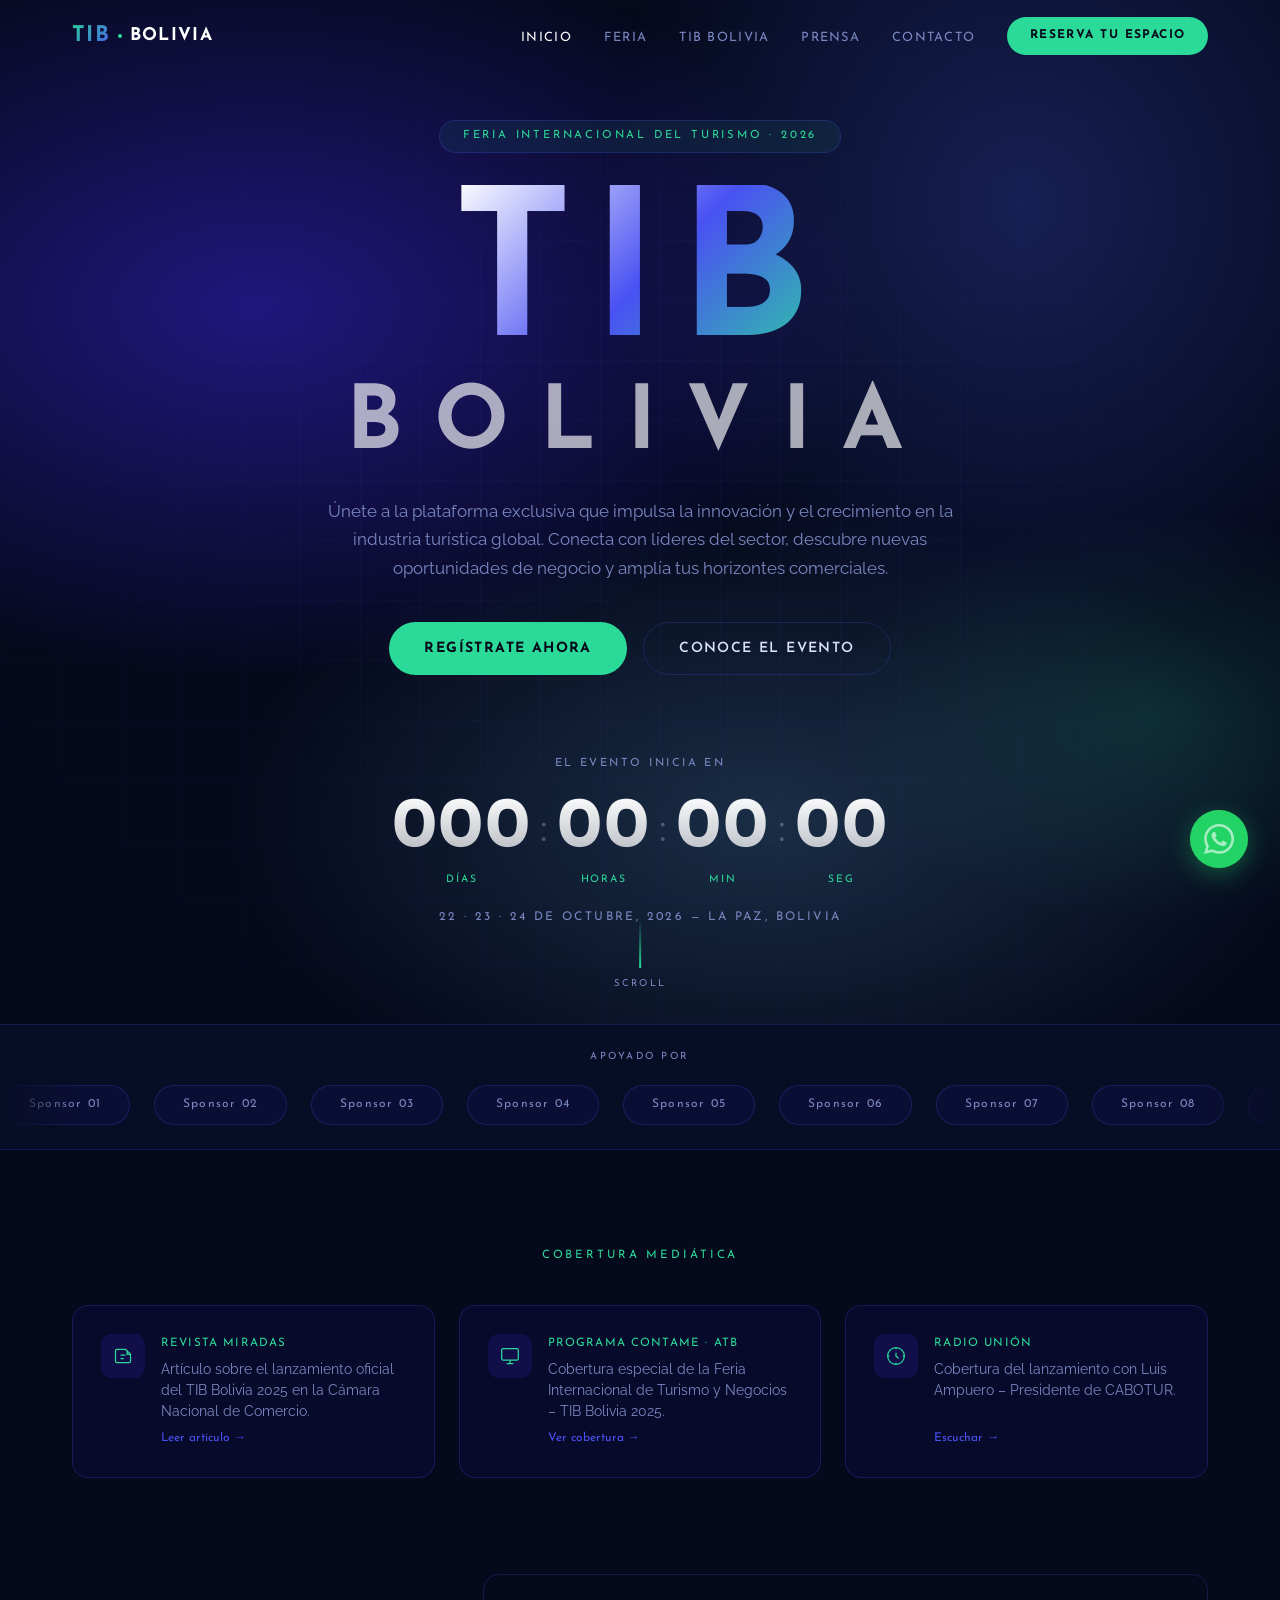
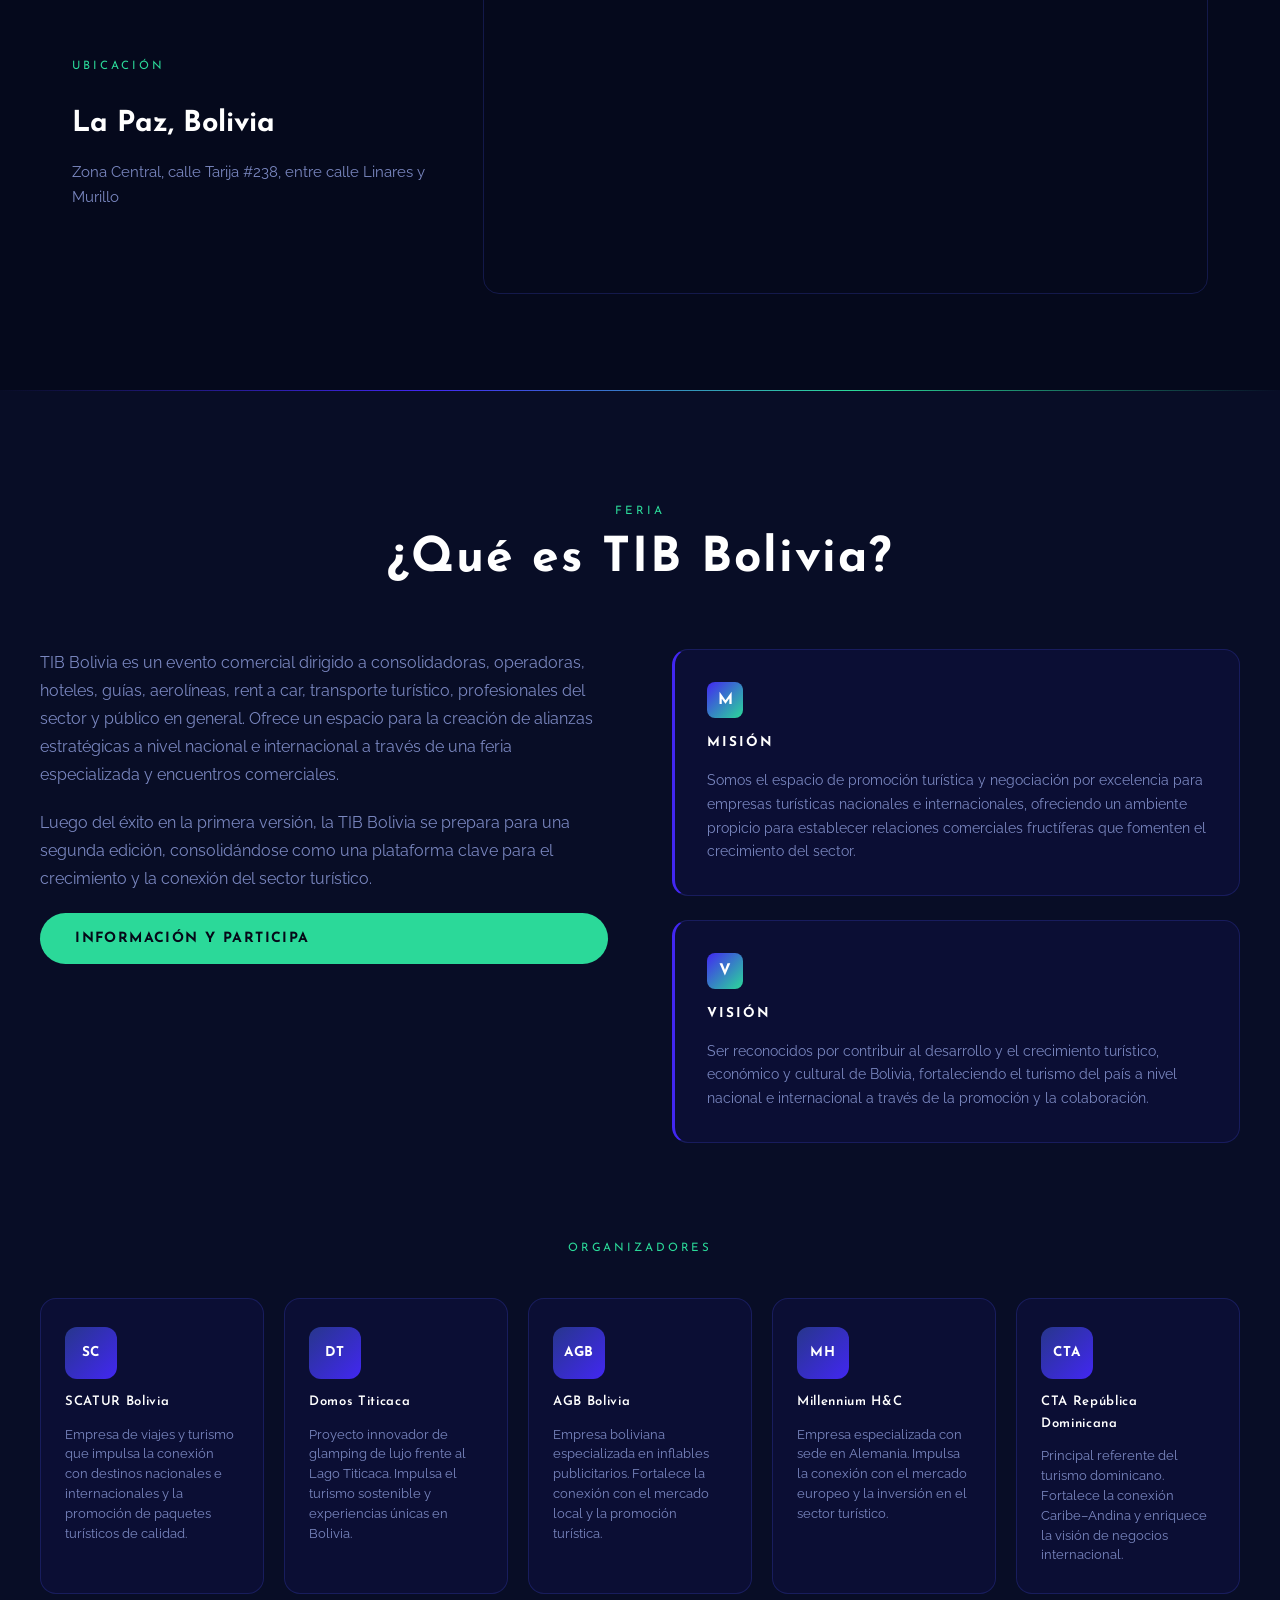
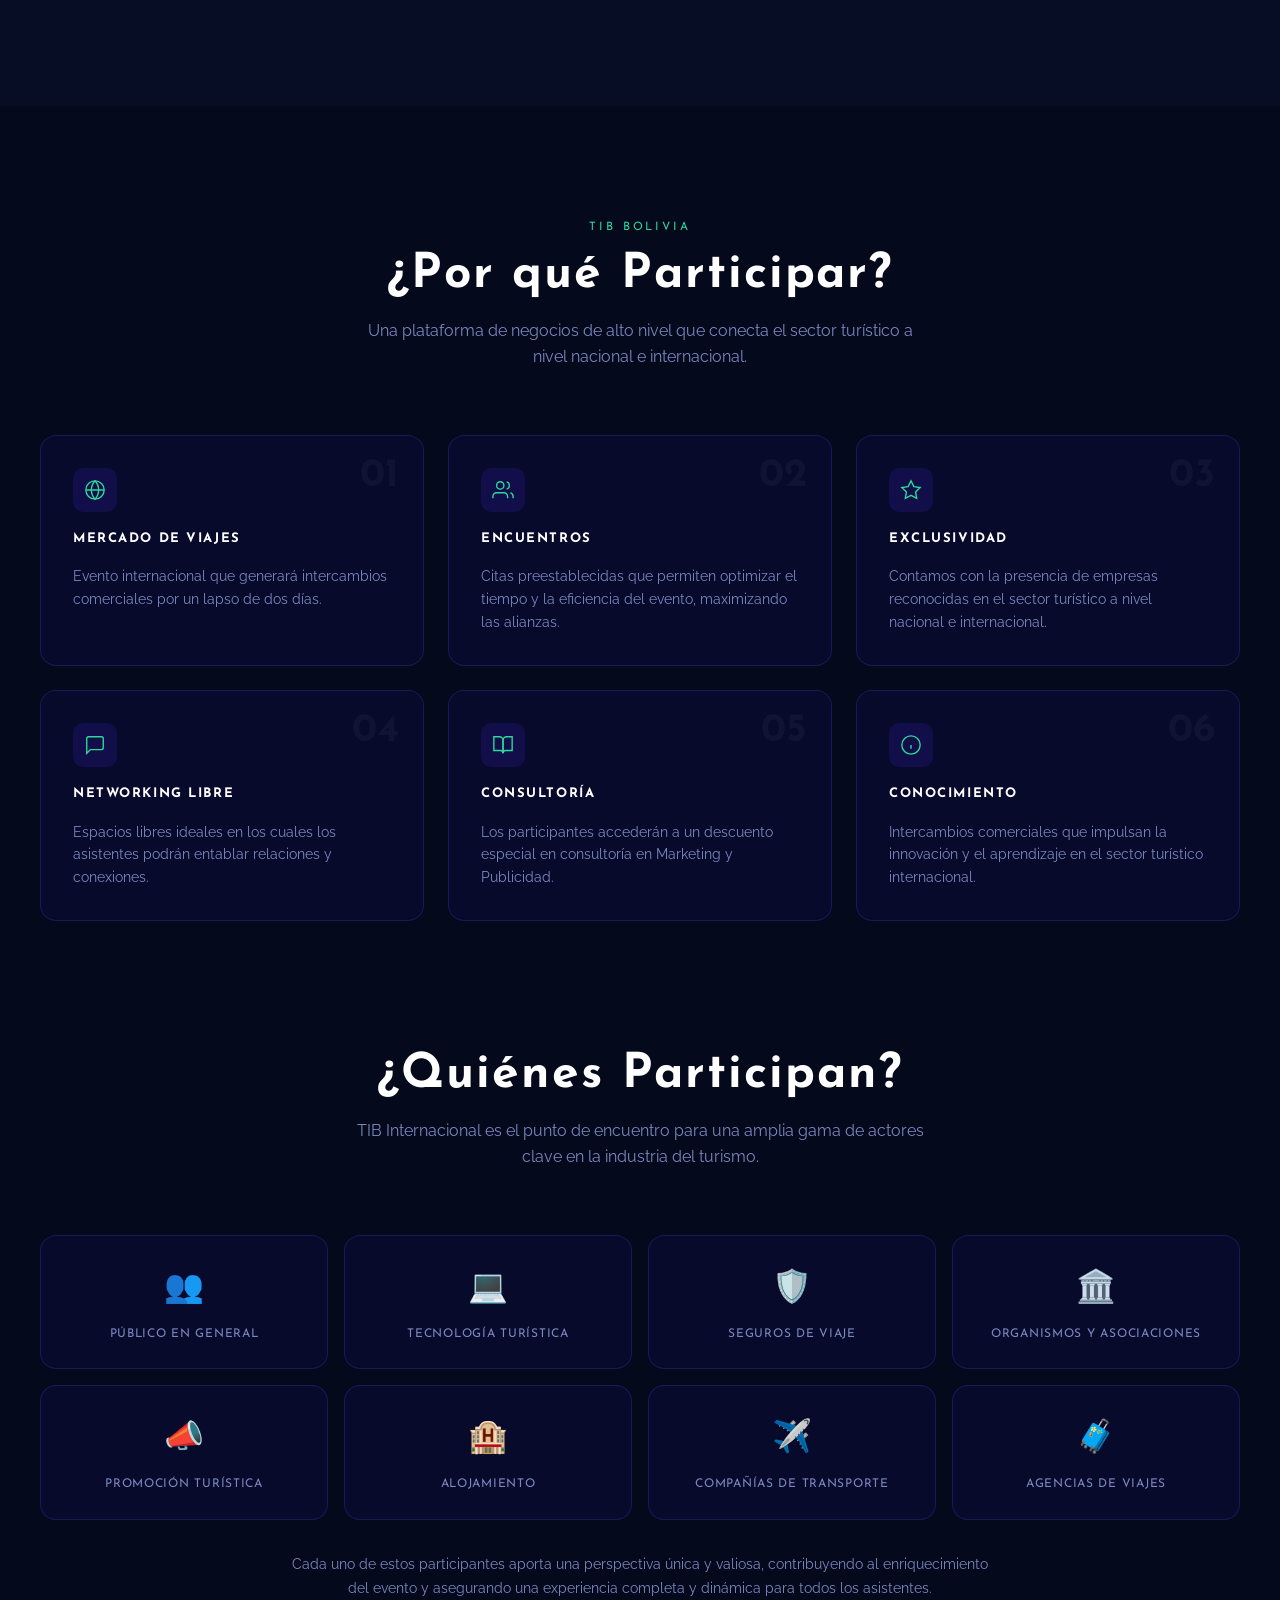
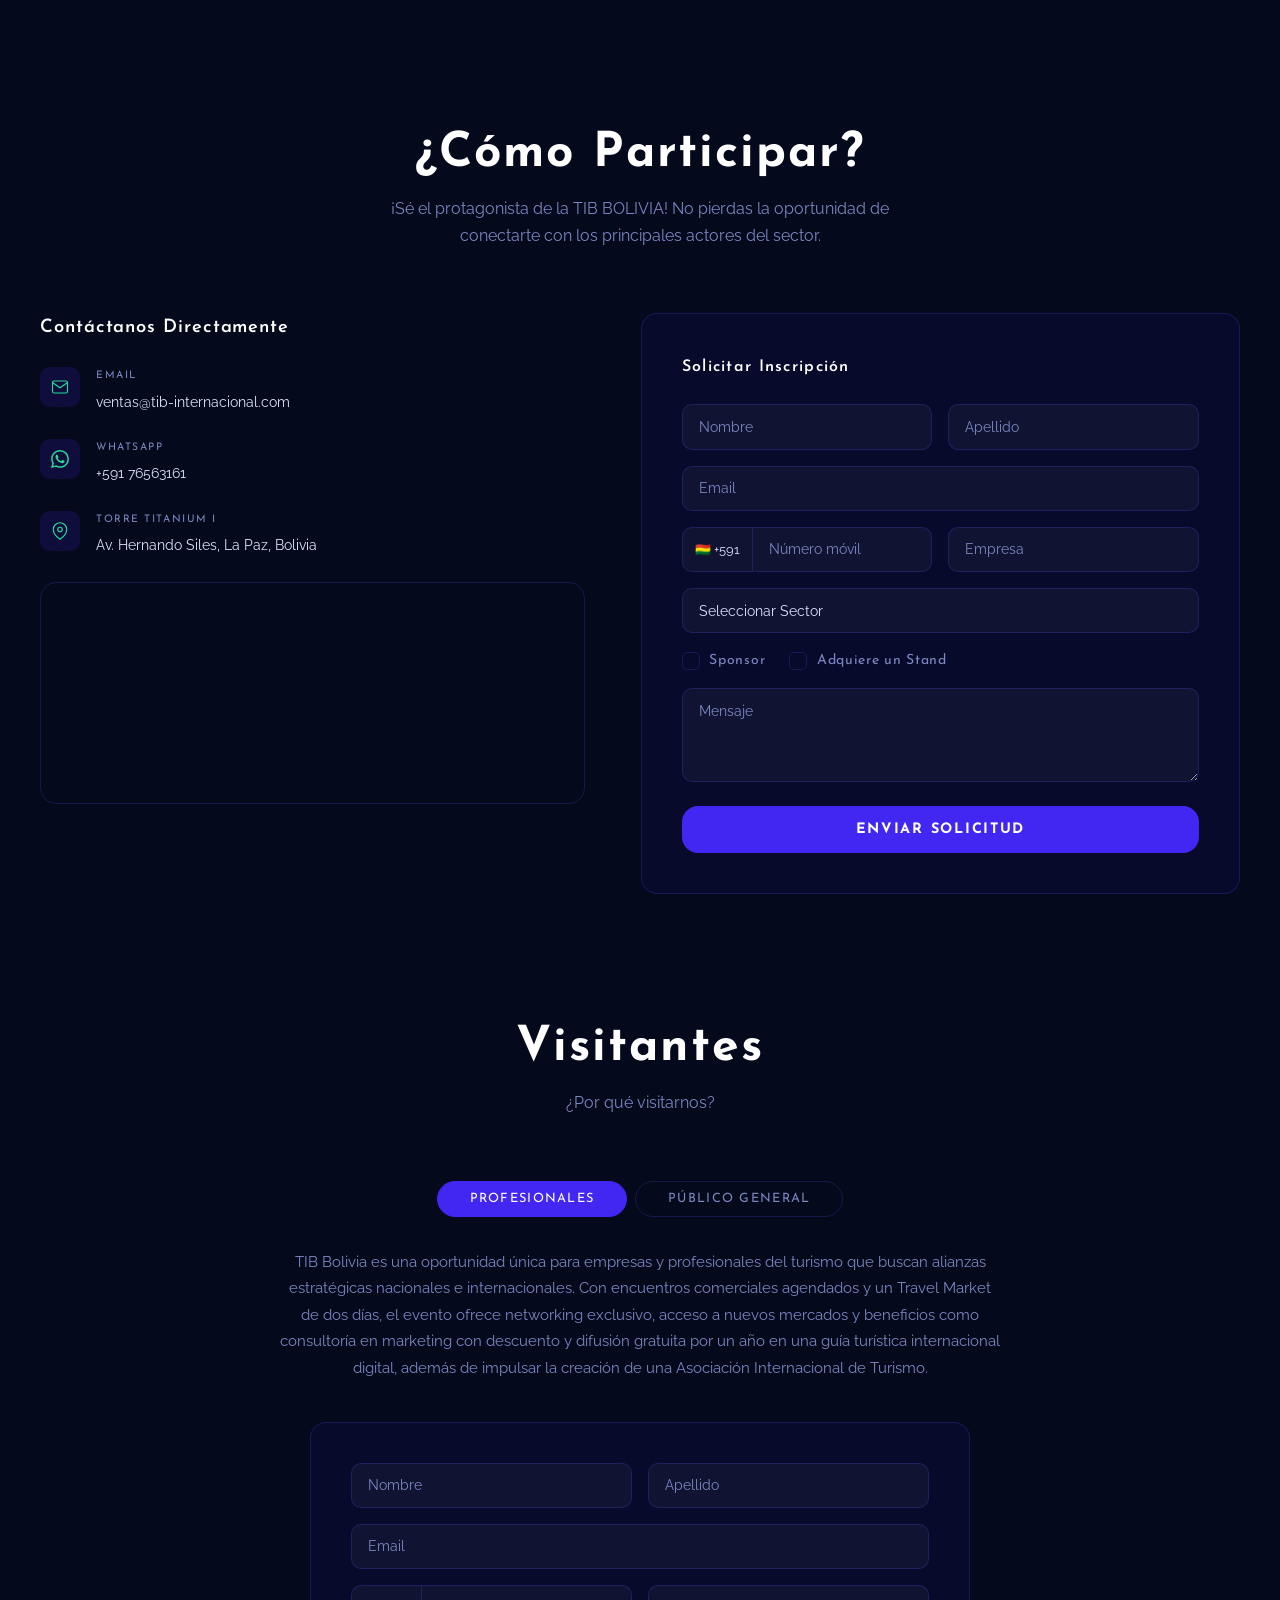
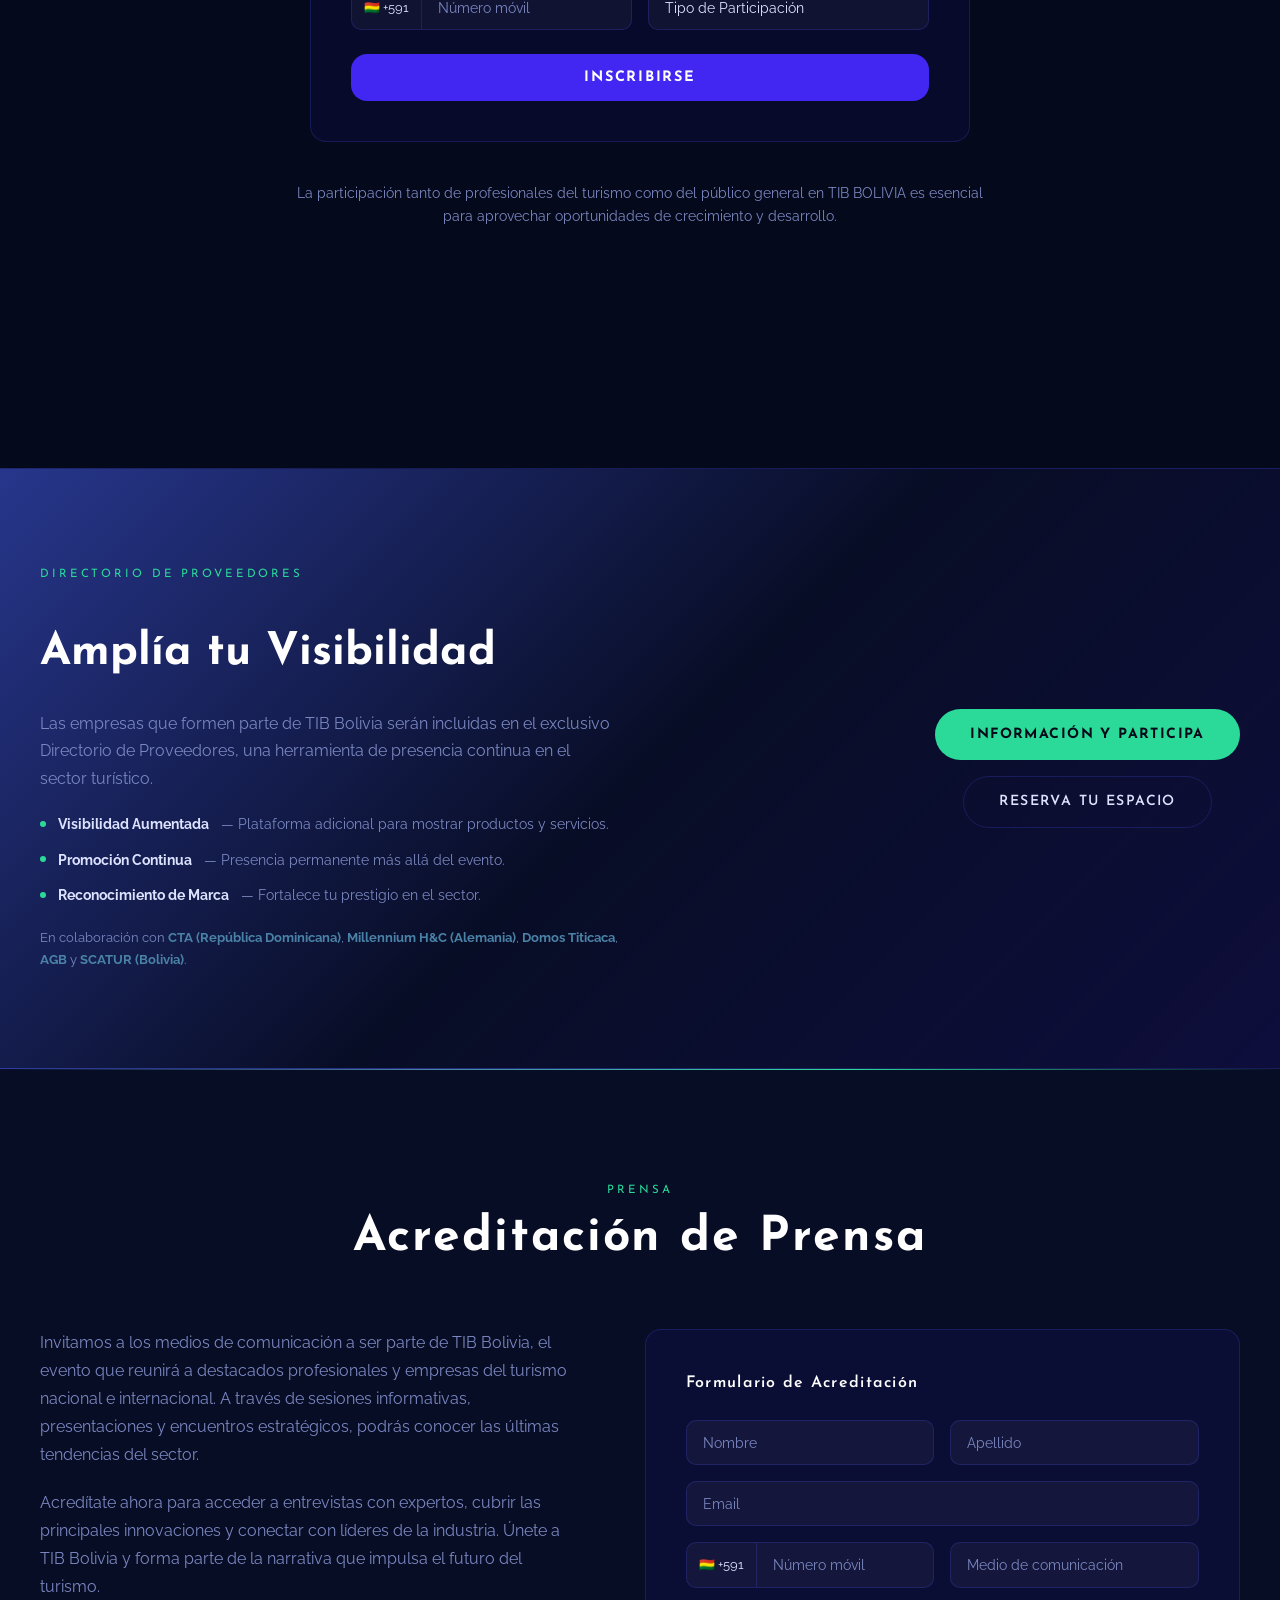
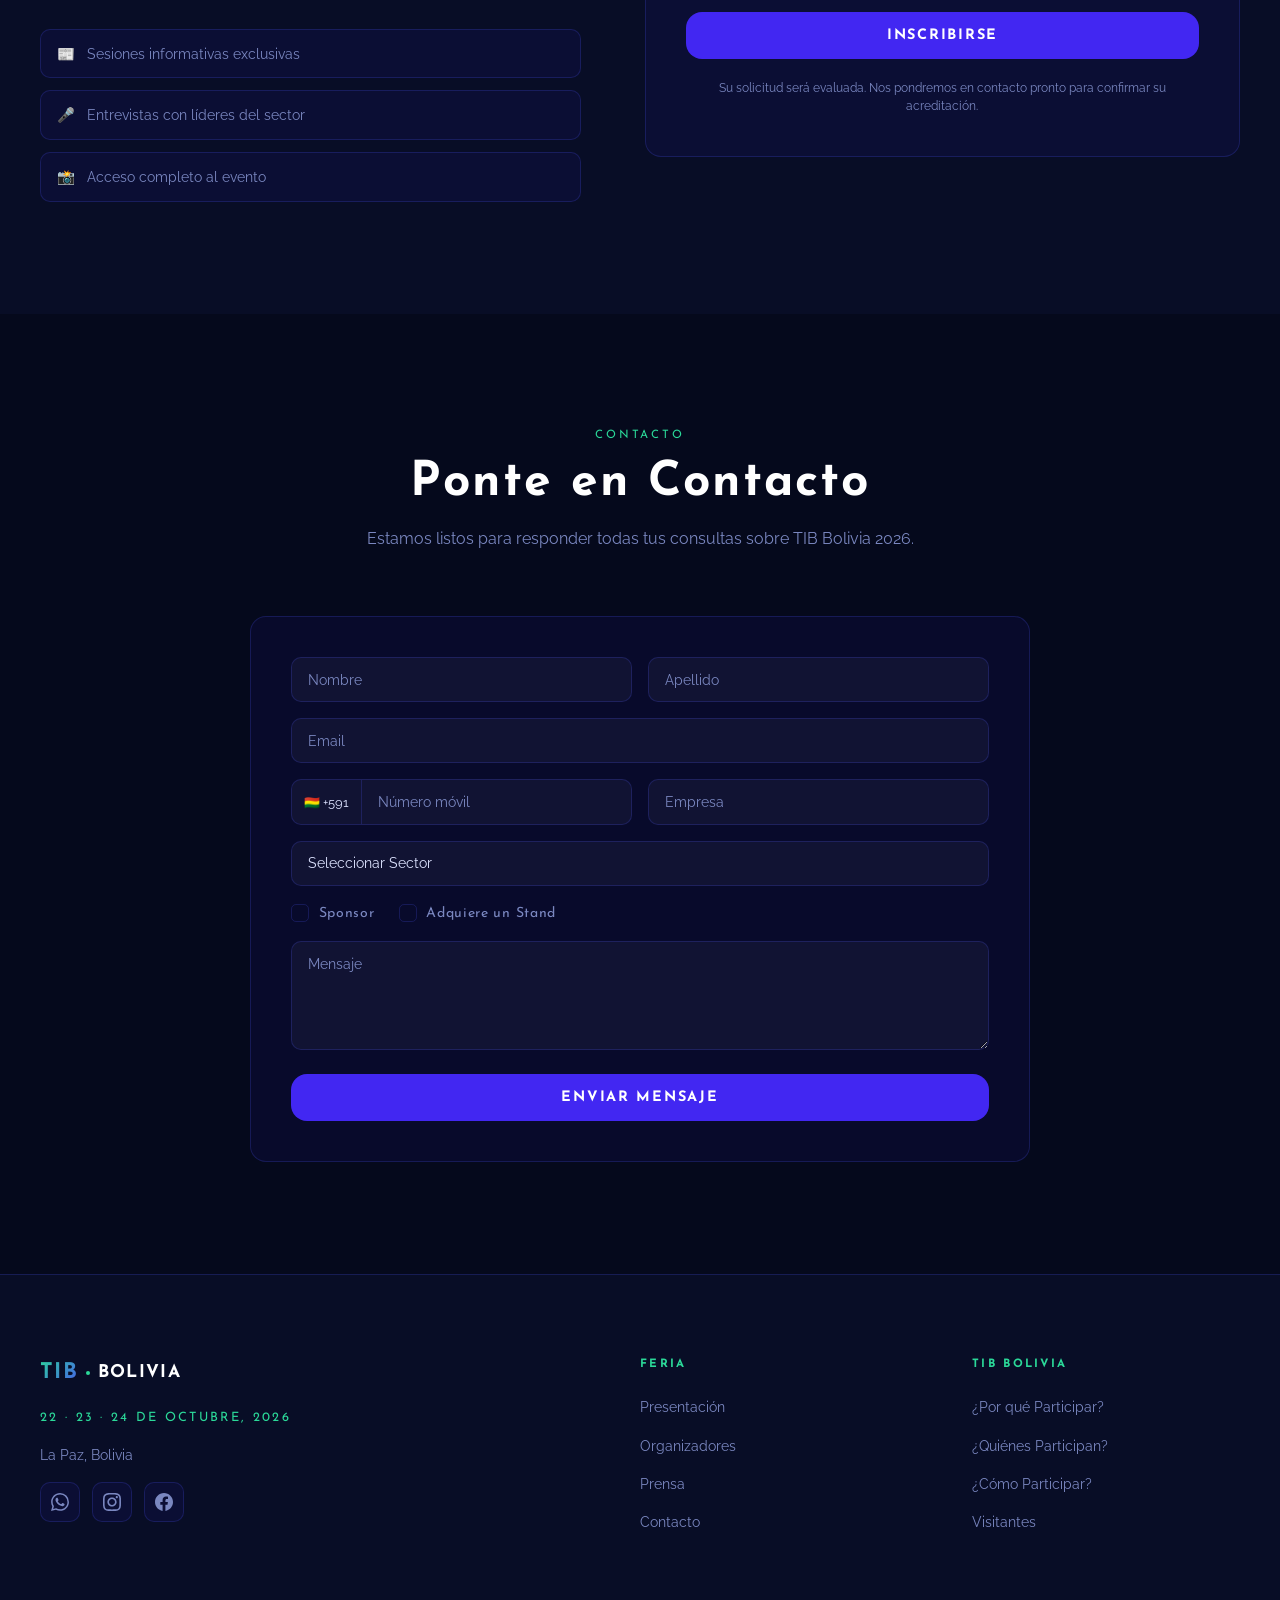
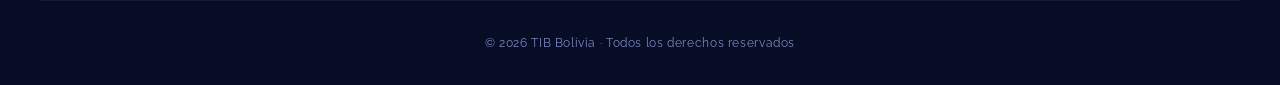
==== index.html @ 35346e7c "Add files via upload" ====
<!DOCTYPE html>
<html lang="es">
<head>
  <meta charset="UTF-8" />
  <meta name="viewport" content="width=device-width, initial-scale=1.0" />
  <title>TIB Bolivia 2026 | Feria Internacional del Turismo</title>
  <link rel="preconnect" href="https://fonts.googleapis.com" />
  <link rel="preconnect" href="https://fonts.gstatic.com" crossorigin />
  <link href="https://fonts.googleapis.com/css2?family=Josefin+Sans:wght@300;400;600;700&family=Raleway:wght@300;400;500;600;700;800;900&display=swap" rel="stylesheet" />
  <link rel="stylesheet" href="styles.css" />
</head>
<body>

  <!-- ═══════════════════════════ NAVBAR ═══════════════════════════ -->
  <nav class="navbar" id="navbar">
    <div class="nav-inner">
      <a href="#inicio" class="nav-logo">
        <span class="logo-tib">TIB</span><span class="logo-sep"></span><span class="logo-bolivia">BOLIVIA</span>
      </a>
      <ul class="nav-links">
        <li><a href="#inicio">Inicio</a></li>
        <li><a href="#feria">Feria</a></li>
        <li><a href="#tib">TIB Bolivia</a></li>
        <li><a href="#prensa">Prensa</a></li>
        <li><a href="#contacto">Contacto</a></li>
      </ul>
      <a href="#como-participar" class="nav-cta">Reserva tu Espacio</a>
      <button class="hamburger" id="hamburger" aria-label="Menú">
        <span></span><span></span><span></span>
      </button>
    </div>
    <div class="mobile-menu" id="mobileMenu">
      <a href="#inicio">Inicio</a>
      <a href="#feria">Feria</a>
      <a href="#tib">TIB Bolivia</a>
      <a href="#prensa">Prensa</a>
      <a href="#contacto">Contacto</a>
      <a href="#como-participar" class="mobile-cta">Reserva tu Espacio</a>
    </div>
  </nav>

  <!-- ═══════════════════════════ HERO ═══════════════════════════ -->
  <section id="inicio" class="hero">
    <div class="hero-mesh"></div>
    <div class="hero-grid-lines"></div>
    <div class="hero-body">
      <div class="hero-badge reveal">FERIA INTERNACIONAL DEL TURISMO · 2026</div>
      <h1 class="hero-title reveal">
        <span class="ht-tib">TIB</span>
        <span class="ht-bol">BOLIVIA</span>
      </h1>
      <p class="hero-sub reveal">
        Únete a la plataforma exclusiva que impulsa la innovación y el crecimiento en la industria turística global. Conecta con líderes del sector, descubre nuevas oportunidades de negocio y amplía tus horizontes comerciales.
      </p>
      <div class="hero-actions reveal">
        <a href="#como-participar" class="btn-primary">Regístrate Ahora</a>
        <a href="#feria" class="btn-ghost">Conoce el Evento</a>
      </div>
    </div>

    <!-- COUNTDOWN -->
    <div class="countdown-wrap reveal">
      <p class="cd-label">El evento inicia en</p>
      <div class="countdown">
        <div class="cd-block"><span class="cd-num" id="cd-days">000</span><span class="cd-unit">Días</span></div>
        <span class="cd-colon">:</span>
        <div class="cd-block"><span class="cd-num" id="cd-hours">00</span><span class="cd-unit">Horas</span></div>
        <span class="cd-colon">:</span>
        <div class="cd-block"><span class="cd-num" id="cd-min">00</span><span class="cd-unit">Min</span></div>
        <span class="cd-colon">:</span>
        <div class="cd-block"><span class="cd-num" id="cd-sec">00</span><span class="cd-unit">Seg</span></div>
      </div>
      <p class="cd-date">22 · 23 · 24 de Octubre, 2026 &mdash; La Paz, Bolivia</p>
    </div>

    <div class="hero-scroll-hint">
      <span></span>
      <p>Scroll</p>
    </div>
  </section>

  <!-- ═══════════════════════════ SPONSORS ═══════════════════════════ -->
  <div class="sponsors-strip">
    <p class="strip-label">APOYADO POR</p>
    <div class="sponsors-track">
      <div class="sponsors-scroll" id="sponsorsScroll">
        <div class="sponsor-pill">Sponsor 01</div>
        <div class="sponsor-pill">Sponsor 02</div>
        <div class="sponsor-pill">Sponsor 03</div>
        <div class="sponsor-pill">Sponsor 04</div>
        <div class="sponsor-pill">Sponsor 05</div>
        <div class="sponsor-pill">Sponsor 06</div>
        <div class="sponsor-pill">Sponsor 07</div>
        <div class="sponsor-pill">Sponsor 08</div>
        <div class="sponsor-pill">Sponsor 09</div>
        <div class="sponsor-pill">Sponsor 10</div>
        <div class="sponsor-pill">Sponsor 11</div>
        <div class="sponsor-pill">Sponsor 12</div>
        <div class="sponsor-pill">Sponsor 13</div>
        <div class="sponsor-pill">Sponsor 14</div>
        <!-- Duplicate for seamless loop -->
        <div class="sponsor-pill">Sponsor 01</div>
        <div class="sponsor-pill">Sponsor 02</div>
        <div class="sponsor-pill">Sponsor 03</div>
        <div class="sponsor-pill">Sponsor 04</div>
        <div class="sponsor-pill">Sponsor 05</div>
        <div class="sponsor-pill">Sponsor 06</div>
        <div class="sponsor-pill">Sponsor 07</div>
      </div>
    </div>
  </div>

  <!-- ═══════════════════════════ COBERTURA MEDIÁTICA ═══════════════════════════ -->
  <div class="media-row">
    <div class="section-label reveal">COBERTURA MEDIÁTICA</div>
    <div class="media-cards">
      <a href="https://miradasnoticias.com/2025/01/09/tib-bolivia-2025-lanzamiento-oficial-del-evento-que-conecta-al-mundo-turistico/" target="_blank" class="media-card reveal">
        <div class="mc-icon">
          <svg viewBox="0 0 24 24" fill="none" stroke="currentColor" stroke-width="1.5"><path d="M19 20H5a2 2 0 01-2-2V6a2 2 0 012-2h10l6 6v8a2 2 0 01-2 2z"/><path d="M17 6v4h4"/><path d="M9 11h6M9 15h4"/></svg>
        </div>
        <div class="mc-body">
          <span class="mc-source">Revista Miradas</span>
          <p>Artículo sobre el lanzamiento oficial del TIB Bolivia 2025 en la Cámara Nacional de Comercio.</p>
          <span class="mc-link">Leer artículo →</span>
        </div>
      </a>
      <a href="https://www.facebook.com/share/v/17j3ZUhMBy/" target="_blank" class="media-card reveal">
        <div class="mc-icon">
          <svg viewBox="0 0 24 24" fill="none" stroke="currentColor" stroke-width="1.5"><rect x="2" y="3" width="20" height="14" rx="2"/><path d="M8 21h8M12 17v4"/></svg>
        </div>
        <div class="mc-body">
          <span class="mc-source">Programa Contame · ATB</span>
          <p>Cobertura especial de la Feria Internacional de Turismo y Negocios – TIB Bolivia 2025.</p>
          <span class="mc-link">Ver cobertura →</span>
        </div>
      </a>
      <a href="https://www.facebook.com/share/v/1BmMdhhQEc/" target="_blank" class="media-card reveal">
        <div class="mc-icon">
          <svg viewBox="0 0 24 24" fill="none" stroke="currentColor" stroke-width="1.5"><circle cx="12" cy="12" r="10"/><path d="M12 8v4l3 3"/><path d="M2 12h2M20 12h2M12 2v2M12 20v2"/></svg>
        </div>
        <div class="mc-body">
          <span class="mc-source">Radio Unión</span>
          <p>Cobertura del lanzamiento con Luis Ampuero – Presidente de CABOTUR.</p>
          <span class="mc-link">Escuchar →</span>
        </div>
      </a>
    </div>
  </div>

  <!-- MAP HERO -->
  <div class="map-hero reveal">
    <div class="map-hero-label">
      <div class="section-tag-v">UBICACIÓN</div>
      <h3>La Paz, Bolivia</h3>
      <p>Zona Central, calle Tarija #238, entre calle Linares y Murillo</p>
    </div>
    <div class="map-hero-frame">
      <iframe
        src="https://www.google.com/maps/embed?pb=!1m18!1m12!1m3!1d3825.3!2d-68.1449!3d-16.4955!2m3!1f0!2f0!3f0!3m2!1i1024!2i768!4f13.1!3m3!1m2!1s0x915f20c3e09c2c8f%3A0x6c96e9e5e8b4a1d0!2sLa%20Paz%2C%20Bolivia!5e0!3m2!1ses!2s!4v1"
        width="100%" height="100%" style="border:0;" allowfullscreen loading="lazy">
      </iframe>
    </div>
  </div>

  <!-- ═══════════════════════════ SECCIÓN 2: FERIA ═══════════════════════════ -->
  <section id="feria" class="section-feria">
    <div class="section-intro reveal">
      <div class="section-tag-v">FERIA</div>
      <h2 class="section-h2">¿Qué es TIB Bolivia?</h2>
    </div>

    <div class="feria-layout">
      <div class="feria-text reveal">
        <p>TIB Bolivia es un evento comercial dirigido a consolidadoras, operadoras, hoteles, guías, aerolíneas, rent a car, transporte turístico, profesionales del sector y público en general. Ofrece un espacio para la creación de alianzas estratégicas a nivel nacional e internacional a través de una feria especializada y encuentros comerciales.</p>
        <p>Luego del éxito en la primera versión, la TIB Bolivia se prepara para una segunda edición, consolidándose como una plataforma clave para el crecimiento y la conexión del sector turístico.</p>
        <a href="#como-participar" class="btn-primary">Información y Participa</a>
      </div>
      <div class="mv-stack">
        <div class="mv-card reveal">
          <div class="mv-icon">M</div>
          <h3>Misión</h3>
          <p>Somos el espacio de promoción turística y negociación por excelencia para empresas turísticas nacionales e internacionales, ofreciendo un ambiente propicio para establecer relaciones comerciales fructíferas que fomenten el crecimiento del sector.</p>
        </div>
        <div class="mv-card reveal">
          <div class="mv-icon">V</div>
          <h3>Visión</h3>
          <p>Ser reconocidos por contribuir al desarrollo y el crecimiento turístico, económico y cultural de Bolivia, fortaleciendo el turismo del país a nivel nacional e internacional a través de la promoción y la colaboración.</p>
        </div>
      </div>
    </div>

    <!-- ORGANIZADORES -->
    <div class="organizers-wrap">
      <div class="section-label reveal">ORGANIZADORES</div>
      <div class="org-grid">
        <div class="org-card reveal">
          <div class="org-initials">SC</div>
          <h4>SCATUR Bolivia</h4>
          <p>Empresa de viajes y turismo que impulsa la conexión con destinos nacionales e internacionales y la promoción de paquetes turísticos de calidad.</p>
        </div>
        <div class="org-card reveal">
          <div class="org-initials">DT</div>
          <h4>Domos Titicaca</h4>
          <p>Proyecto innovador de glamping de lujo frente al Lago Titicaca. Impulsa el turismo sostenible y experiencias únicas en Bolivia.</p>
        </div>
        <div class="org-card reveal">
          <div class="org-initials">AGB</div>
          <h4>AGB Bolivia</h4>
          <p>Empresa boliviana especializada en inflables publicitarios. Fortalece la conexión con el mercado local y la promoción turística.</p>
        </div>
        <div class="org-card reveal">
          <div class="org-initials">MH</div>
          <h4>Millennium H&amp;C</h4>
          <p>Empresa especializada con sede en Alemania. Impulsa la conexión con el mercado europeo y la inversión en el sector turístico.</p>
        </div>
        <div class="org-card reveal">
          <div class="org-initials">CTA</div>
          <h4>CTA República Dominicana</h4>
          <p>Principal referente del turismo dominicano. Fortalece la conexión Caribe–Andina y enriquece la visión de negocios internacional.</p>
        </div>
      </div>
    </div>
  </section>

  <!-- ═══════════════════════════ SECCIÓN 3: TIB BOLIVIA ═══════════════════════════ -->
  <section id="tib" class="section-tib">

    <!-- POR QUÉ PARTICIPAR -->
    <div class="why-wrap">
      <div class="section-intro reveal">
        <div class="section-tag-v">TIB BOLIVIA</div>
        <h2 class="section-h2">¿Por qué Participar?</h2>
        <p class="section-desc">Una plataforma de negocios de alto nivel que conecta el sector turístico a nivel nacional e internacional.</p>
      </div>
      <div class="benefits-grid">
        <div class="benefit-card reveal">
          <div class="bc-num">01</div>
          <div class="bc-icon">
            <svg viewBox="0 0 24 24" fill="none" stroke="currentColor" stroke-width="1.5"><circle cx="12" cy="12" r="10"/><path d="M12 2a15.3 15.3 0 014 10 15.3 15.3 0 01-4 10 15.3 15.3 0 01-4-10 15.3 15.3 0 014-10z"/><path d="M2 12h20"/></svg>
          </div>
          <h4>Mercado de Viajes</h4>
          <p>Evento internacional que generará intercambios comerciales por un lapso de dos días.</p>
        </div>
        <div class="benefit-card reveal">
          <div class="bc-num">02</div>
          <div class="bc-icon">
            <svg viewBox="0 0 24 24" fill="none" stroke="currentColor" stroke-width="1.5"><path d="M17 21v-2a4 4 0 00-4-4H5a4 4 0 00-4 4v2"/><circle cx="9" cy="7" r="4"/><path d="M23 21v-2a4 4 0 00-3-3.87M16 3.13a4 4 0 010 7.75"/></svg>
          </div>
          <h4>Encuentros</h4>
          <p>Citas preestablecidas que permiten optimizar el tiempo y la eficiencia del evento, maximizando las alianzas.</p>
        </div>
        <div class="benefit-card reveal">
          <div class="bc-num">03</div>
          <div class="bc-icon">
            <svg viewBox="0 0 24 24" fill="none" stroke="currentColor" stroke-width="1.5"><polygon points="12 2 15.09 8.26 22 9.27 17 14.14 18.18 21.02 12 17.77 5.82 21.02 7 14.14 2 9.27 8.91 8.26 12 2"/></svg>
          </div>
          <h4>Exclusividad</h4>
          <p>Contamos con la presencia de empresas reconocidas en el sector turístico a nivel nacional e internacional.</p>
        </div>
        <div class="benefit-card reveal">
          <div class="bc-num">04</div>
          <div class="bc-icon">
            <svg viewBox="0 0 24 24" fill="none" stroke="currentColor" stroke-width="1.5"><path d="M21 15a2 2 0 01-2 2H7l-4 4V5a2 2 0 012-2h14a2 2 0 012 2z"/></svg>
          </div>
          <h4>Networking Libre</h4>
          <p>Espacios libres ideales en los cuales los asistentes podrán entablar relaciones y conexiones.</p>
        </div>
        <div class="benefit-card reveal">
          <div class="bc-num">05</div>
          <div class="bc-icon">
            <svg viewBox="0 0 24 24" fill="none" stroke="currentColor" stroke-width="1.5"><path d="M2 3h6a4 4 0 014 4v14a3 3 0 00-3-3H2z"/><path d="M22 3h-6a4 4 0 00-4 4v14a3 3 0 013-3h7z"/></svg>
          </div>
          <h4>Consultoría</h4>
          <p>Los participantes accederán a un descuento especial en consultoría en Marketing y Publicidad.</p>
        </div>
        <div class="benefit-card reveal">
          <div class="bc-num">06</div>
          <div class="bc-icon">
            <svg viewBox="0 0 24 24" fill="none" stroke="currentColor" stroke-width="1.5"><circle cx="12" cy="12" r="10"/><path d="M12 16v-4M12 8h.01"/></svg>
          </div>
          <h4>Conocimiento</h4>
          <p>Intercambios comerciales que impulsan la innovación y el aprendizaje en el sector turístico internacional.</p>
        </div>
      </div>
    </div>

    <!-- QUIÉNES PARTICIPAN -->
    <div class="who-wrap">
      <div class="section-intro reveal">
        <h2 class="section-h2">¿Quiénes Participan?</h2>
        <p class="section-desc">TIB Internacional es el punto de encuentro para una amplia gama de actores clave en la industria del turismo.</p>
      </div>
      <div class="participants-grid">
        <div class="part-item reveal"><div class="pi-icon">👥</div><span>Público en General</span></div>
        <div class="part-item reveal"><div class="pi-icon">💻</div><span>Tecnología Turística</span></div>
        <div class="part-item reveal"><div class="pi-icon">🛡️</div><span>Seguros de Viaje</span></div>
        <div class="part-item reveal"><div class="pi-icon">🏛️</div><span>Organismos y Asociaciones</span></div>
        <div class="part-item reveal"><div class="pi-icon">📣</div><span>Promoción Turística</span></div>
        <div class="part-item reveal"><div class="pi-icon">🏨</div><span>Alojamiento</span></div>
        <div class="part-item reveal"><div class="pi-icon">✈️</div><span>Compañías de Transporte</span></div>
        <div class="part-item reveal"><div class="pi-icon">🧳</div><span>Agencias de Viajes</span></div>
      </div>
      <p class="who-note reveal">Cada uno de estos participantes aporta una perspectiva única y valiosa, contribuyendo al enriquecimiento del evento y asegurando una experiencia completa y dinámica para todos los asistentes.</p>
    </div>

    <!-- CÓMO PARTICIPAR -->
    <div id="como-participar" class="how-wrap">
      <div class="section-intro reveal">
        <h2 class="section-h2">¿Cómo Participar?</h2>
        <p class="section-desc">¡Sé el protagonista de la TIB BOLIVIA! No pierdas la oportunidad de conectarte con los principales actores del sector.</p>
      </div>
      <div class="how-layout">
        <div class="how-info reveal">
          <h3>Contáctanos Directamente</h3>
          <div class="how-contact-item">
            <div class="hci-icon">
              <svg viewBox="0 0 24 24" fill="none" stroke="currentColor" stroke-width="1.5"><path d="M4 4h16c1.1 0 2 .9 2 2v12c0 1.1-.9 2-2 2H4c-1.1 0-2-.9-2-2V6c0-1.1.9-2 2-2z"/><polyline points="22,6 12,13 2,6"/></svg>
            </div>
            <div>
              <p class="hci-label">Email</p>
              <a href="mailto:ventas@tib-internacional.com">ventas@tib-internacional.com</a>
            </div>
          </div>
          <div class="how-contact-item">
            <div class="hci-icon">
              <svg viewBox="0 0 24 24" fill="currentColor"><path d="M17.472 14.382c-.297-.149-1.758-.867-2.03-.967-.273-.099-.471-.148-.67.15-.197.297-.767.966-.94 1.164-.173.199-.347.223-.644.075-.297-.15-1.255-.463-2.39-1.475-.883-.788-1.48-1.761-1.653-2.059-.173-.297-.018-.458.13-.606.134-.133.298-.347.446-.52.149-.174.198-.298.298-.497.099-.198.05-.371-.025-.52-.075-.149-.669-1.612-.916-2.207-.242-.579-.487-.5-.669-.51-.173-.008-.371-.01-.57-.01-.198 0-.52.074-.792.372-.272.297-1.04 1.016-1.04 2.479 0 1.462 1.065 2.875 1.213 3.074.149.198 2.096 3.2 5.077 4.487.709.306 1.262.489 1.694.625.712.227 1.36.195 1.871.118.571-.085 1.758-.719 2.006-1.413.248-.694.248-1.289.173-1.413-.074-.124-.272-.198-.57-.347m-5.421 7.403h-.004a9.87 9.87 0 01-5.031-1.378l-.361-.214-3.741.982.998-3.648-.235-.374a9.86 9.86 0 01-1.51-5.26c.001-5.45 4.436-9.884 9.888-9.884 2.64 0 5.122 1.03 6.988 2.898a9.825 9.825 0 012.893 6.994c-.003 5.45-4.437 9.884-9.885 9.884m8.413-18.297A11.815 11.815 0 0012.05 0C5.495 0 .16 5.335.157 11.892c0 2.096.547 4.142 1.588 5.945L.057 24l6.305-1.654a11.882 11.882 0 005.683 1.448h.005c6.554 0 11.89-5.335 11.893-11.893a11.821 11.821 0 00-3.48-8.413Z"/></svg>
            </div>
            <div>
              <p class="hci-label">WhatsApp</p>
              <a href="https://api.whatsapp.com/send?phone=59176563161" target="_blank">+591 76563161</a>
            </div>
          </div>
          <div class="how-contact-item">
            <div class="hci-icon">
              <svg viewBox="0 0 24 24" fill="none" stroke="currentColor" stroke-width="1.5"><path d="M21 10c0 7-9 13-9 13s-9-6-9-13a9 9 0 0118 0z"/><circle cx="12" cy="10" r="3"/></svg>
            </div>
            <div>
              <p class="hci-label">Torre Titanium I</p>
              <a href="https://maps.app.goo.gl/5uBBxbn91xBFfBAG8" target="_blank">Av. Hernando Siles, La Paz, Bolivia</a>
            </div>
          </div>
          <div class="how-map-frame">
            <iframe
              src="https://www.google.com/maps/embed?pb=!1m18!1m12!1m3!1d3825.3!2d-68.1449!3d-16.5155!2m3!1f0!2f0!3f0!3m2!1i1024!2i768!4f13.1!3m3!1m2!1s0x915f20d4e8d4a8f1%3A0x0!2sTorre+Titanium+I%2C+Av.+Hernando+Siles%2C+La+Paz!5e0!3m2!1ses!2s!4v1"
              width="100%" height="220" style="border:0;border-radius:12px;" allowfullscreen loading="lazy">
            </iframe>
          </div>
        </div>

        <form class="tib-form reveal" id="participateForm">
          <h3>Solicitar Inscripción</h3>
          <div class="form-row">
            <div class="form-group"><input type="text" placeholder="Nombre" required /></div>
            <div class="form-group"><input type="text" placeholder="Apellido" required /></div>
          </div>
          <div class="form-group"><input type="email" placeholder="Email" required /></div>
          <div class="form-row">
            <div class="form-group phone-wrap">
              <select class="phone-code">
                <option value="+591">🇧🇴 +591</option>
                <option value="+54">🇦🇷 +54</option>
                <option value="+55">🇧🇷 +55</option>
                <option value="+56">🇨🇱 +56</option>
                <option value="+57">🇨🇴 +57</option>
                <option value="+51">🇵🇪 +51</option>
                <option value="+1">🇺🇸 +1</option>
                <option value="+34">🇪🇸 +34</option>
                <option value="+49">🇩🇪 +49</option>
              </select>
              <input type="tel" placeholder="Número móvil" />
            </div>
            <div class="form-group"><input type="text" placeholder="Empresa" /></div>
          </div>
          <div class="form-group">
            <select required>
              <option value="" disabled selected>Seleccionar Sector</option>
              <option>Agencias de Viajes</option>
              <option>Transporte</option>
              <option>Alojamientos</option>
              <option>Gobierno</option>
              <option>Organismos y Asociaciones</option>
              <option>Seguros</option>
              <option>Tecnología</option>
            </select>
          </div>
          <div class="form-checks">
            <label class="check-label"><input type="checkbox" /><span class="custom-check"></span>Sponsor</label>
            <label class="check-label"><input type="checkbox" /><span class="custom-check"></span>Adquiere un Stand</label>
          </div>
          <div class="form-group"><textarea placeholder="Mensaje" rows="4"></textarea></div>
          <button type="submit" class="btn-submit">Enviar Solicitud</button>
        </form>
      </div>
    </div>

    <!-- VISITANTES -->
    <div id="visitantes" class="visitors-wrap">
      <div class="section-intro reveal">
        <h2 class="section-h2">Visitantes</h2>
        <p class="section-desc">¿Por qué visitarnos?</p>
      </div>
      <div class="visitors-tabs">
        <button class="vtab active" data-tab="prof">Profesionales</button>
        <button class="vtab" data-tab="pub">Público General</button>
      </div>
      <div class="vtab-content active" id="tab-prof">
        <p>TIB Bolivia es una oportunidad única para empresas y profesionales del turismo que buscan alianzas estratégicas nacionales e internacionales. Con encuentros comerciales agendados y un Travel Market de dos días, el evento ofrece networking exclusivo, acceso a nuevos mercados y beneficios como consultoría en marketing con descuento y difusión gratuita por un año en una guía turística internacional digital, además de impulsar la creación de una Asociación Internacional de Turismo.</p>
      </div>
      <div class="vtab-content" id="tab-pub">
        <p>El público general también se beneficia al asistir a TIB Bolivia, donde podrá descubrir nuevas ofertas y servicios turísticos directamente de operadores, hoteles, aerolíneas, guías y proveedores del sector. El evento ofrece acceso a información de primera mano, promociones exclusivas, actividades interactivas y networking libre con empresas nacionales e internacionales.</p>
      </div>
      <form class="tib-form visitor-form reveal" id="visitorForm">
        <div class="form-row">
          <div class="form-group"><input type="text" placeholder="Nombre" required /></div>
          <div class="form-group"><input type="text" placeholder="Apellido" required /></div>
        </div>
        <div class="form-group"><input type="email" placeholder="Email" required /></div>
        <div class="form-row">
          <div class="form-group phone-wrap">
            <select class="phone-code">
              <option value="+591">🇧🇴 +591</option>
              <option value="+54">🇦🇷 +54</option>
              <option value="+55">🇧🇷 +55</option>
              <option value="+56">🇨🇱 +56</option>
              <option value="+57">🇨🇴 +57</option>
              <option value="+51">🇵🇪 +51</option>
              <option value="+1">🇺🇸 +1</option>
            </select>
            <input type="tel" placeholder="Número móvil" />
          </div>
          <div class="form-group">
            <select required>
              <option value="" disabled selected>Tipo de Participación</option>
              <option>Profesional</option>
              <option>Público en General</option>
            </select>
          </div>
        </div>
        <button type="submit" class="btn-submit">Inscribirse</button>
      </form>
      <p class="visitors-note reveal">La participación tanto de profesionales del turismo como del público general en TIB BOLIVIA es esencial para aprovechar oportunidades de crecimiento y desarrollo.</p>
    </div>
  </section>

  <!-- ═══════════════════════════ DIRECTORIO CTA ═══════════════════════════ -->
  <div class="directorio-cta">
    <div class="dcta-inner reveal">
      <div class="dcta-text">
        <div class="section-tag-v">DIRECTORIO DE PROVEEDORES</div>
        <h2>Amplía tu Visibilidad</h2>
        <p>Las empresas que formen parte de TIB Bolivia serán incluidas en el exclusivo Directorio de Proveedores, una herramienta de presencia continua en el sector turístico.</p>
        <div class="dcta-benefits">
          <div class="dcb"><span class="dcb-dot"></span><strong>Visibilidad Aumentada</strong> — Plataforma adicional para mostrar productos y servicios.</div>
          <div class="dcb"><span class="dcb-dot"></span><strong>Promoción Continua</strong> — Presencia permanente más allá del evento.</div>
          <div class="dcb"><span class="dcb-dot"></span><strong>Reconocimiento de Marca</strong> — Fortalece tu prestigio en el sector.</div>
        </div>
        <p class="dcta-partners">En colaboración con <strong>CTA (República Dominicana)</strong>, <strong>Millennium H&amp;C (Alemania)</strong>, <strong>Domos Titicaca</strong>, <strong>AGB</strong> y <strong>SCATUR (Bolivia)</strong>.</p>
      </div>
      <div class="dcta-actions">
        <a href="#como-participar" class="btn-primary">Información y Participa</a>
        <a href="#como-participar" class="btn-ghost">Reserva tu Espacio</a>
      </div>
    </div>
  </div>

  <!-- ═══════════════════════════ SECCIÓN 4: PRENSA ═══════════════════════════ -->
  <section id="prensa" class="section-prensa">
    <div class="section-intro reveal">
      <div class="section-tag-v">PRENSA</div>
      <h2 class="section-h2">Acreditación de Prensa</h2>
    </div>
    <div class="prensa-layout">
      <div class="prensa-text reveal">
        <p>Invitamos a los medios de comunicación a ser parte de TIB Bolivia, el evento que reunirá a destacados profesionales y empresas del turismo nacional e internacional. A través de sesiones informativas, presentaciones y encuentros estratégicos, podrás conocer las últimas tendencias del sector.</p>
        <p>Acredítate ahora para acceder a entrevistas con expertos, cubrir las principales innovaciones y conectar con líderes de la industria. Únete a TIB Bolivia y forma parte de la narrativa que impulsa el futuro del turismo.</p>
        <div class="prensa-highlights">
          <div class="ph-item"><span>📰</span> Sesiones informativas exclusivas</div>
          <div class="ph-item"><span>🎤</span> Entrevistas con líderes del sector</div>
          <div class="ph-item"><span>📸</span> Acceso completo al evento</div>
        </div>
      </div>
      <form class="tib-form reveal" id="prensaForm">
        <h3>Formulario de Acreditación</h3>
        <div class="form-row">
          <div class="form-group"><input type="text" placeholder="Nombre" required /></div>
          <div class="form-group"><input type="text" placeholder="Apellido" required /></div>
        </div>
        <div class="form-group"><input type="email" placeholder="Email" required /></div>
        <div class="form-row">
          <div class="form-group phone-wrap">
            <select class="phone-code">
              <option value="+591">🇧🇴 +591</option>
              <option value="+54">🇦🇷 +54</option>
              <option value="+55">🇧🇷 +55</option>
              <option value="+56">🇨🇱 +56</option>
              <option value="+57">🇨🇴 +57</option>
              <option value="+51">🇵🇪 +51</option>
              <option value="+1">🇺🇸 +1</option>
            </select>
            <input type="tel" placeholder="Número móvil" />
          </div>
          <div class="form-group"><input type="text" placeholder="Medio de comunicación" required /></div>
        </div>
        <button type="submit" class="btn-submit">Inscribirse</button>
        <p class="form-note">Su solicitud será evaluada. Nos pondremos en contacto pronto para confirmar su acreditación.</p>
      </form>
    </div>
  </section>

  <!-- ═══════════════════════════ SECCIÓN 5: CONTACTO ═══════════════════════════ -->
  <section id="contacto" class="section-contacto">
    <div class="section-intro reveal">
      <div class="section-tag-v">CONTACTO</div>
      <h2 class="section-h2">Ponte en Contacto</h2>
      <p class="section-desc">Estamos listos para responder todas tus consultas sobre TIB Bolivia 2026.</p>
    </div>
    <form class="tib-form contact-form reveal" id="contactForm">
      <div class="form-row">
        <div class="form-group"><input type="text" placeholder="Nombre" required /></div>
        <div class="form-group"><input type="text" placeholder="Apellido" required /></div>
      </div>
      <div class="form-group"><input type="email" placeholder="Email" required /></div>
      <div class="form-row">
        <div class="form-group phone-wrap">
          <select class="phone-code">
            <option value="+591">🇧🇴 +591</option>
            <option value="+54">🇦🇷 +54</option>
            <option value="+55">🇧🇷 +55</option>
            <option value="+56">🇨🇱 +56</option>
            <option value="+57">🇨🇴 +57</option>
            <option value="+51">🇵🇪 +51</option>
            <option value="+1">🇺🇸 +1</option>
            <option value="+34">🇪🇸 +34</option>
            <option value="+49">🇩🇪 +49</option>
          </select>
          <input type="tel" placeholder="Número móvil" />
        </div>
        <div class="form-group"><input type="text" placeholder="Empresa" /></div>
      </div>
      <div class="form-group">
        <select>
          <option value="" disabled selected>Seleccionar Sector</option>
          <option>Agencias de Viajes</option>
          <option>Transporte</option>
          <option>Alojamientos</option>
          <option>Gobierno</option>
          <option>Organismos y Asociaciones</option>
          <option>Seguros</option>
          <option>Tecnología</option>
        </select>
      </div>
      <div class="form-checks">
        <label class="check-label"><input type="checkbox" /><span class="custom-check"></span>Sponsor</label>
        <label class="check-label"><input type="checkbox" /><span class="custom-check"></span>Adquiere un Stand</label>
      </div>
      <div class="form-group"><textarea placeholder="Mensaje" rows="5"></textarea></div>
      <button type="submit" class="btn-submit">Enviar Mensaje</button>
    </form>
  </section>

  <!-- ═══════════════════════════ FOOTER ═══════════════════════════ -->
  <footer class="footer">
    <div class="footer-inner">
      <div class="footer-brand">
        <div class="footer-logo">
          <span class="logo-tib">TIB</span><span class="logo-sep"></span><span class="logo-bolivia">BOLIVIA</span>
        </div>
        <p class="footer-date">22 · 23 · 24 de Octubre, 2026</p>
        <p class="footer-loc">La Paz, Bolivia</p>
        <div class="footer-socials">
          <a href="https://api.whatsapp.com/send?phone=59176563161" target="_blank" aria-label="WhatsApp">
            <svg viewBox="0 0 24 24" fill="currentColor"><path d="M17.472 14.382c-.297-.149-1.758-.867-2.03-.967-.273-.099-.471-.148-.67.15-.197.297-.767.966-.94 1.164-.173.199-.347.223-.644.075-.297-.15-1.255-.463-2.39-1.475-.883-.788-1.48-1.761-1.653-2.059-.173-.297-.018-.458.13-.606.134-.133.298-.347.446-.52.149-.174.198-.298.298-.497.099-.198.05-.371-.025-.52-.075-.149-.669-1.612-.916-2.207-.242-.579-.487-.5-.669-.51-.173-.008-.371-.01-.57-.01-.198 0-.52.074-.792.372-.272.297-1.04 1.016-1.04 2.479 0 1.462 1.065 2.875 1.213 3.074.149.198 2.096 3.2 5.077 4.487.709.306 1.262.489 1.694.625.712.227 1.36.195 1.871.118.571-.085 1.758-.719 2.006-1.413.248-.694.248-1.289.173-1.413-.074-.124-.272-.198-.57-.347m-5.421 7.403h-.004a9.87 9.87 0 01-5.031-1.378l-.361-.214-3.741.982.998-3.648-.235-.374a9.86 9.86 0 01-1.51-5.26c.001-5.45 4.436-9.884 9.888-9.884 2.64 0 5.122 1.03 6.988 2.898a9.825 9.825 0 012.893 6.994c-.003 5.45-4.437 9.884-9.885 9.884m8.413-18.297A11.815 11.815 0 0012.05 0C5.495 0 .16 5.335.157 11.892c0 2.096.547 4.142 1.588 5.945L.057 24l6.305-1.654a11.882 11.882 0 005.683 1.448h.005c6.554 0 11.89-5.335 11.893-11.893a11.821 11.821 0 00-3.48-8.413Z"/></svg>
          </a>
          <a href="#" target="_blank" aria-label="Instagram">
            <svg viewBox="0 0 24 24" fill="currentColor"><path d="M12 2.163c3.204 0 3.584.012 4.85.07 3.252.148 4.771 1.691 4.919 4.919.058 1.265.069 1.645.069 4.849 0 3.205-.012 3.584-.069 4.849-.149 3.225-1.664 4.771-4.919 4.919-1.266.058-1.644.07-4.85.07-3.204 0-3.584-.012-4.849-.07-3.26-.149-4.771-1.699-4.919-4.92-.058-1.265-.07-1.644-.07-4.849 0-3.204.013-3.583.07-4.849.149-3.227 1.664-4.771 4.919-4.919 1.266-.057 1.645-.069 4.849-.069zm0-2.163c-3.259 0-3.667.014-4.947.072-4.358.2-6.78 2.618-6.98 6.98-.059 1.281-.073 1.689-.073 4.948 0 3.259.014 3.668.072 4.948.2 4.358 2.618 6.78 6.98 6.98 1.281.058 1.689.072 4.948.072 3.259 0 3.668-.014 4.948-.072 4.354-.2 6.782-2.618 6.979-6.98.059-1.28.073-1.689.073-4.948 0-3.259-.014-3.667-.072-4.947-.196-4.354-2.617-6.78-6.979-6.98-1.281-.059-1.69-.073-4.949-.073zm0 5.838c-3.403 0-6.162 2.759-6.162 6.162s2.759 6.163 6.162 6.163 6.162-2.759 6.162-6.163c0-3.403-2.759-6.162-6.162-6.162zm0 10.162c-2.209 0-4-1.79-4-4 0-2.209 1.791-4 4-4s4 1.791 4 4c0 2.21-1.791 4-4 4zm6.406-11.845c-.796 0-1.441.645-1.441 1.44s.645 1.44 1.441 1.44c.795 0 1.439-.645 1.439-1.44s-.644-1.44-1.439-1.44z"/></svg>
          </a>
          <a href="#" target="_blank" aria-label="Facebook">
            <svg viewBox="0 0 24 24" fill="currentColor"><path d="M24 12.073c0-6.627-5.373-12-12-12s-12 5.373-12 12c0 5.99 4.388 10.954 10.125 11.854v-8.385H7.078v-3.47h3.047V9.43c0-3.007 1.792-4.669 4.533-4.669 1.312 0 2.686.235 2.686.235v2.953H15.83c-1.491 0-1.956.925-1.956 1.874v2.25h3.328l-.532 3.47h-2.796v8.385C19.612 23.027 24 18.062 24 12.073z"/></svg>
          </a>
        </div>
      </div>
      <div class="footer-nav-col">
        <h5>Feria</h5>
        <ul>
          <li><a href="#feria">Presentación</a></li>
          <li><a href="#feria">Organizadores</a></li>
          <li><a href="#prensa">Prensa</a></li>
          <li><a href="#contacto">Contacto</a></li>
        </ul>
      </div>
      <div class="footer-nav-col">
        <h5>TIB Bolivia</h5>
        <ul>
          <li><a href="#tib">¿Por qué Participar?</a></li>
          <li><a href="#tib">¿Quiénes Participan?</a></li>
          <li><a href="#como-participar">¿Cómo Participar?</a></li>
          <li><a href="#visitantes">Visitantes</a></li>
        </ul>
      </div>
    </div>
    <div class="footer-bottom">
      <p>© 2026 TIB Bolivia · Todos los derechos reservados</p>
    </div>
  </footer>

  <!-- WHATSAPP FAB -->
  <a href="https://api.whatsapp.com/send?phone=59176563161" target="_blank" class="wa-fab" aria-label="WhatsApp">
    <svg viewBox="0 0 24 24" fill="currentColor">
      <path d="M17.472 14.382c-.297-.149-1.758-.867-2.03-.967-.273-.099-.471-.148-.67.15-.197.297-.767.966-.94 1.164-.173.199-.347.223-.644.075-.297-.15-1.255-.463-2.39-1.475-.883-.788-1.48-1.761-1.653-2.059-.173-.297-.018-.458.13-.606.134-.133.298-.347.446-.52.149-.174.198-.298.298-.497.099-.198.05-.371-.025-.52-.075-.149-.669-1.612-.916-2.207-.242-.579-.487-.5-.669-.51-.173-.008-.371-.01-.57-.01-.198 0-.52.074-.792.372-.272.297-1.04 1.016-1.04 2.479 0 1.462 1.065 2.875 1.213 3.074.149.198 2.096 3.2 5.077 4.487.709.306 1.262.489 1.694.625.712.227 1.36.195 1.871.118.571-.085 1.758-.719 2.006-1.413.248-.694.248-1.289.173-1.413-.074-.124-.272-.198-.57-.347m-5.421 7.403h-.004a9.87 9.87 0 01-5.031-1.378l-.361-.214-3.741.982.998-3.648-.235-.374a9.86 9.86 0 01-1.51-5.26c.001-5.45 4.436-9.884 9.888-9.884 2.64 0 5.122 1.03 6.988 2.898a9.825 9.825 0 012.893 6.994c-.003 5.45-4.437 9.884-9.885 9.884m8.413-18.297A11.815 11.815 0 0012.05 0C5.495 0 .16 5.335.157 11.892c0 2.096.547 4.142 1.588 5.945L.057 24l6.305-1.654a11.882 11.882 0 005.683 1.448h.005c6.554 0 11.89-5.335 11.893-11.893a11.821 11.821 0 00-3.48-8.413Z"/>
    </svg>
    <span class="wa-pulse"></span>
  </a>

  <script src="script.js"></script>
</body>
</html>
---- styles.css ----
/* ═══════════════════════════════════════════════════════
   TIB BOLIVIA 2026  |  styles.css
   Paleta: #4227F2 · #4951F2 · #27368C · #4982A6 · #2BD999
═══════════════════════════════════════════════════════ */

/* ── RESET & BASE ────────────────────────────────────── */
*, *::before, *::after { box-sizing: border-box; margin: 0; padding: 0; }

:root {
  --c1: #4227F2;
  --c2: #4951F2;
  --c3: #27368C;
  --c4: #4982A6;
  --c5: #2BD999;
  --bg:  #05091C;
  --bg2: #080D26;
  --bg3: #0C1230;
  --text: #DDE3FF;
  --text-muted: #7A87C0;
  --glass: rgba(66, 39, 242, 0.07);
  --glass-b: rgba(73, 81, 242, 0.22);
  --font-head: 'Josefin Sans', sans-serif;
  --font-body: 'Raleway', sans-serif;
  --radius: 16px;
  --max: 1200px;
  --nav-h: 72px;
}

html { scroll-behavior: smooth; font-size: 16px; }

body {
  font-family: var(--font-body);
  background: var(--bg);
  color: var(--text);
  overflow-x: hidden;
  line-height: 1.65;
}

a { color: inherit; text-decoration: none; }
ul { list-style: none; }
img { max-width: 100%; display: block; }
iframe { display: block; }

/* ── SCROLLBAR ───────────────────────────────────────── */
::-webkit-scrollbar { width: 6px; }
::-webkit-scrollbar-track { background: var(--bg); }
::-webkit-scrollbar-thumb { background: var(--c1); border-radius: 3px; }

/* ── UTILITY ─────────────────────────────────────────── */
.reveal { opacity: 0; transform: translateY(28px); transition: opacity .65s ease, transform .65s ease; }
.reveal.visible { opacity: 1; transform: translateY(0); }

.section-tag-v {
  font-family: var(--font-head);
  font-size: .72rem;
  letter-spacing: .25em;
  color: var(--c5);
  text-transform: uppercase;
  margin-bottom: .75rem;
}

.section-label {
  font-family: var(--font-head);
  font-size: .72rem;
  letter-spacing: .25em;
  color: var(--c5);
  text-transform: uppercase;
  text-align: center;
  margin-bottom: 2.5rem;
}

.section-intro { text-align: center; margin-bottom: 4rem; }
.section-h2 {
  font-family: var(--font-head);
  font-size: clamp(2rem, 4vw, 3rem);
  font-weight: 700;
  letter-spacing: .04em;
  color: #fff;
  line-height: 1.1;
  margin-bottom: 1rem;
}
.section-desc { color: var(--text-muted); max-width: 580px; margin: 0 auto; }

/* ── BUTTONS ─────────────────────────────────────────── */
.btn-primary {
  display: inline-flex;
  align-items: center;
  gap: .5rem;
  padding: .85rem 2.2rem;
  background: var(--c5);
  color: #050918;
  font-family: var(--font-head);
  font-size: .88rem;
  font-weight: 700;
  letter-spacing: .1em;
  text-transform: uppercase;
  border-radius: 100px;
  border: none;
  cursor: pointer;
  transition: background .25s, transform .2s, box-shadow .25s;
  box-shadow: 0 0 0 0 rgba(43, 217, 153, 0);
}
.btn-primary:hover {
  background: #3dffc0;
  transform: translateY(-2px);
  box-shadow: 0 8px 30px rgba(43, 217, 153, 0.35);
}

.btn-ghost {
  display: inline-flex;
  align-items: center;
  padding: .85rem 2.2rem;
  background: transparent;
  color: var(--text);
  font-family: var(--font-head);
  font-size: .88rem;
  font-weight: 600;
  letter-spacing: .1em;
  text-transform: uppercase;
  border-radius: 100px;
  border: 1.5px solid var(--glass-b);
  cursor: pointer;
  transition: border-color .25s, color .25s, background .25s;
}
.btn-ghost:hover {
  border-color: var(--c2);
  color: #fff;
  background: rgba(73, 81, 242, 0.12);
}

.btn-submit {
  width: 100%;
  padding: 1rem;
  background: var(--c1);
  color: #fff;
  font-family: var(--font-head);
  font-size: .9rem;
  font-weight: 700;
  letter-spacing: .12em;
  text-transform: uppercase;
  border: none;
  border-radius: var(--radius);
  cursor: pointer;
  transition: background .25s, transform .2s, box-shadow .25s;
  margin-top: .5rem;
}
.btn-submit:hover {
  background: var(--c2);
  transform: translateY(-2px);
  box-shadow: 0 8px 30px rgba(66, 39, 242, 0.4);
}

/* ── NAVBAR ──────────────────────────────────────────── */
.navbar {
  position: fixed;
  top: 0; left: 0; right: 0;
  z-index: 1000;
  transition: background .35s, box-shadow .35s;
}
.navbar.scrolled {
  background: rgba(5, 9, 28, 0.92);
  backdrop-filter: blur(20px);
  -webkit-backdrop-filter: blur(20px);
  box-shadow: 0 1px 0 rgba(73, 81, 242, 0.2);
}

.nav-inner {
  max-width: var(--max);
  margin: 0 auto;
  height: var(--nav-h);
  padding: 0 2rem;
  display: flex;
  align-items: center;
  gap: 2rem;
}

.nav-logo {
  display: flex;
  align-items: center;
  gap: 6px;
  font-family: var(--font-head);
  font-weight: 700;
  letter-spacing: .08em;
  flex-shrink: 0;
}
.logo-tib {
  font-size: 1.35rem;
  background: linear-gradient(135deg, var(--c5) 0%, var(--c2) 100%);
  -webkit-background-clip: text;
  -webkit-text-fill-color: transparent;
  background-clip: text;
}
.logo-sep {
  width: 4px; height: 4px;
  background: var(--c5);
  border-radius: 50%;
  margin: 0 2px;
}
.logo-bolivia { font-size: 1.1rem; color: #fff; }

.nav-links {
  display: flex;
  align-items: center;
  gap: 2rem;
  margin-left: auto;
}
.nav-links a {
  font-family: var(--font-head);
  font-size: .8rem;
  letter-spacing: .1em;
  text-transform: uppercase;
  color: var(--text-muted);
  transition: color .2s;
  position: relative;
}
.nav-links a::after {
  content: '';
  position: absolute;
  bottom: -4px; left: 0; right: 0;
  height: 1.5px;
  background: var(--c5);
  transform: scaleX(0);
  transform-origin: left;
  transition: transform .25s;
}
.nav-links a:hover { color: #fff; }
.nav-links a:hover::after { transform: scaleX(1); }

.nav-cta {
  flex-shrink: 0;
  padding: .55rem 1.4rem;
  background: var(--c5);
  color: #050918;
  font-family: var(--font-head);
  font-size: .75rem;
  font-weight: 700;
  letter-spacing: .12em;
  text-transform: uppercase;
  border-radius: 100px;
  transition: background .2s, transform .2s;
}
.nav-cta:hover { background: #3dffc0; transform: translateY(-1px); }

.hamburger {
  display: none;
  flex-direction: column;
  gap: 5px;
  background: none;
  border: none;
  cursor: pointer;
  padding: 4px;
  margin-left: auto;
}
.hamburger span {
  display: block;
  width: 24px; height: 2px;
  background: var(--text);
  border-radius: 2px;
  transition: all .3s;
}
.hamburger.open span:nth-child(1) { transform: rotate(45deg) translate(5px, 5px); }
.hamburger.open span:nth-child(2) { opacity: 0; }
.hamburger.open span:nth-child(3) { transform: rotate(-45deg) translate(5px, -5px); }

.mobile-menu {
  display: none;
  flex-direction: column;
  padding: 1.5rem 2rem;
  border-top: 1px solid var(--glass-b);
  background: rgba(5, 9, 28, 0.97);
  backdrop-filter: blur(20px);
}
.mobile-menu.open { display: flex; }
.mobile-menu a {
  padding: .85rem 0;
  font-family: var(--font-head);
  font-size: .85rem;
  letter-spacing: .1em;
  text-transform: uppercase;
  color: var(--text-muted);
  border-bottom: 1px solid rgba(255,255,255,0.05);
  transition: color .2s;
}
.mobile-menu a:hover { color: #fff; }
.mobile-menu .mobile-cta {
  margin-top: 1rem;
  padding: .85rem 1.5rem;
  background: var(--c5);
  color: #050918;
  font-weight: 700;
  border-radius: 100px;
  text-align: center;
  border-bottom: none;
}

/* ── HERO ────────────────────────────────────────────── */
.hero {
  position: relative;
  min-height: 100vh;
  display: flex;
  flex-direction: column;
  align-items: center;
  justify-content: center;
  padding: calc(var(--nav-h) + 3rem) 2rem 6rem;
  overflow: hidden;
}

.hero-mesh {
  position: absolute;
  inset: 0;
  background:
    radial-gradient(ellipse 80% 60% at 20% 30%, rgba(66, 39, 242, 0.45) 0%, transparent 60%),
    radial-gradient(ellipse 60% 80% at 80% 20%, rgba(39, 54, 140, 0.5) 0%, transparent 55%),
    radial-gradient(ellipse 70% 50% at 60% 80%, rgba(73, 130, 166, 0.3) 0%, transparent 60%),
    radial-gradient(ellipse 50% 40% at 90% 70%, rgba(43, 217, 153, 0.15) 0%, transparent 50%);
  animation: meshShift 12s ease-in-out infinite alternate;
}
@keyframes meshShift {
  0%   { opacity: 1; transform: scale(1) rotate(0deg); }
  50%  { opacity: .85; transform: scale(1.04) rotate(.5deg); }
  100% { opacity: 1; transform: scale(1) rotate(0deg); }
}

.hero-grid-lines {
  position: absolute;
  inset: 0;
  background-image:
    linear-gradient(rgba(73, 81, 242, 0.06) 1px, transparent 1px),
    linear-gradient(90deg, rgba(73, 81, 242, 0.06) 1px, transparent 1px);
  background-size: 60px 60px;
  mask-image: radial-gradient(ellipse 80% 80% at 50% 50%, black 30%, transparent 80%);
}

.hero-body {
  position: relative;
  z-index: 2;
  text-align: center;
  max-width: 860px;
}

.hero-badge {
  display: inline-block;
  padding: .4rem 1.4rem;
  border: 1px solid var(--glass-b);
  border-radius: 100px;
  font-family: var(--font-head);
  font-size: .7rem;
  letter-spacing: .25em;
  color: var(--c5);
  text-transform: uppercase;
  background: rgba(43, 217, 153, 0.07);
  margin-bottom: 2rem;
  animation-delay: .1s;
}

.hero-title {
  display: flex;
  flex-direction: column;
  align-items: center;
  gap: .1em;
  font-family: var(--font-head);
  font-weight: 700;
  line-height: .95;
  margin-bottom: 1.75rem;
  animation-delay: .2s;
}
.ht-tib {
  font-size: clamp(5rem, 18vw, 13rem);
  background: linear-gradient(135deg, #fff 0%, var(--c2) 50%, var(--c5) 100%);
  -webkit-background-clip: text;
  -webkit-text-fill-color: transparent;
  background-clip: text;
  letter-spacing: .08em;
}
.ht-bol {
  font-size: clamp(2.5rem, 7.5vw, 5.5rem);
  color: rgba(255,255,255,0.65);
  letter-spacing: .35em;
}

.hero-sub {
  max-width: 640px;
  margin: 0 auto 2.5rem;
  color: var(--text-muted);
  font-size: 1.05rem;
  font-weight: 400;
  line-height: 1.7;
  animation-delay: .3s;
}

.hero-actions {
  display: flex;
  gap: 1rem;
  justify-content: center;
  flex-wrap: wrap;
  animation-delay: .4s;
}

/* COUNTDOWN */
.countdown-wrap {
  position: relative;
  z-index: 2;
  margin-top: 5rem;
  text-align: center;
  animation-delay: .5s;
}
.cd-label {
  font-family: var(--font-head);
  font-size: .7rem;
  letter-spacing: .22em;
  color: var(--text-muted);
  text-transform: uppercase;
  margin-bottom: 1.25rem;
}
.countdown {
  display: flex;
  align-items: flex-start;
  justify-content: center;
  gap: .5rem;
}
.cd-block {
  display: flex;
  flex-direction: column;
  align-items: center;
  gap: .35rem;
  min-width: 80px;
}
.cd-num {
  font-family: var(--font-head);
  font-size: clamp(2.5rem, 6vw, 4.5rem);
  font-weight: 700;
  color: #fff;
  line-height: 1;
  background: linear-gradient(180deg, #fff 0%, rgba(255,255,255,0.65) 100%);
  -webkit-background-clip: text;
  -webkit-text-fill-color: transparent;
  background-clip: text;
  letter-spacing: .02em;
}
.cd-unit {
  font-family: var(--font-head);
  font-size: .65rem;
  letter-spacing: .18em;
  color: var(--c5);
  text-transform: uppercase;
}
.cd-colon {
  font-family: var(--font-head);
  font-size: clamp(2rem, 5vw, 3.5rem);
  font-weight: 300;
  color: rgba(255,255,255,0.25);
  line-height: 1.15;
  margin-top: .1rem;
}
.cd-date {
  margin-top: 1.25rem;
  font-family: var(--font-head);
  font-size: .75rem;
  letter-spacing: .2em;
  color: var(--text-muted);
  text-transform: uppercase;
}

.hero-scroll-hint {
  position: absolute;
  bottom: 2rem; left: 50%;
  transform: translateX(-50%);
  display: flex;
  flex-direction: column;
  align-items: center;
  gap: .5rem;
  z-index: 2;
}
.hero-scroll-hint span {
  display: block;
  width: 1.5px; height: 48px;
  background: linear-gradient(to bottom, transparent, var(--c5));
  animation: scrollLine 2s ease-in-out infinite;
}
@keyframes scrollLine {
  0%,100% { opacity: .3; transform: scaleY(.5); transform-origin: top; }
  50% { opacity: 1; transform: scaleY(1); }
}
.hero-scroll-hint p {
  font-family: var(--font-head);
  font-size: .6rem;
  letter-spacing: .22em;
  color: var(--text-muted);
  text-transform: uppercase;
}

/* ── SPONSORS STRIP ──────────────────────────────────── */
.sponsors-strip {
  background: var(--bg2);
  border-top: 1px solid var(--glass-b);
  border-bottom: 1px solid var(--glass-b);
  padding: 1.5rem 0;
  overflow: hidden;
}
.strip-label {
  font-family: var(--font-head);
  font-size: .62rem;
  letter-spacing: .25em;
  color: var(--text-muted);
  text-transform: uppercase;
  text-align: center;
  margin-bottom: 1.25rem;
}
.sponsors-track { overflow: hidden; position: relative; }
.sponsors-track::before,
.sponsors-track::after {
  content: '';
  position: absolute;
  top: 0; bottom: 0;
  width: 80px;
  z-index: 2;
}
.sponsors-track::before { left: 0; background: linear-gradient(to right, var(--bg2), transparent); }
.sponsors-track::after  { right: 0; background: linear-gradient(to left, var(--bg2), transparent); }

.sponsors-scroll {
  display: flex;
  gap: 1.5rem;
  animation: marquee 30s linear infinite;
  width: max-content;
}
@keyframes marquee {
  from { transform: translateX(0); }
  to   { transform: translateX(-50%); }
}
.sponsor-pill {
  flex-shrink: 0;
  padding: .55rem 1.75rem;
  border: 1px solid var(--glass-b);
  border-radius: 100px;
  font-family: var(--font-head);
  font-size: .75rem;
  letter-spacing: .1em;
  color: var(--text-muted);
  background: var(--glass);
  white-space: nowrap;
  transition: border-color .2s, color .2s;
}
.sponsor-pill:hover { border-color: var(--c5); color: var(--c5); }

/* ── MEDIA CARDS ─────────────────────────────────────── */
.media-row {
  max-width: var(--max);
  margin: 6rem auto;
  padding: 0 2rem;
}
.media-cards {
  display: grid;
  grid-template-columns: repeat(3, 1fr);
  gap: 1.5rem;
}
.media-card {
  display: flex;
  gap: 1rem;
  padding: 1.75rem;
  background: var(--glass);
  border: 1px solid var(--glass-b);
  border-radius: var(--radius);
  transition: border-color .25s, transform .25s, box-shadow .25s;
  cursor: pointer;
}
.media-card:hover {
  border-color: var(--c2);
  transform: translateY(-4px);
  box-shadow: 0 12px 40px rgba(66,39,242,0.2);
}
.mc-icon {
  flex-shrink: 0;
  width: 44px; height: 44px;
  display: flex;
  align-items: center;
  justify-content: center;
  background: rgba(66,39,242,0.15);
  border-radius: 10px;
  color: var(--c5);
}
.mc-icon svg { width: 20px; height: 20px; }
.mc-body { display: flex; flex-direction: column; gap: .4rem; }
.mc-source {
  font-family: var(--font-head);
  font-size: .72rem;
  letter-spacing: .1em;
  color: var(--c5);
  text-transform: uppercase;
}
.mc-body p { font-size: .88rem; color: var(--text-muted); line-height: 1.5; }
.mc-link { font-family: var(--font-head); font-size: .75rem; color: var(--c2); margin-top: auto; }

/* ── MAP HERO ────────────────────────────────────────── */
.map-hero {
  max-width: var(--max);
  margin: 0 auto 6rem;
  padding: 0 2rem;
  display: grid;
  grid-template-columns: 1fr 2fr;
  gap: 3rem;
  align-items: center;
}
.map-hero-label { display: flex; flex-direction: column; gap: .75rem; }
.map-hero-label h3 {
  font-family: var(--font-head);
  font-size: 1.8rem;
  font-weight: 700;
  color: #fff;
}
.map-hero-label p { color: var(--text-muted); font-size: .95rem; }
.map-hero-frame {
  height: 320px;
  border-radius: var(--radius);
  overflow: hidden;
  border: 1px solid var(--glass-b);
}
.map-hero-frame iframe { width: 100%; height: 100%; }

/* ── SECTION FERIA ───────────────────────────────────── */
.section-feria {
  background: var(--bg2);
  padding: 7rem 2rem;
  position: relative;
}
.section-feria::before {
  content: '';
  position: absolute;
  top: 0; left: 0; right: 0;
  height: 1px;
  background: linear-gradient(to right, transparent, var(--c1), var(--c5), transparent);
}

.feria-layout {
  max-width: var(--max);
  margin: 0 auto 6rem;
  display: grid;
  grid-template-columns: 1fr 1fr;
  gap: 4rem;
  align-items: start;
}
.feria-text { display: flex; flex-direction: column; gap: 1.25rem; }
.feria-text p { color: var(--text-muted); line-height: 1.75; }

.mv-stack { display: flex; flex-direction: column; gap: 1.5rem; }
.mv-card {
  padding: 2rem;
  background: var(--glass);
  border: 1px solid var(--glass-b);
  border-left: 3px solid var(--c1);
  border-radius: var(--radius);
  display: flex;
  flex-direction: column;
  gap: .85rem;
}
.mv-icon {
  width: 36px; height: 36px;
  display: flex;
  align-items: center;
  justify-content: center;
  background: linear-gradient(135deg, var(--c1), var(--c5));
  border-radius: 8px;
  font-family: var(--font-head);
  font-size: 1rem;
  font-weight: 700;
  color: #fff;
}
.mv-card h3 {
  font-family: var(--font-head);
  font-size: .85rem;
  letter-spacing: .15em;
  color: #fff;
  text-transform: uppercase;
}
.mv-card p { font-size: .9rem; color: var(--text-muted); line-height: 1.65; }

/* ORGANIZERS */
.organizers-wrap { max-width: var(--max); margin: 0 auto; }
.org-grid {
  display: grid;
  grid-template-columns: repeat(5, 1fr);
  gap: 1.25rem;
}
.org-card {
  padding: 1.75rem 1.5rem;
  background: var(--glass);
  border: 1px solid var(--glass-b);
  border-radius: var(--radius);
  display: flex;
  flex-direction: column;
  gap: .75rem;
  transition: border-color .25s, transform .25s;
}
.org-card:hover { border-color: var(--c5); transform: translateY(-4px); }
.org-initials {
  width: 52px; height: 52px;
  display: flex;
  align-items: center;
  justify-content: center;
  background: linear-gradient(135deg, var(--c3), var(--c1));
  border-radius: 12px;
  font-family: var(--font-head);
  font-weight: 700;
  font-size: .85rem;
  letter-spacing: .05em;
  color: #fff;
}
.org-card h4 {
  font-family: var(--font-head);
  font-size: .82rem;
  font-weight: 600;
  letter-spacing: .05em;
  color: #fff;
}
.org-card p { font-size: .8rem; color: var(--text-muted); line-height: 1.55; }

/* ── SECTION TIB ─────────────────────────────────────── */
.section-tib { padding: 7rem 2rem; }

/* WHY WRAP */
.why-wrap { max-width: var(--max); margin: 0 auto 8rem; }
.benefits-grid {
  display: grid;
  grid-template-columns: repeat(3, 1fr);
  gap: 1.5rem;
}
.benefit-card {
  padding: 2rem;
  background: var(--glass);
  border: 1px solid var(--glass-b);
  border-radius: var(--radius);
  display: flex;
  flex-direction: column;
  gap: 1rem;
  position: relative;
  overflow: hidden;
  transition: border-color .25s, transform .25s, box-shadow .25s;
}
.benefit-card::before {
  content: '';
  position: absolute;
  top: 0; left: 0; right: 0;
  height: 2px;
  background: linear-gradient(to right, var(--c1), var(--c5));
  transform: scaleX(0);
  transform-origin: left;
  transition: transform .35s;
}
.benefit-card:hover { border-color: rgba(73,81,242,.45); transform: translateY(-5px); box-shadow: 0 16px 48px rgba(66,39,242,.18); }
.benefit-card:hover::before { transform: scaleX(1); }

.bc-num {
  position: absolute;
  top: 1.25rem; right: 1.5rem;
  font-family: var(--font-head);
  font-size: 2.5rem;
  font-weight: 700;
  color: rgba(255,255,255,0.04);
  line-height: 1;
}
.bc-icon {
  width: 44px; height: 44px;
  display: flex;
  align-items: center;
  justify-content: center;
  background: rgba(66,39,242,0.15);
  border-radius: 10px;
  color: var(--c5);
}
.bc-icon svg { width: 22px; height: 22px; }
.benefit-card h4 {
  font-family: var(--font-head);
  font-size: .82rem;
  letter-spacing: .12em;
  color: #fff;
  text-transform: uppercase;
}
.benefit-card p { font-size: .88rem; color: var(--text-muted); line-height: 1.6; }

/* WHO */
.who-wrap { max-width: var(--max); margin: 0 auto 8rem; }
.participants-grid {
  display: grid;
  grid-template-columns: repeat(4, 1fr);
  gap: 1rem;
  margin-bottom: 2rem;
}
.part-item {
  padding: 1.5rem 1rem;
  background: var(--glass);
  border: 1px solid var(--glass-b);
  border-radius: var(--radius);
  display: flex;
  flex-direction: column;
  align-items: center;
  gap: .75rem;
  text-align: center;
  transition: border-color .2s, transform .2s;
}
.part-item:hover { border-color: var(--c5); transform: translateY(-3px); }
.pi-icon { font-size: 2rem; }
.part-item span {
  font-family: var(--font-head);
  font-size: .75rem;
  letter-spacing: .06em;
  color: var(--text-muted);
  text-transform: uppercase;
}
.who-note { text-align: center; color: var(--text-muted); max-width: 700px; margin: 0 auto; font-size: .9rem; }

/* HOW TO PARTICIPATE */
.how-wrap { max-width: var(--max); margin: 0 auto 8rem; }
.how-layout {
  display: grid;
  grid-template-columns: 1fr 1.1fr;
  gap: 3.5rem;
  align-items: start;
}

.how-info { display: flex; flex-direction: column; gap: 1.5rem; }
.how-info h3 {
  font-family: var(--font-head);
  font-size: 1.15rem;
  font-weight: 600;
  color: #fff;
  letter-spacing: .05em;
}

.how-contact-item {
  display: flex;
  gap: 1rem;
  align-items: flex-start;
}
.hci-icon {
  flex-shrink: 0;
  width: 40px; height: 40px;
  display: flex;
  align-items: center;
  justify-content: center;
  background: rgba(66,39,242,0.15);
  border-radius: 10px;
  color: var(--c5);
}
.hci-icon svg { width: 18px; height: 18px; }
.hci-label {
  font-family: var(--font-head);
  font-size: .65rem;
  letter-spacing: .15em;
  color: var(--text-muted);
  text-transform: uppercase;
  margin-bottom: .25rem;
}
.how-contact-item a {
  font-size: .9rem;
  color: var(--text);
  transition: color .2s;
}
.how-contact-item a:hover { color: var(--c5); }

.how-map-frame {
  border-radius: var(--radius);
  overflow: hidden;
  border: 1px solid var(--glass-b);
}

/* FORMS */
.tib-form {
  padding: 2.5rem;
  background: var(--glass);
  border: 1px solid var(--glass-b);
  border-radius: var(--radius);
  display: flex;
  flex-direction: column;
  gap: 1rem;
}
.tib-form h3 {
  font-family: var(--font-head);
  font-size: 1rem;
  font-weight: 600;
  letter-spacing: .08em;
  color: #fff;
  margin-bottom: .5rem;
}

.form-row {
  display: grid;
  grid-template-columns: 1fr 1fr;
  gap: 1rem;
}

.form-group {
  display: flex;
  flex-direction: column;
}

.form-group input,
.form-group select,
.form-group textarea {
  padding: .85rem 1rem;
  background: rgba(255,255,255,0.04);
  border: 1px solid var(--glass-b);
  border-radius: 10px;
  color: var(--text);
  font-family: var(--font-body);
  font-size: .88rem;
  outline: none;
  transition: border-color .2s, box-shadow .2s, background .2s;
  width: 100%;
}
.form-group input::placeholder,
.form-group textarea::placeholder { color: var(--text-muted); }
.form-group select { cursor: pointer; -webkit-appearance: none; appearance: none; }
.form-group select option { background: var(--bg3); color: var(--text); }

.form-group input:focus,
.form-group select:focus,
.form-group textarea:focus {
  border-color: var(--c2);
  background: rgba(73,81,242,0.08);
  box-shadow: 0 0 0 3px rgba(73,81,242,0.15);
}

.phone-wrap {
  display: flex;
  flex-direction: row !important;
  gap: 0;
}
.phone-wrap .phone-code {
  flex-shrink: 0;
  width: auto;
  padding: .85rem .75rem;
  border-right: none;
  border-radius: 10px 0 0 10px;
  font-size: .8rem;
}
.phone-wrap input {
  border-radius: 0 10px 10px 0 !important;
  flex: 1;
}

.form-checks {
  display: flex;
  gap: 1.5rem;
  flex-wrap: wrap;
}
.check-label {
  display: flex;
  align-items: center;
  gap: .6rem;
  cursor: pointer;
  font-size: .88rem;
  color: var(--text-muted);
  font-family: var(--font-head);
  letter-spacing: .05em;
}
.check-label input[type="checkbox"] { display: none; }
.custom-check {
  width: 18px; height: 18px;
  border: 1.5px solid var(--glass-b);
  border-radius: 5px;
  background: transparent;
  display: flex;
  align-items: center;
  justify-content: center;
  transition: all .2s;
  flex-shrink: 0;
}
.check-label input:checked + .custom-check {
  background: var(--c5);
  border-color: var(--c5);
}
.check-label input:checked + .custom-check::after {
  content: '';
  display: block;
  width: 5px; height: 9px;
  border: 2px solid #050918;
  border-top: none;
  border-left: none;
  transform: rotate(45deg) translate(-1px, -1px);
}

.form-note {
  font-size: .78rem;
  color: var(--text-muted);
  text-align: center;
  margin-top: .25rem;
  line-height: 1.5;
}

/* VISITORS */
.visitors-wrap { max-width: var(--max); margin: 0 auto 8rem; }

.visitors-tabs {
  display: flex;
  gap: .5rem;
  justify-content: center;
  margin-bottom: 2rem;
}
.vtab {
  padding: .65rem 2rem;
  background: transparent;
  border: 1.5px solid var(--glass-b);
  border-radius: 100px;
  color: var(--text-muted);
  font-family: var(--font-head);
  font-size: .8rem;
  letter-spacing: .1em;
  text-transform: uppercase;
  cursor: pointer;
  transition: all .25s;
}
.vtab.active {
  background: var(--c1);
  border-color: var(--c1);
  color: #fff;
}
.vtab:hover:not(.active) { border-color: var(--c2); color: #fff; }

.vtab-content {
  display: none;
  max-width: 720px;
  margin: 0 auto 2.5rem;
  text-align: center;
  color: var(--text-muted);
  line-height: 1.75;
  font-size: .95rem;
}
.vtab-content.active { display: block; }

.visitor-form { max-width: 660px; margin: 0 auto; }
.visitors-note {
  max-width: 700px;
  margin: 2.5rem auto 0;
  text-align: center;
  font-size: .85rem;
  color: var(--text-muted);
  line-height: 1.7;
}

/* ── DIRECTORIO CTA ──────────────────────────────────── */
.directorio-cta {
  background: linear-gradient(135deg, var(--c3) 0%, var(--bg2) 50%, rgba(66,39,242,.15) 100%);
  border-top: 1px solid var(--glass-b);
  border-bottom: 1px solid var(--glass-b);
  padding: 6rem 2rem;
}
.dcta-inner {
  max-width: var(--max);
  margin: 0 auto;
  display: grid;
  grid-template-columns: 1fr auto;
  gap: 4rem;
  align-items: center;
}
.dcta-text { display: flex; flex-direction: column; gap: 1.25rem; }
.dcta-text h2 {
  font-family: var(--font-head);
  font-size: clamp(1.8rem, 3.5vw, 2.8rem);
  font-weight: 700;
  color: #fff;
}
.dcta-text p { color: var(--text-muted); max-width: 580px; line-height: 1.7; }
.dcta-benefits { display: flex; flex-direction: column; gap: .75rem; }
.dcb {
  display: flex;
  align-items: center;
  gap: .75rem;
  font-size: .9rem;
  color: var(--text-muted);
}
.dcb-dot {
  flex-shrink: 0;
  width: 6px; height: 6px;
  border-radius: 50%;
  background: var(--c5);
}
.dcb strong { color: var(--text); }
.dcta-partners { font-size: .82rem; color: var(--text-muted); }
.dcta-partners strong { color: var(--c4); }
.dcta-actions { display: flex; flex-direction: column; gap: 1rem; align-items: center; }

/* ── SECTION PRENSA ──────────────────────────────────── */
.section-prensa {
  padding: 7rem 2rem;
  background: var(--bg2);
  position: relative;
}
.section-prensa::before {
  content: '';
  position: absolute;
  top: 0; left: 0; right: 0;
  height: 1px;
  background: linear-gradient(to right, transparent, var(--c4), var(--c5), transparent);
}

.prensa-layout {
  max-width: var(--max);
  margin: 0 auto;
  display: grid;
  grid-template-columns: 1fr 1.1fr;
  gap: 4rem;
  align-items: start;
}
.prensa-text { display: flex; flex-direction: column; gap: 1.25rem; }
.prensa-text p { color: var(--text-muted); line-height: 1.75; }

.prensa-highlights { display: flex; flex-direction: column; gap: .75rem; margin-top: .5rem; }
.ph-item {
  display: flex;
  align-items: center;
  gap: .75rem;
  font-size: .9rem;
  color: var(--text-muted);
  padding: .75rem 1rem;
  background: var(--glass);
  border: 1px solid var(--glass-b);
  border-radius: 10px;
}

/* ── SECTION CONTACTO ────────────────────────────────── */
.section-contacto { padding: 7rem 2rem; }
.contact-form {
  max-width: 780px;
  margin: 0 auto;
}

/* ── FOOTER ──────────────────────────────────────────── */
.footer {
  background: var(--bg2);
  border-top: 1px solid var(--glass-b);
  padding: 5rem 2rem 2rem;
}
.footer-inner {
  max-width: var(--max);
  margin: 0 auto 4rem;
  display: grid;
  grid-template-columns: 2fr 1fr 1fr;
  gap: 4rem;
}
.footer-brand { display: flex; flex-direction: column; gap: 1rem; }

.footer-logo {
  display: flex;
  align-items: center;
  gap: 6px;
  font-family: var(--font-head);
  font-weight: 700;
  letter-spacing: .08em;
}
.footer-date {
  font-family: var(--font-head);
  font-size: .8rem;
  letter-spacing: .18em;
  color: var(--c5);
  text-transform: uppercase;
}
.footer-loc { font-size: .85rem; color: var(--text-muted); }

.footer-socials { display: flex; gap: .75rem; }
.footer-socials a {
  width: 40px; height: 40px;
  display: flex;
  align-items: center;
  justify-content: center;
  background: var(--glass);
  border: 1px solid var(--glass-b);
  border-radius: 10px;
  color: var(--text-muted);
  transition: color .2s, border-color .2s, background .2s;
}
.footer-socials a svg { width: 18px; height: 18px; }
.footer-socials a:hover { color: var(--c5); border-color: var(--c5); background: rgba(43,217,153,0.08); }

.footer-nav-col h5 {
  font-family: var(--font-head);
  font-size: .72rem;
  letter-spacing: .2em;
  color: var(--c5);
  text-transform: uppercase;
  margin-bottom: 1.25rem;
}
.footer-nav-col ul { display: flex; flex-direction: column; gap: .75rem; }
.footer-nav-col a {
  font-size: .85rem;
  color: var(--text-muted);
  transition: color .2s;
}
.footer-nav-col a:hover { color: #fff; }

.footer-bottom {
  max-width: var(--max);
  margin: 0 auto;
  padding-top: 2rem;
  border-top: 1px solid rgba(255,255,255,0.05);
  text-align: center;
  font-size: .78rem;
  color: var(--text-muted);
  letter-spacing: .05em;
}

/* ── WHATSAPP FAB ─────────────────────────────────────── */
.wa-fab {
  position: fixed;
  bottom: 2rem; right: 2rem;
  width: 58px; height: 58px;
  background: #25D366;
  border-radius: 50%;
  display: flex;
  align-items: center;
  justify-content: center;
  z-index: 999;
  box-shadow: 0 6px 24px rgba(37,211,102,.35);
  transition: transform .25s, box-shadow .25s;
}
.wa-fab:hover { transform: scale(1.1); box-shadow: 0 8px 32px rgba(37,211,102,.5); }
.wa-fab svg { width: 30px; height: 30px; color: #fff; }
.wa-pulse {
  position: absolute;
  inset: 0;
  border-radius: 50%;
  background: rgba(37,211,102,.4);
  animation: waPulse 2.5s ease-out infinite;
}
@keyframes waPulse {
  0%   { transform: scale(1); opacity: .6; }
  70%  { transform: scale(1.6); opacity: 0; }
  100% { transform: scale(1.6); opacity: 0; }
}

/* ── RESPONSIVE ──────────────────────────────────────── */
@media (max-width: 1024px) {
  .org-grid { grid-template-columns: repeat(3, 1fr); }
  .benefits-grid { grid-template-columns: repeat(2, 1fr); }
  .participants-grid { grid-template-columns: repeat(4, 1fr); }
  .footer-inner { grid-template-columns: 1fr 1fr; }
  .footer-brand { grid-column: 1 / -1; }
  .dcta-inner { grid-template-columns: 1fr; }
  .dcta-actions { flex-direction: row; justify-content: flex-start; }
}

@media (max-width: 768px) {
  :root { --nav-h: 64px; }

  .nav-links, .nav-cta { display: none; }
  .hamburger { display: flex; }

  .hero { padding: calc(var(--nav-h) + 2rem) 1.5rem 5rem; }
  .hero-title { gap: 0; }

  .countdown { gap: .25rem; }
  .cd-block { min-width: 60px; }

  .media-cards { grid-template-columns: 1fr; }
  .map-hero { grid-template-columns: 1fr; gap: 1.5rem; }
  .map-hero-frame { height: 260px; }

  .feria-layout { grid-template-columns: 1fr; gap: 2.5rem; }
  .org-grid { grid-template-columns: repeat(2, 1fr); }

  .benefits-grid { grid-template-columns: 1fr; }
  .participants-grid { grid-template-columns: repeat(2, 1fr); }

  .how-layout { grid-template-columns: 1fr; gap: 2rem; }
  .prensa-layout { grid-template-columns: 1fr; gap: 2rem; }

  .form-row { grid-template-columns: 1fr; }

  .footer-inner { grid-template-columns: 1fr; gap: 2.5rem; }
  .footer-brand { grid-column: auto; }

  .dcta-inner { gap: 2rem; }
  .dcta-actions { flex-direction: column; align-items: flex-start; }
}

@media (max-width: 480px) {
  .org-grid { grid-template-columns: 1fr; }
  .participants-grid { grid-template-columns: repeat(2, 1fr); }
  .visitors-tabs { flex-direction: column; align-items: stretch; }
  .vtab { text-align: center; }
  .tib-form { padding: 1.75rem; }
  .wa-fab { bottom: 1.25rem; right: 1.25rem; width: 52px; height: 52px; }
}
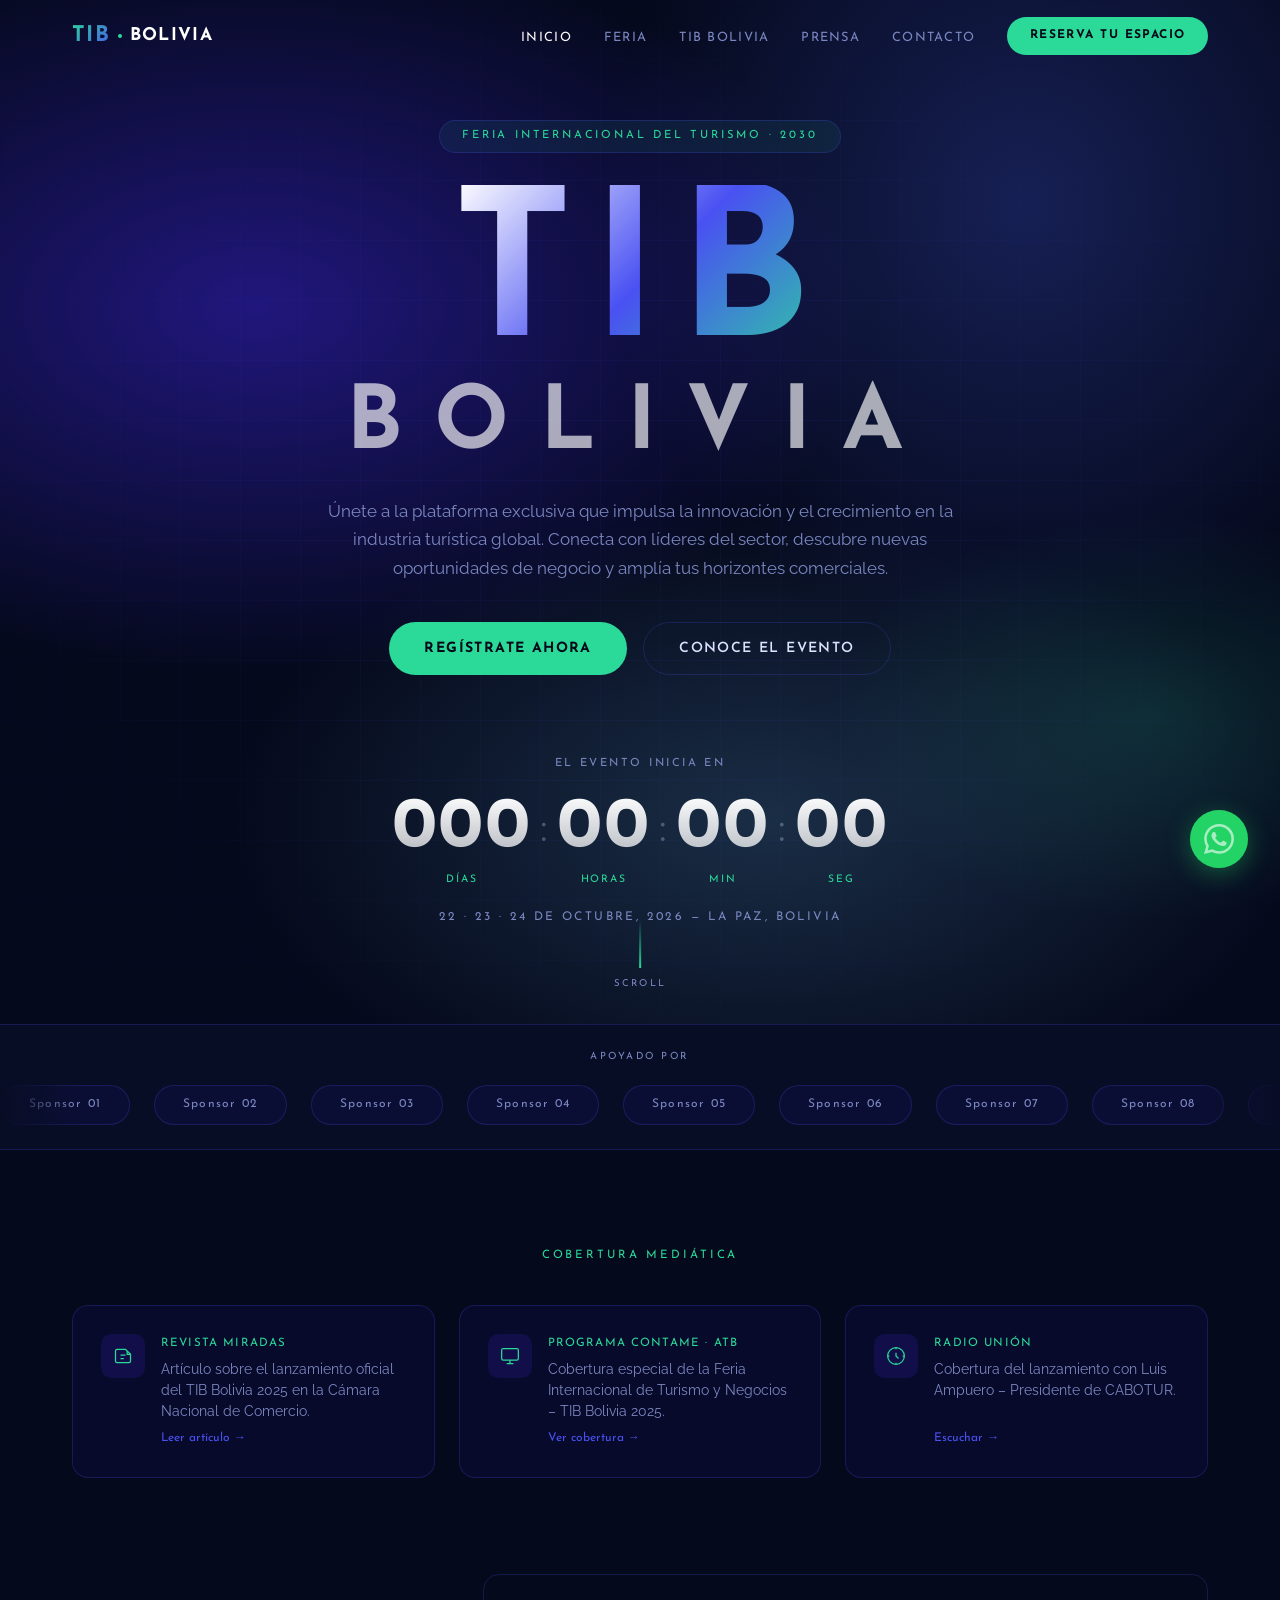
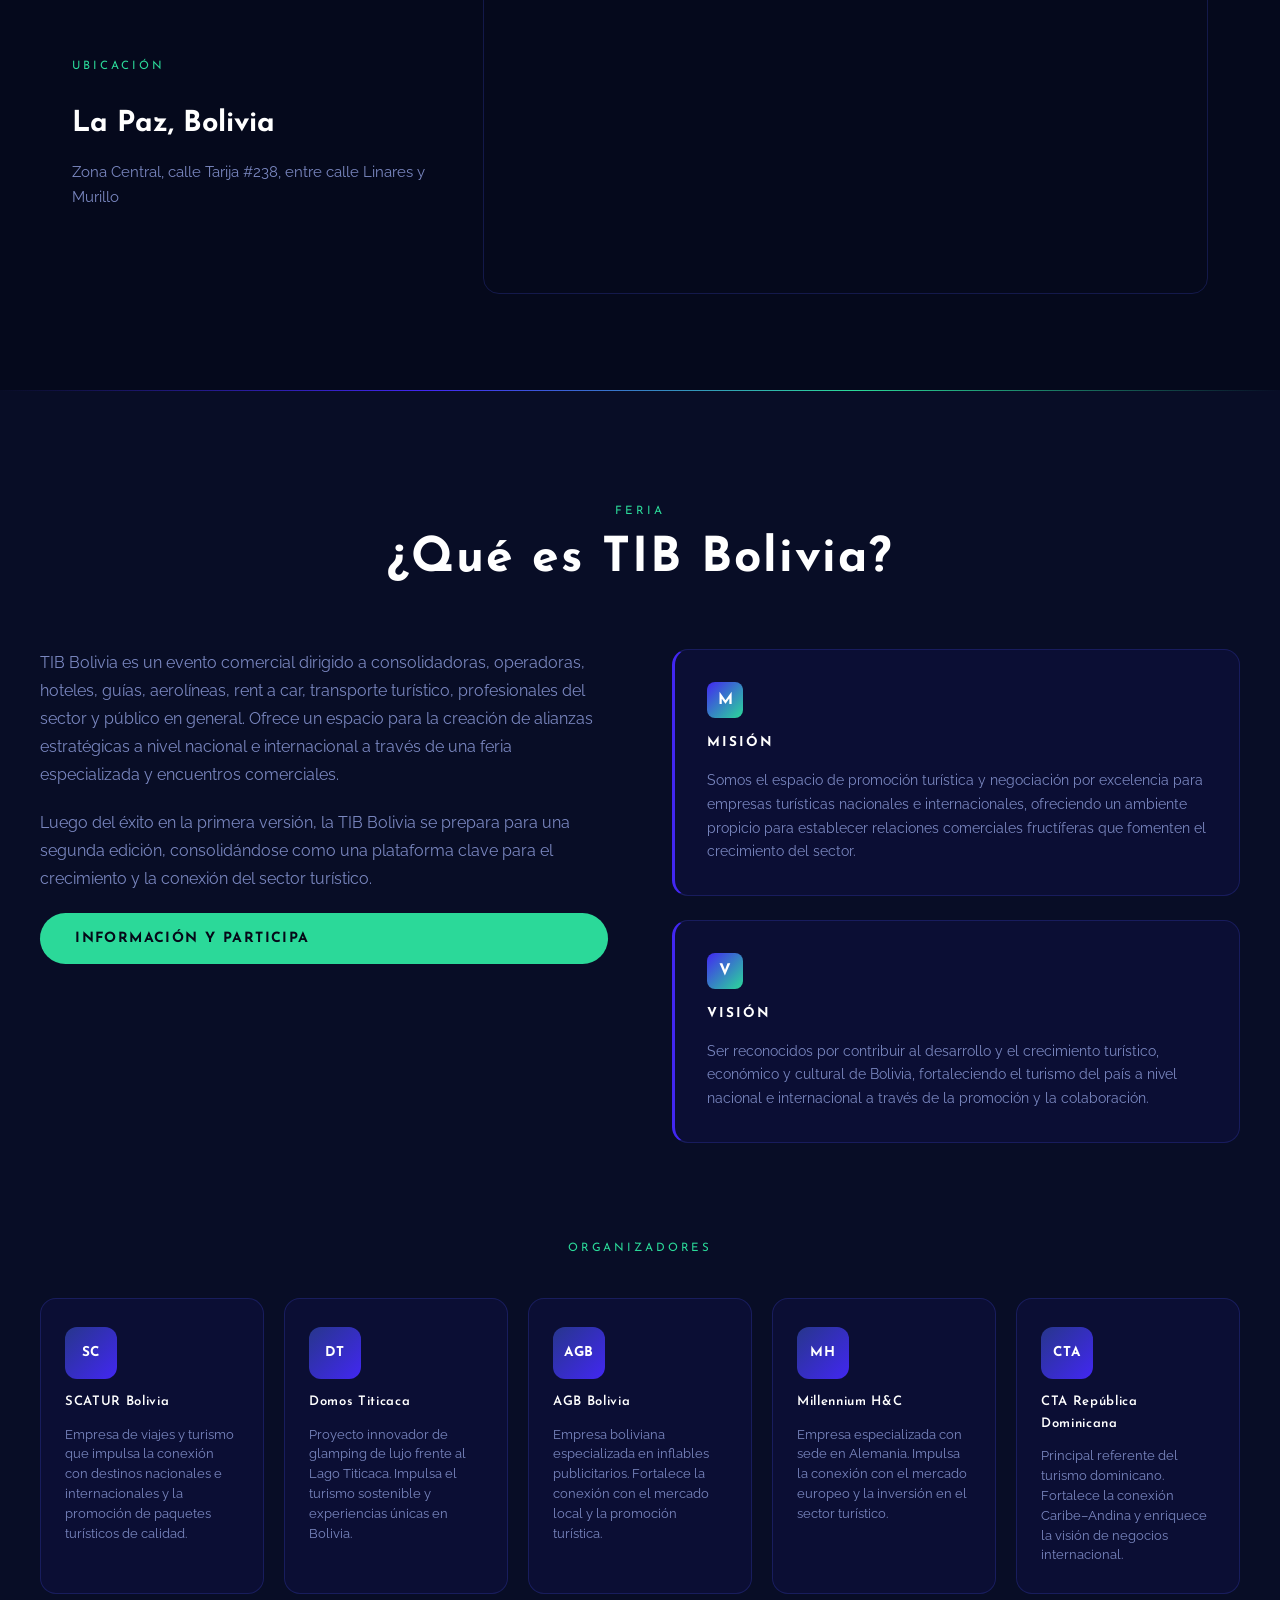
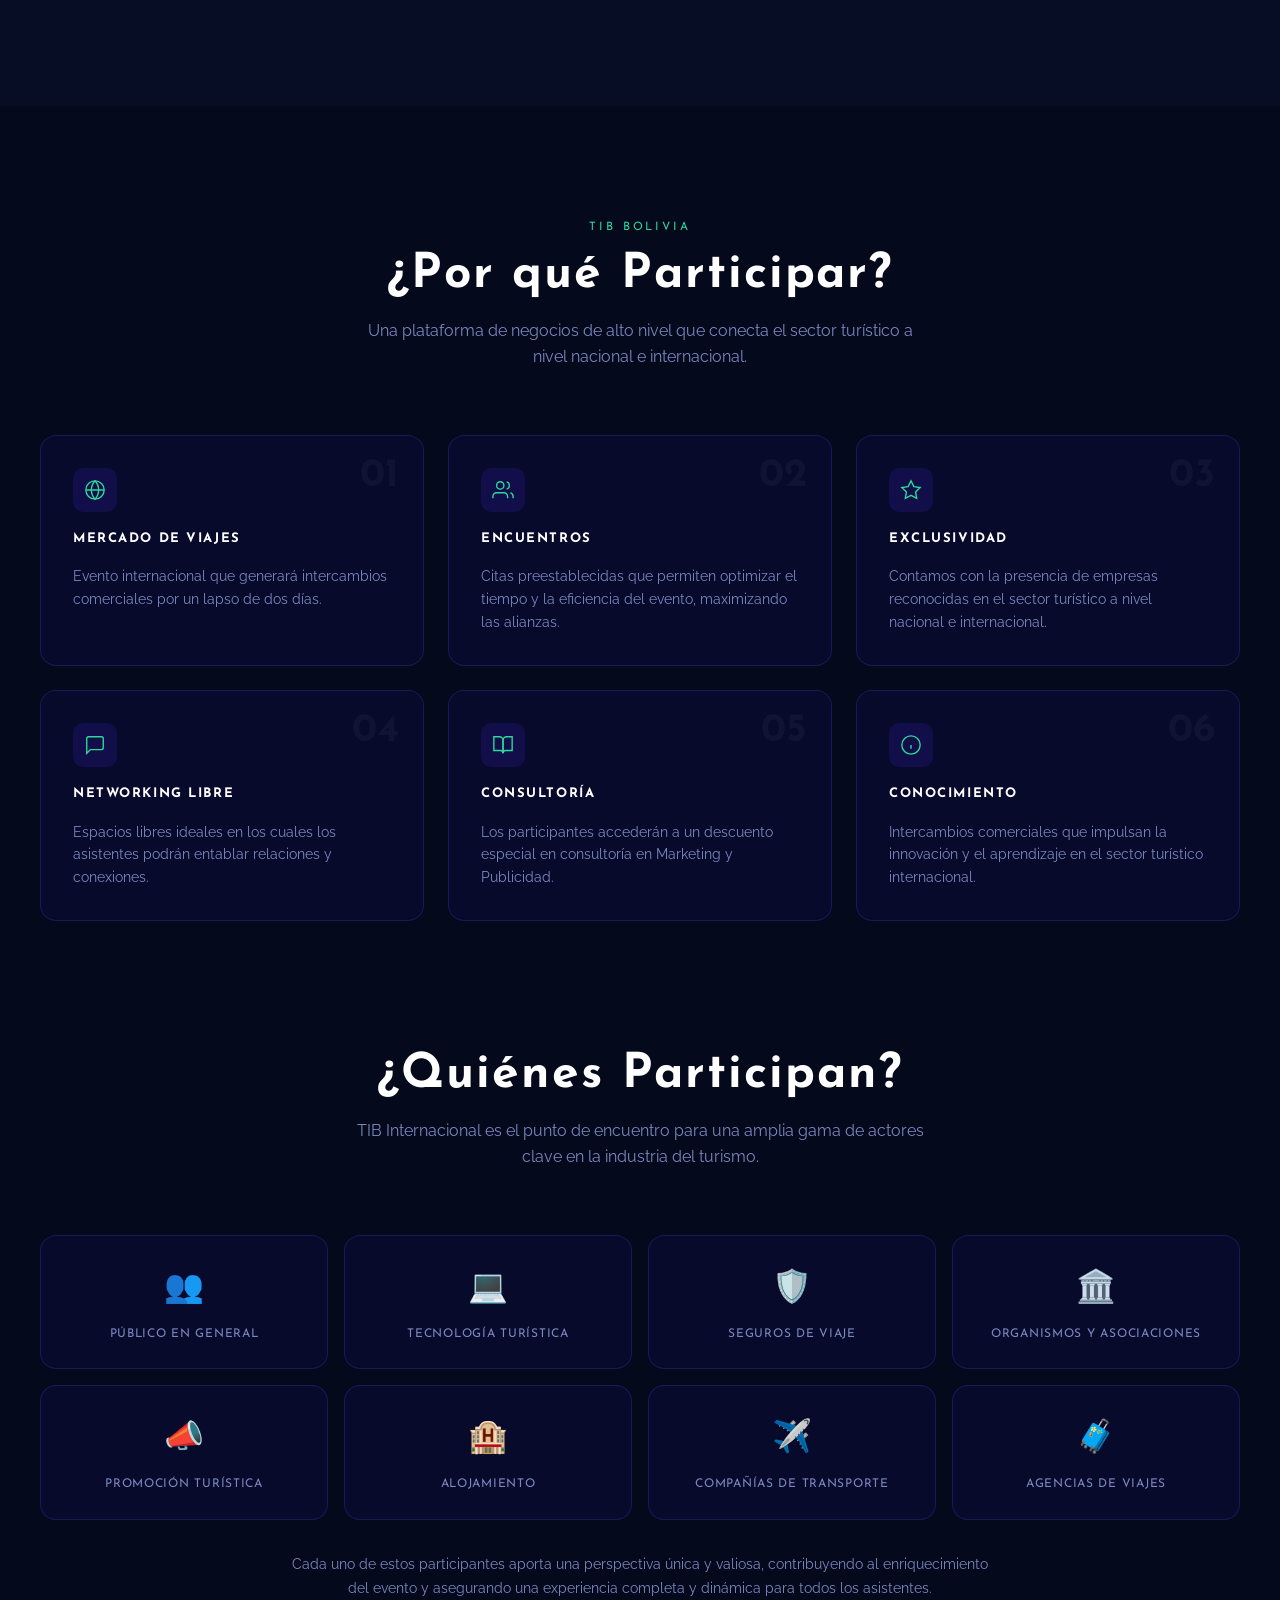
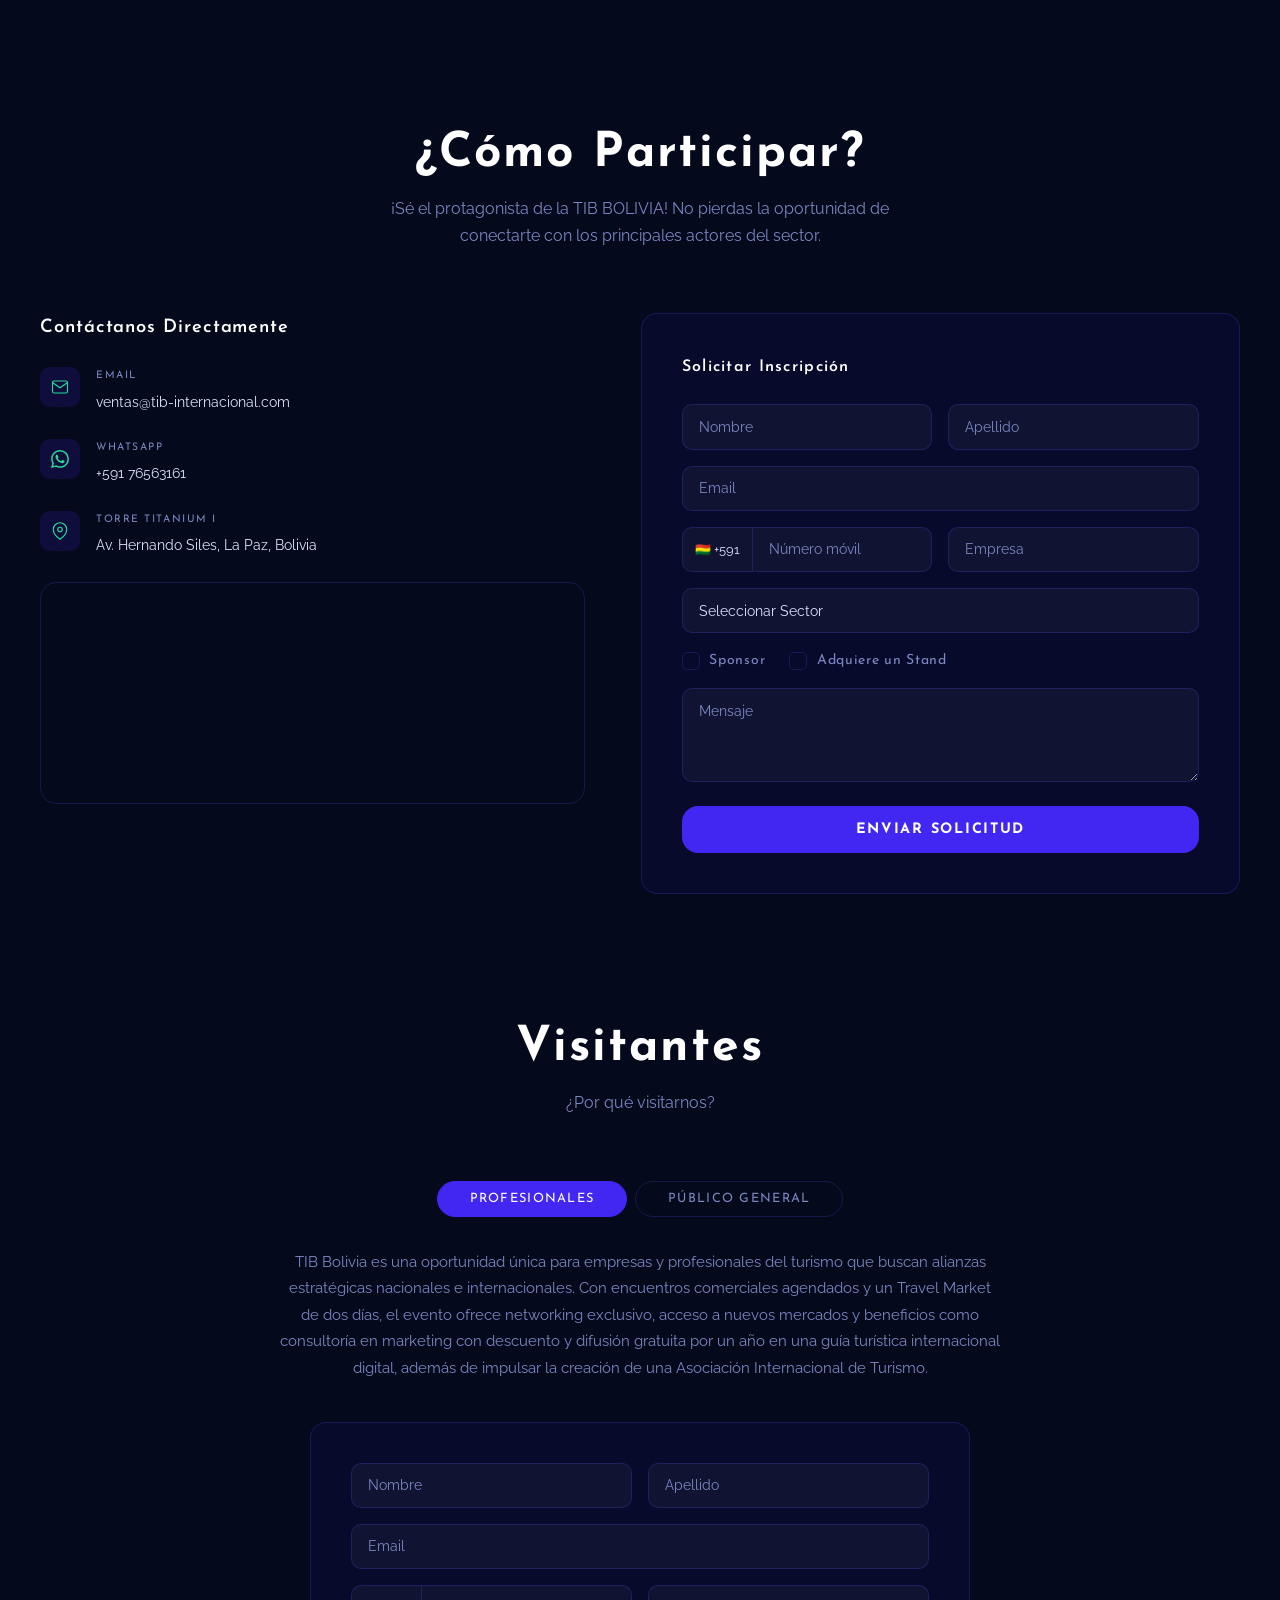
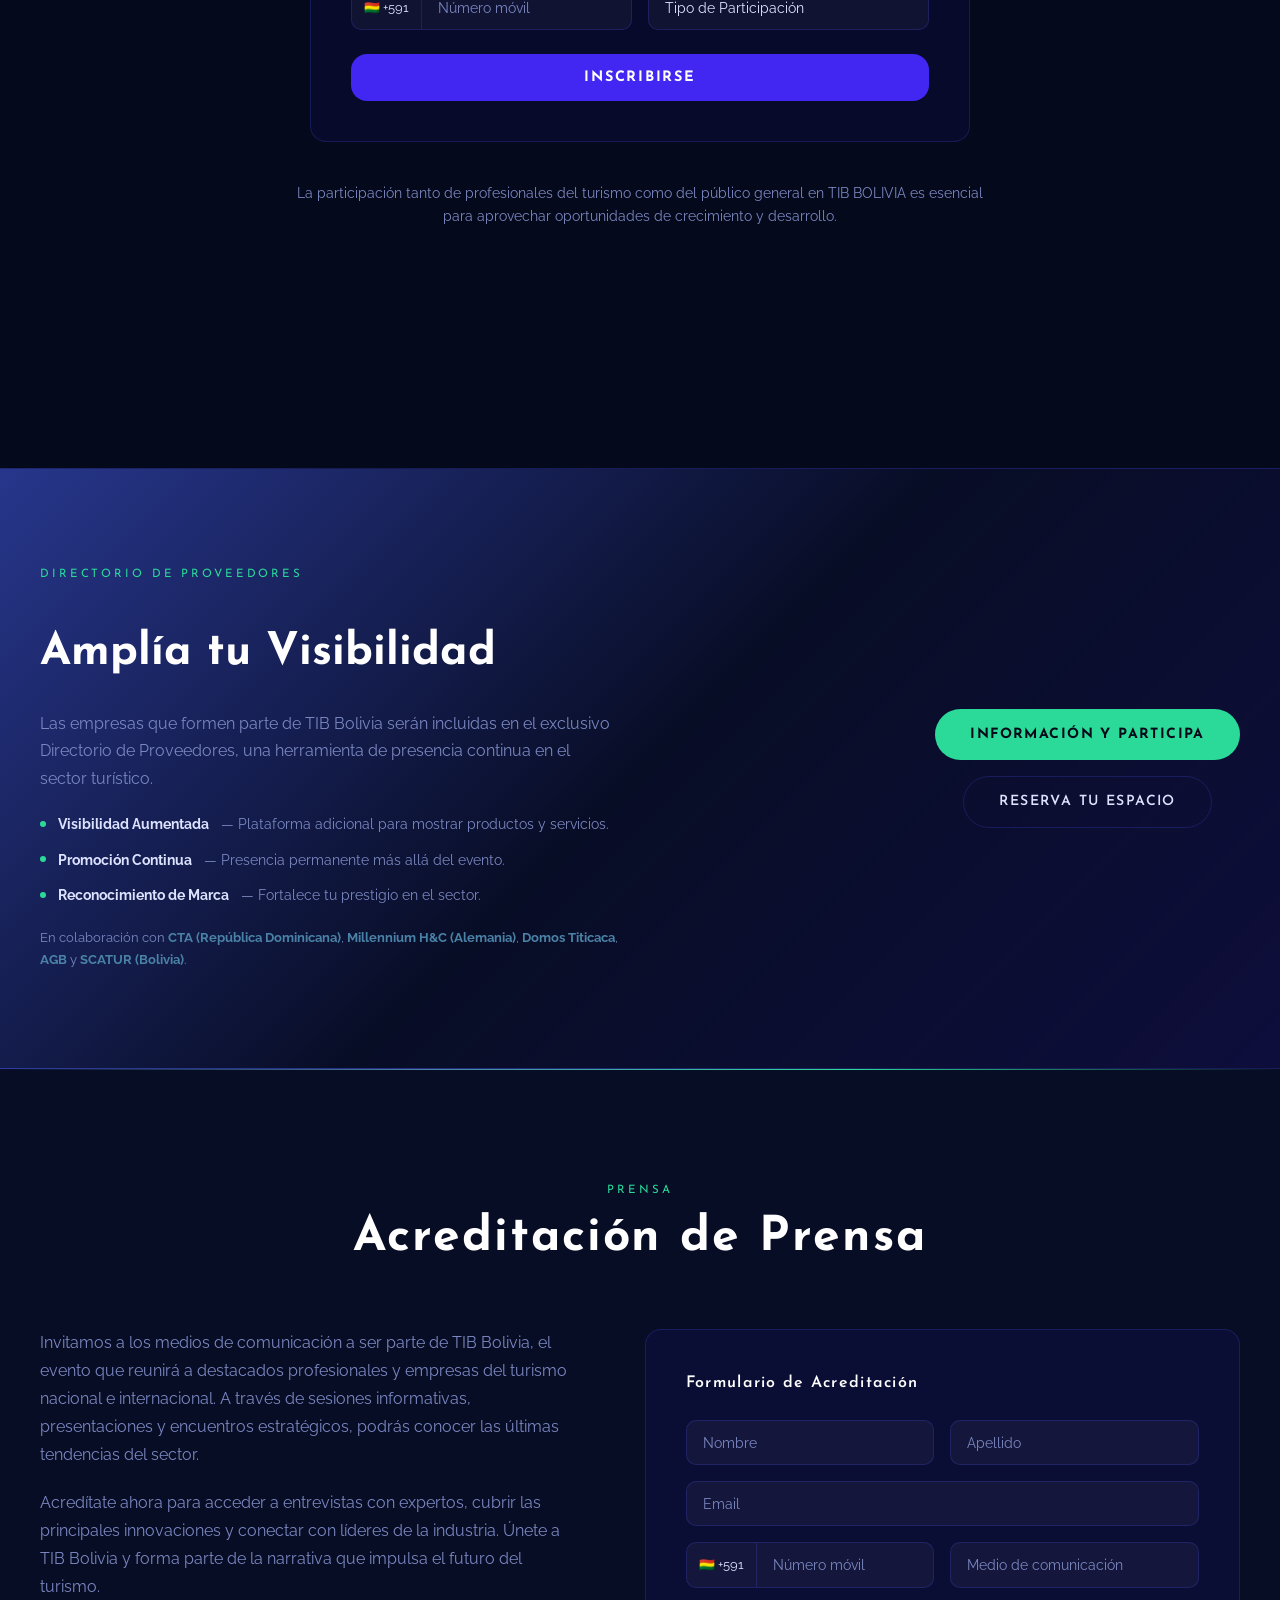
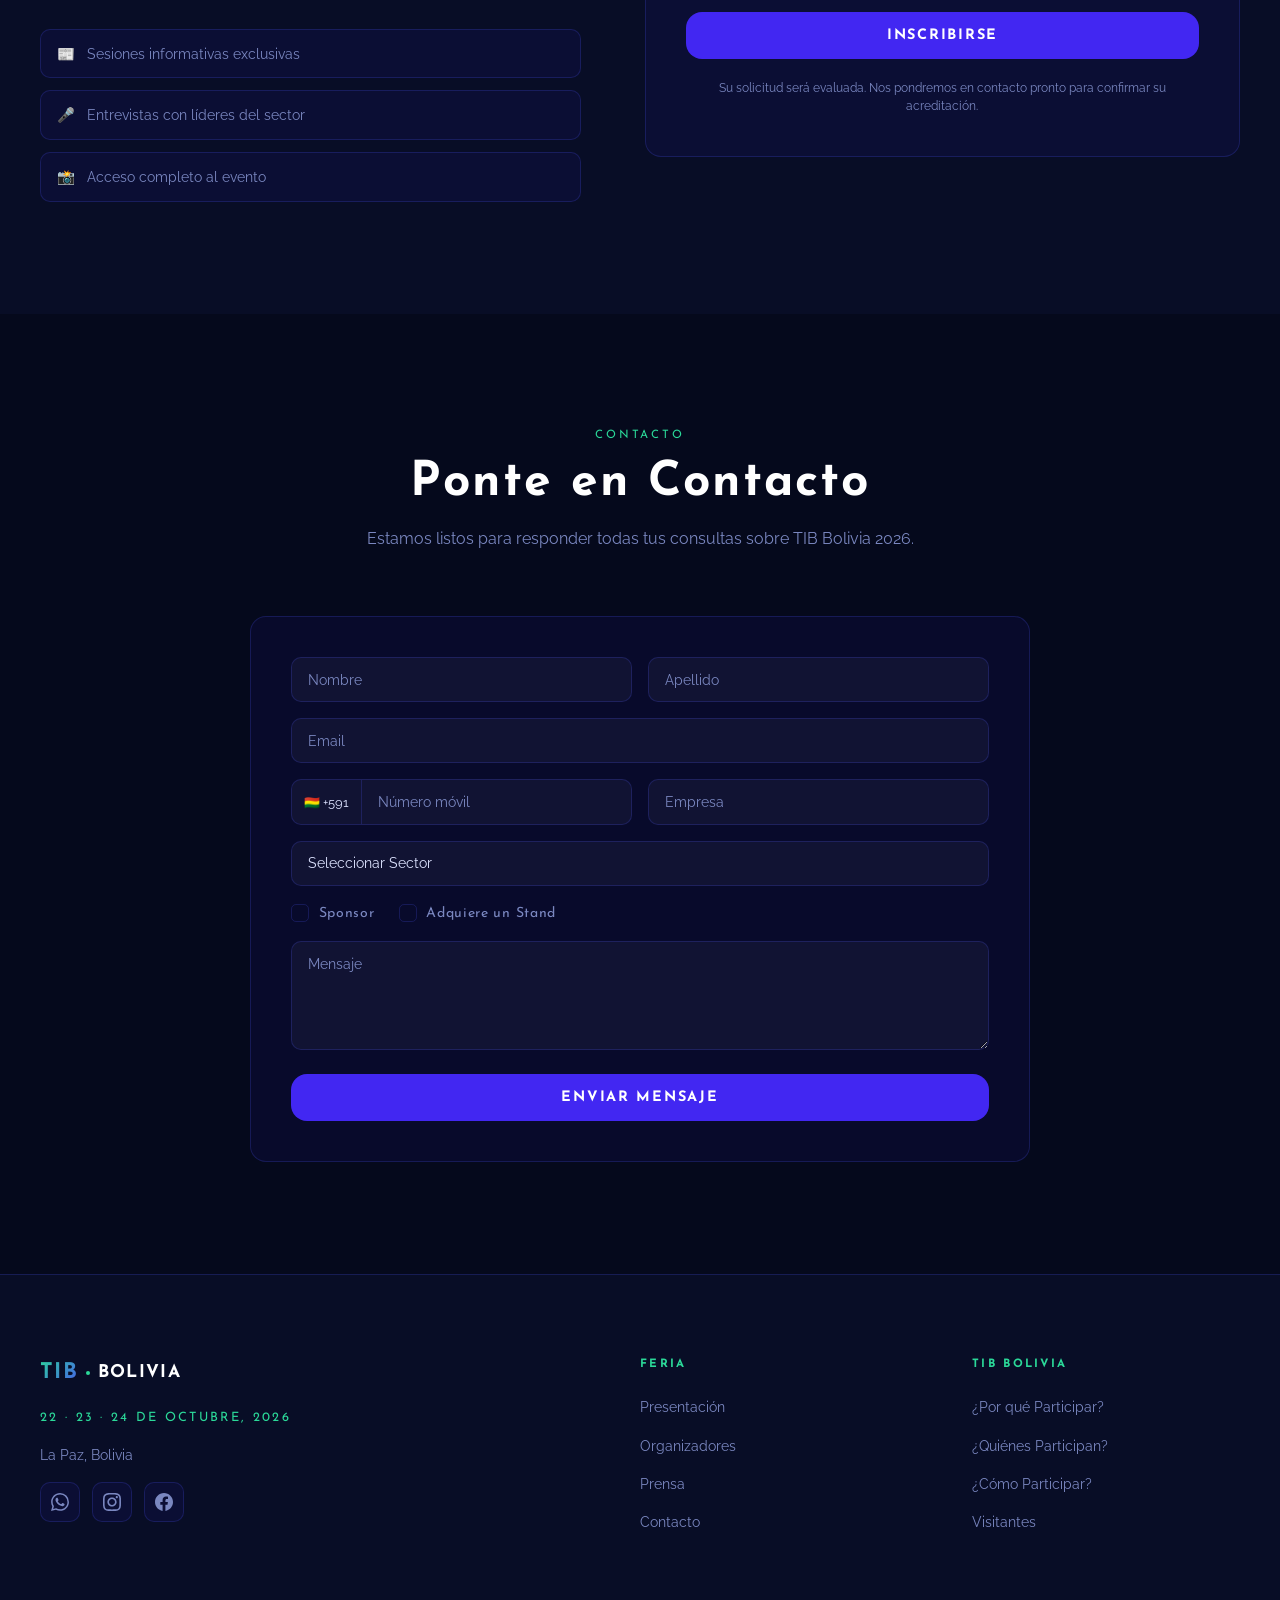
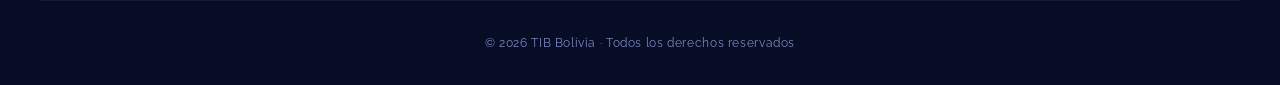
==== commit e63b6554: "cambie el anio a 2030" ====
--- a/index.html
+++ b/index.html
@@ -1,14 +1,18 @@
 <!DOCTYPE html>
 <html lang="es">
+
 <head>
   <meta charset="UTF-8" />
   <meta name="viewport" content="width=device-width, initial-scale=1.0" />
   <title>TIB Bolivia 2026 | Feria Internacional del Turismo</title>
   <link rel="preconnect" href="https://fonts.googleapis.com" />
   <link rel="preconnect" href="https://fonts.gstatic.com" crossorigin />
-  <link href="https://fonts.googleapis.com/css2?family=Josefin+Sans:wght@300;400;600;700&family=Raleway:wght@300;400;500;600;700;800;900&display=swap" rel="stylesheet" />
+  <link
+    href="https://fonts.googleapis.com/css2?family=Josefin+Sans:wght@300;400;600;700&family=Raleway:wght@300;400;500;600;700;800;900&display=swap"
+    rel="stylesheet" />
   <link rel="stylesheet" href="styles.css" />
 </head>
+
 <body>
 
   <!-- ═══════════════════════════ NAVBAR ═══════════════════════════ -->
@@ -44,13 +48,14 @@
     <div class="hero-mesh"></div>
     <div class="hero-grid-lines"></div>
     <div class="hero-body">
-      <div class="hero-badge reveal">FERIA INTERNACIONAL DEL TURISMO · 2026</div>
+      <div class="hero-badge reveal">FERIA INTERNACIONAL DEL TURISMO · 2030</div>
       <h1 class="hero-title reveal">
         <span class="ht-tib">TIB</span>
         <span class="ht-bol">BOLIVIA</span>
       </h1>
       <p class="hero-sub reveal">
-        Únete a la plataforma exclusiva que impulsa la innovación y el crecimiento en la industria turística global. Conecta con líderes del sector, descubre nuevas oportunidades de negocio y amplía tus horizontes comerciales.
+        Únete a la plataforma exclusiva que impulsa la innovación y el crecimiento en la industria turística global.
+        Conecta con líderes del sector, descubre nuevas oportunidades de negocio y amplía tus horizontes comerciales.
       </p>
       <div class="hero-actions reveal">
         <a href="#como-participar" class="btn-primary">Regístrate Ahora</a>
@@ -114,9 +119,14 @@
   <div class="media-row">
     <div class="section-label reveal">COBERTURA MEDIÁTICA</div>
     <div class="media-cards">
-      <a href="https://miradasnoticias.com/2025/01/09/tib-bolivia-2025-lanzamiento-oficial-del-evento-que-conecta-al-mundo-turistico/" target="_blank" class="media-card reveal">
+      <a href="https://miradasnoticias.com/2025/01/09/tib-bolivia-2025-lanzamiento-oficial-del-evento-que-conecta-al-mundo-turistico/"
+        target="_blank" class="media-card reveal">
         <div class="mc-icon">
-          <svg viewBox="0 0 24 24" fill="none" stroke="currentColor" stroke-width="1.5"><path d="M19 20H5a2 2 0 01-2-2V6a2 2 0 012-2h10l6 6v8a2 2 0 01-2 2z"/><path d="M17 6v4h4"/><path d="M9 11h6M9 15h4"/></svg>
+          <svg viewBox="0 0 24 24" fill="none" stroke="currentColor" stroke-width="1.5">
+            <path d="M19 20H5a2 2 0 01-2-2V6a2 2 0 012-2h10l6 6v8a2 2 0 01-2 2z" />
+            <path d="M17 6v4h4" />
+            <path d="M9 11h6M9 15h4" />
+          </svg>
         </div>
         <div class="mc-body">
           <span class="mc-source">Revista Miradas</span>
@@ -126,7 +136,10 @@
       </a>
       <a href="https://www.facebook.com/share/v/17j3ZUhMBy/" target="_blank" class="media-card reveal">
         <div class="mc-icon">
-          <svg viewBox="0 0 24 24" fill="none" stroke="currentColor" stroke-width="1.5"><rect x="2" y="3" width="20" height="14" rx="2"/><path d="M8 21h8M12 17v4"/></svg>
+          <svg viewBox="0 0 24 24" fill="none" stroke="currentColor" stroke-width="1.5">
+            <rect x="2" y="3" width="20" height="14" rx="2" />
+            <path d="M8 21h8M12 17v4" />
+          </svg>
         </div>
         <div class="mc-body">
           <span class="mc-source">Programa Contame · ATB</span>
@@ -136,7 +149,11 @@
       </a>
       <a href="https://www.facebook.com/share/v/1BmMdhhQEc/" target="_blank" class="media-card reveal">
         <div class="mc-icon">
-          <svg viewBox="0 0 24 24" fill="none" stroke="currentColor" stroke-width="1.5"><circle cx="12" cy="12" r="10"/><path d="M12 8v4l3 3"/><path d="M2 12h2M20 12h2M12 2v2M12 20v2"/></svg>
+          <svg viewBox="0 0 24 24" fill="none" stroke="currentColor" stroke-width="1.5">
+            <circle cx="12" cy="12" r="10" />
+            <path d="M12 8v4l3 3" />
+            <path d="M2 12h2M20 12h2M12 2v2M12 20v2" />
+          </svg>
         </div>
         <div class="mc-body">
           <span class="mc-source">Radio Unión</span>
@@ -171,20 +188,28 @@
 
     <div class="feria-layout">
       <div class="feria-text reveal">
-        <p>TIB Bolivia es un evento comercial dirigido a consolidadoras, operadoras, hoteles, guías, aerolíneas, rent a car, transporte turístico, profesionales del sector y público en general. Ofrece un espacio para la creación de alianzas estratégicas a nivel nacional e internacional a través de una feria especializada y encuentros comerciales.</p>
-        <p>Luego del éxito en la primera versión, la TIB Bolivia se prepara para una segunda edición, consolidándose como una plataforma clave para el crecimiento y la conexión del sector turístico.</p>
+        <p>TIB Bolivia es un evento comercial dirigido a consolidadoras, operadoras, hoteles, guías, aerolíneas, rent a
+          car, transporte turístico, profesionales del sector y público en general. Ofrece un espacio para la creación
+          de alianzas estratégicas a nivel nacional e internacional a través de una feria especializada y encuentros
+          comerciales.</p>
+        <p>Luego del éxito en la primera versión, la TIB Bolivia se prepara para una segunda edición, consolidándose
+          como una plataforma clave para el crecimiento y la conexión del sector turístico.</p>
         <a href="#como-participar" class="btn-primary">Información y Participa</a>
       </div>
       <div class="mv-stack">
         <div class="mv-card reveal">
           <div class="mv-icon">M</div>
           <h3>Misión</h3>
-          <p>Somos el espacio de promoción turística y negociación por excelencia para empresas turísticas nacionales e internacionales, ofreciendo un ambiente propicio para establecer relaciones comerciales fructíferas que fomenten el crecimiento del sector.</p>
+          <p>Somos el espacio de promoción turística y negociación por excelencia para empresas turísticas nacionales e
+            internacionales, ofreciendo un ambiente propicio para establecer relaciones comerciales fructíferas que
+            fomenten el crecimiento del sector.</p>
         </div>
         <div class="mv-card reveal">
           <div class="mv-icon">V</div>
           <h3>Visión</h3>
-          <p>Ser reconocidos por contribuir al desarrollo y el crecimiento turístico, económico y cultural de Bolivia, fortaleciendo el turismo del país a nivel nacional e internacional a través de la promoción y la colaboración.</p>
+          <p>Ser reconocidos por contribuir al desarrollo y el crecimiento turístico, económico y cultural de Bolivia,
+            fortaleciendo el turismo del país a nivel nacional e internacional a través de la promoción y la
+            colaboración.</p>
         </div>
       </div>
     </div>
@@ -196,27 +221,32 @@
         <div class="org-card reveal">
           <div class="org-initials">SC</div>
           <h4>SCATUR Bolivia</h4>
-          <p>Empresa de viajes y turismo que impulsa la conexión con destinos nacionales e internacionales y la promoción de paquetes turísticos de calidad.</p>
+          <p>Empresa de viajes y turismo que impulsa la conexión con destinos nacionales e internacionales y la
+            promoción de paquetes turísticos de calidad.</p>
         </div>
         <div class="org-card reveal">
           <div class="org-initials">DT</div>
           <h4>Domos Titicaca</h4>
-          <p>Proyecto innovador de glamping de lujo frente al Lago Titicaca. Impulsa el turismo sostenible y experiencias únicas en Bolivia.</p>
+          <p>Proyecto innovador de glamping de lujo frente al Lago Titicaca. Impulsa el turismo sostenible y
+            experiencias únicas en Bolivia.</p>
         </div>
         <div class="org-card reveal">
           <div class="org-initials">AGB</div>
           <h4>AGB Bolivia</h4>
-          <p>Empresa boliviana especializada en inflables publicitarios. Fortalece la conexión con el mercado local y la promoción turística.</p>
+          <p>Empresa boliviana especializada en inflables publicitarios. Fortalece la conexión con el mercado local y la
+            promoción turística.</p>
         </div>
         <div class="org-card reveal">
           <div class="org-initials">MH</div>
           <h4>Millennium H&amp;C</h4>
-          <p>Empresa especializada con sede en Alemania. Impulsa la conexión con el mercado europeo y la inversión en el sector turístico.</p>
+          <p>Empresa especializada con sede en Alemania. Impulsa la conexión con el mercado europeo y la inversión en el
+            sector turístico.</p>
         </div>
         <div class="org-card reveal">
           <div class="org-initials">CTA</div>
           <h4>CTA República Dominicana</h4>
-          <p>Principal referente del turismo dominicano. Fortalece la conexión Caribe–Andina y enriquece la visión de negocios internacional.</p>
+          <p>Principal referente del turismo dominicano. Fortalece la conexión Caribe–Andina y enriquece la visión de
+            negocios internacional.</p>
         </div>
       </div>
     </div>
@@ -230,13 +260,18 @@
       <div class="section-intro reveal">
         <div class="section-tag-v">TIB BOLIVIA</div>
         <h2 class="section-h2">¿Por qué Participar?</h2>
-        <p class="section-desc">Una plataforma de negocios de alto nivel que conecta el sector turístico a nivel nacional e internacional.</p>
+        <p class="section-desc">Una plataforma de negocios de alto nivel que conecta el sector turístico a nivel
+          nacional e internacional.</p>
       </div>
       <div class="benefits-grid">
         <div class="benefit-card reveal">
           <div class="bc-num">01</div>
           <div class="bc-icon">
-            <svg viewBox="0 0 24 24" fill="none" stroke="currentColor" stroke-width="1.5"><circle cx="12" cy="12" r="10"/><path d="M12 2a15.3 15.3 0 014 10 15.3 15.3 0 01-4 10 15.3 15.3 0 01-4-10 15.3 15.3 0 014-10z"/><path d="M2 12h20"/></svg>
+            <svg viewBox="0 0 24 24" fill="none" stroke="currentColor" stroke-width="1.5">
+              <circle cx="12" cy="12" r="10" />
+              <path d="M12 2a15.3 15.3 0 014 10 15.3 15.3 0 01-4 10 15.3 15.3 0 01-4-10 15.3 15.3 0 014-10z" />
+              <path d="M2 12h20" />
+            </svg>
           </div>
           <h4>Mercado de Viajes</h4>
           <p>Evento internacional que generará intercambios comerciales por un lapso de dos días.</p>
@@ -244,23 +279,34 @@
         <div class="benefit-card reveal">
           <div class="bc-num">02</div>
           <div class="bc-icon">
-            <svg viewBox="0 0 24 24" fill="none" stroke="currentColor" stroke-width="1.5"><path d="M17 21v-2a4 4 0 00-4-4H5a4 4 0 00-4 4v2"/><circle cx="9" cy="7" r="4"/><path d="M23 21v-2a4 4 0 00-3-3.87M16 3.13a4 4 0 010 7.75"/></svg>
+            <svg viewBox="0 0 24 24" fill="none" stroke="currentColor" stroke-width="1.5">
+              <path d="M17 21v-2a4 4 0 00-4-4H5a4 4 0 00-4 4v2" />
+              <circle cx="9" cy="7" r="4" />
+              <path d="M23 21v-2a4 4 0 00-3-3.87M16 3.13a4 4 0 010 7.75" />
+            </svg>
           </div>
           <h4>Encuentros</h4>
-          <p>Citas preestablecidas que permiten optimizar el tiempo y la eficiencia del evento, maximizando las alianzas.</p>
+          <p>Citas preestablecidas que permiten optimizar el tiempo y la eficiencia del evento, maximizando las
+            alianzas.</p>
         </div>
         <div class="benefit-card reveal">
           <div class="bc-num">03</div>
           <div class="bc-icon">
-            <svg viewBox="0 0 24 24" fill="none" stroke="currentColor" stroke-width="1.5"><polygon points="12 2 15.09 8.26 22 9.27 17 14.14 18.18 21.02 12 17.77 5.82 21.02 7 14.14 2 9.27 8.91 8.26 12 2"/></svg>
+            <svg viewBox="0 0 24 24" fill="none" stroke="currentColor" stroke-width="1.5">
+              <polygon
+                points="12 2 15.09 8.26 22 9.27 17 14.14 18.18 21.02 12 17.77 5.82 21.02 7 14.14 2 9.27 8.91 8.26 12 2" />
+            </svg>
           </div>
           <h4>Exclusividad</h4>
-          <p>Contamos con la presencia de empresas reconocidas en el sector turístico a nivel nacional e internacional.</p>
+          <p>Contamos con la presencia de empresas reconocidas en el sector turístico a nivel nacional e internacional.
+          </p>
         </div>
         <div class="benefit-card reveal">
           <div class="bc-num">04</div>
           <div class="bc-icon">
-            <svg viewBox="0 0 24 24" fill="none" stroke="currentColor" stroke-width="1.5"><path d="M21 15a2 2 0 01-2 2H7l-4 4V5a2 2 0 012-2h14a2 2 0 012 2z"/></svg>
+            <svg viewBox="0 0 24 24" fill="none" stroke="currentColor" stroke-width="1.5">
+              <path d="M21 15a2 2 0 01-2 2H7l-4 4V5a2 2 0 012-2h14a2 2 0 012 2z" />
+            </svg>
           </div>
           <h4>Networking Libre</h4>
           <p>Espacios libres ideales en los cuales los asistentes podrán entablar relaciones y conexiones.</p>
@@ -268,7 +314,10 @@
         <div class="benefit-card reveal">
           <div class="bc-num">05</div>
           <div class="bc-icon">
-            <svg viewBox="0 0 24 24" fill="none" stroke="currentColor" stroke-width="1.5"><path d="M2 3h6a4 4 0 014 4v14a3 3 0 00-3-3H2z"/><path d="M22 3h-6a4 4 0 00-4 4v14a3 3 0 013-3h7z"/></svg>
+            <svg viewBox="0 0 24 24" fill="none" stroke="currentColor" stroke-width="1.5">
+              <path d="M2 3h6a4 4 0 014 4v14a3 3 0 00-3-3H2z" />
+              <path d="M22 3h-6a4 4 0 00-4 4v14a3 3 0 013-3h7z" />
+            </svg>
           </div>
           <h4>Consultoría</h4>
           <p>Los participantes accederán a un descuento especial en consultoría en Marketing y Publicidad.</p>
@@ -276,10 +325,14 @@
         <div class="benefit-card reveal">
           <div class="bc-num">06</div>
           <div class="bc-icon">
-            <svg viewBox="0 0 24 24" fill="none" stroke="currentColor" stroke-width="1.5"><circle cx="12" cy="12" r="10"/><path d="M12 16v-4M12 8h.01"/></svg>
+            <svg viewBox="0 0 24 24" fill="none" stroke="currentColor" stroke-width="1.5">
+              <circle cx="12" cy="12" r="10" />
+              <path d="M12 16v-4M12 8h.01" />
+            </svg>
           </div>
           <h4>Conocimiento</h4>
-          <p>Intercambios comerciales que impulsan la innovación y el aprendizaje en el sector turístico internacional.</p>
+          <p>Intercambios comerciales que impulsan la innovación y el aprendizaje en el sector turístico internacional.
+          </p>
         </div>
       </div>
     </div>
@@ -288,33 +341,55 @@
     <div class="who-wrap">
       <div class="section-intro reveal">
         <h2 class="section-h2">¿Quiénes Participan?</h2>
-        <p class="section-desc">TIB Internacional es el punto de encuentro para una amplia gama de actores clave en la industria del turismo.</p>
+        <p class="section-desc">TIB Internacional es el punto de encuentro para una amplia gama de actores clave en la
+          industria del turismo.</p>
       </div>
       <div class="participants-grid">
-        <div class="part-item reveal"><div class="pi-icon">👥</div><span>Público en General</span></div>
-        <div class="part-item reveal"><div class="pi-icon">💻</div><span>Tecnología Turística</span></div>
-        <div class="part-item reveal"><div class="pi-icon">🛡️</div><span>Seguros de Viaje</span></div>
-        <div class="part-item reveal"><div class="pi-icon">🏛️</div><span>Organismos y Asociaciones</span></div>
-        <div class="part-item reveal"><div class="pi-icon">📣</div><span>Promoción Turística</span></div>
-        <div class="part-item reveal"><div class="pi-icon">🏨</div><span>Alojamiento</span></div>
-        <div class="part-item reveal"><div class="pi-icon">✈️</div><span>Compañías de Transporte</span></div>
-        <div class="part-item reveal"><div class="pi-icon">🧳</div><span>Agencias de Viajes</span></div>
-      </div>
-      <p class="who-note reveal">Cada uno de estos participantes aporta una perspectiva única y valiosa, contribuyendo al enriquecimiento del evento y asegurando una experiencia completa y dinámica para todos los asistentes.</p>
+        <div class="part-item reveal">
+          <div class="pi-icon">👥</div><span>Público en General</span>
+        </div>
+        <div class="part-item reveal">
+          <div class="pi-icon">💻</div><span>Tecnología Turística</span>
+        </div>
+        <div class="part-item reveal">
+          <div class="pi-icon">🛡️</div><span>Seguros de Viaje</span>
+        </div>
+        <div class="part-item reveal">
+          <div class="pi-icon">🏛️</div><span>Organismos y Asociaciones</span>
+        </div>
+        <div class="part-item reveal">
+          <div class="pi-icon">📣</div><span>Promoción Turística</span>
+        </div>
+        <div class="part-item reveal">
+          <div class="pi-icon">🏨</div><span>Alojamiento</span>
+        </div>
+        <div class="part-item reveal">
+          <div class="pi-icon">✈️</div><span>Compañías de Transporte</span>
+        </div>
+        <div class="part-item reveal">
+          <div class="pi-icon">🧳</div><span>Agencias de Viajes</span>
+        </div>
+      </div>
+      <p class="who-note reveal">Cada uno de estos participantes aporta una perspectiva única y valiosa, contribuyendo
+        al enriquecimiento del evento y asegurando una experiencia completa y dinámica para todos los asistentes.</p>
     </div>
 
     <!-- CÓMO PARTICIPAR -->
     <div id="como-participar" class="how-wrap">
       <div class="section-intro reveal">
         <h2 class="section-h2">¿Cómo Participar?</h2>
-        <p class="section-desc">¡Sé el protagonista de la TIB BOLIVIA! No pierdas la oportunidad de conectarte con los principales actores del sector.</p>
+        <p class="section-desc">¡Sé el protagonista de la TIB BOLIVIA! No pierdas la oportunidad de conectarte con los
+          principales actores del sector.</p>
       </div>
       <div class="how-layout">
         <div class="how-info reveal">
           <h3>Contáctanos Directamente</h3>
           <div class="how-contact-item">
             <div class="hci-icon">
-              <svg viewBox="0 0 24 24" fill="none" stroke="currentColor" stroke-width="1.5"><path d="M4 4h16c1.1 0 2 .9 2 2v12c0 1.1-.9 2-2 2H4c-1.1 0-2-.9-2-2V6c0-1.1.9-2 2-2z"/><polyline points="22,6 12,13 2,6"/></svg>
+              <svg viewBox="0 0 24 24" fill="none" stroke="currentColor" stroke-width="1.5">
+                <path d="M4 4h16c1.1 0 2 .9 2 2v12c0 1.1-.9 2-2 2H4c-1.1 0-2-.9-2-2V6c0-1.1.9-2 2-2z" />
+                <polyline points="22,6 12,13 2,6" />
+              </svg>
             </div>
             <div>
               <p class="hci-label">Email</p>
@@ -323,7 +398,10 @@
           </div>
           <div class="how-contact-item">
             <div class="hci-icon">
-              <svg viewBox="0 0 24 24" fill="currentColor"><path d="M17.472 14.382c-.297-.149-1.758-.867-2.03-.967-.273-.099-.471-.148-.67.15-.197.297-.767.966-.94 1.164-.173.199-.347.223-.644.075-.297-.15-1.255-.463-2.39-1.475-.883-.788-1.48-1.761-1.653-2.059-.173-.297-.018-.458.13-.606.134-.133.298-.347.446-.52.149-.174.198-.298.298-.497.099-.198.05-.371-.025-.52-.075-.149-.669-1.612-.916-2.207-.242-.579-.487-.5-.669-.51-.173-.008-.371-.01-.57-.01-.198 0-.52.074-.792.372-.272.297-1.04 1.016-1.04 2.479 0 1.462 1.065 2.875 1.213 3.074.149.198 2.096 3.2 5.077 4.487.709.306 1.262.489 1.694.625.712.227 1.36.195 1.871.118.571-.085 1.758-.719 2.006-1.413.248-.694.248-1.289.173-1.413-.074-.124-.272-.198-.57-.347m-5.421 7.403h-.004a9.87 9.87 0 01-5.031-1.378l-.361-.214-3.741.982.998-3.648-.235-.374a9.86 9.86 0 01-1.51-5.26c.001-5.45 4.436-9.884 9.888-9.884 2.64 0 5.122 1.03 6.988 2.898a9.825 9.825 0 012.893 6.994c-.003 5.45-4.437 9.884-9.885 9.884m8.413-18.297A11.815 11.815 0 0012.05 0C5.495 0 .16 5.335.157 11.892c0 2.096.547 4.142 1.588 5.945L.057 24l6.305-1.654a11.882 11.882 0 005.683 1.448h.005c6.554 0 11.89-5.335 11.893-11.893a11.821 11.821 0 00-3.48-8.413Z"/></svg>
+              <svg viewBox="0 0 24 24" fill="currentColor">
+                <path
+                  d="M17.472 14.382c-.297-.149-1.758-.867-2.03-.967-.273-.099-.471-.148-.67.15-.197.297-.767.966-.94 1.164-.173.199-.347.223-.644.075-.297-.15-1.255-.463-2.39-1.475-.883-.788-1.48-1.761-1.653-2.059-.173-.297-.018-.458.13-.606.134-.133.298-.347.446-.52.149-.174.198-.298.298-.497.099-.198.05-.371-.025-.52-.075-.149-.669-1.612-.916-2.207-.242-.579-.487-.5-.669-.51-.173-.008-.371-.01-.57-.01-.198 0-.52.074-.792.372-.272.297-1.04 1.016-1.04 2.479 0 1.462 1.065 2.875 1.213 3.074.149.198 2.096 3.2 5.077 4.487.709.306 1.262.489 1.694.625.712.227 1.36.195 1.871.118.571-.085 1.758-.719 2.006-1.413.248-.694.248-1.289.173-1.413-.074-.124-.272-.198-.57-.347m-5.421 7.403h-.004a9.87 9.87 0 01-5.031-1.378l-.361-.214-3.741.982.998-3.648-.235-.374a9.86 9.86 0 01-1.51-5.26c.001-5.45 4.436-9.884 9.888-9.884 2.64 0 5.122 1.03 6.988 2.898a9.825 9.825 0 012.893 6.994c-.003 5.45-4.437 9.884-9.885 9.884m8.413-18.297A11.815 11.815 0 0012.05 0C5.495 0 .16 5.335.157 11.892c0 2.096.547 4.142 1.588 5.945L.057 24l6.305-1.654a11.882 11.882 0 005.683 1.448h.005c6.554 0 11.89-5.335 11.893-11.893a11.821 11.821 0 00-3.48-8.413Z" />
+              </svg>
             </div>
             <div>
               <p class="hci-label">WhatsApp</p>
@@ -332,11 +410,15 @@
           </div>
           <div class="how-contact-item">
             <div class="hci-icon">
-              <svg viewBox="0 0 24 24" fill="none" stroke="currentColor" stroke-width="1.5"><path d="M21 10c0 7-9 13-9 13s-9-6-9-13a9 9 0 0118 0z"/><circle cx="12" cy="10" r="3"/></svg>
+              <svg viewBox="0 0 24 24" fill="none" stroke="currentColor" stroke-width="1.5">
+                <path d="M21 10c0 7-9 13-9 13s-9-6-9-13a9 9 0 0118 0z" />
+                <circle cx="12" cy="10" r="3" />
+              </svg>
             </div>
             <div>
               <p class="hci-label">Torre Titanium I</p>
-              <a href="https://maps.app.goo.gl/5uBBxbn91xBFfBAG8" target="_blank">Av. Hernando Siles, La Paz, Bolivia</a>
+              <a href="https://maps.app.goo.gl/5uBBxbn91xBFfBAG8" target="_blank">Av. Hernando Siles, La Paz,
+                Bolivia</a>
             </div>
           </div>
           <div class="how-map-frame">
@@ -385,7 +467,8 @@
           </div>
           <div class="form-checks">
             <label class="check-label"><input type="checkbox" /><span class="custom-check"></span>Sponsor</label>
-            <label class="check-label"><input type="checkbox" /><span class="custom-check"></span>Adquiere un Stand</label>
+            <label class="check-label"><input type="checkbox" /><span class="custom-check"></span>Adquiere un
+              Stand</label>
           </div>
           <div class="form-group"><textarea placeholder="Mensaje" rows="4"></textarea></div>
           <button type="submit" class="btn-submit">Enviar Solicitud</button>
@@ -404,10 +487,17 @@
         <button class="vtab" data-tab="pub">Público General</button>
       </div>
       <div class="vtab-content active" id="tab-prof">
-        <p>TIB Bolivia es una oportunidad única para empresas y profesionales del turismo que buscan alianzas estratégicas nacionales e internacionales. Con encuentros comerciales agendados y un Travel Market de dos días, el evento ofrece networking exclusivo, acceso a nuevos mercados y beneficios como consultoría en marketing con descuento y difusión gratuita por un año en una guía turística internacional digital, además de impulsar la creación de una Asociación Internacional de Turismo.</p>
+        <p>TIB Bolivia es una oportunidad única para empresas y profesionales del turismo que buscan alianzas
+          estratégicas nacionales e internacionales. Con encuentros comerciales agendados y un Travel Market de dos
+          días, el evento ofrece networking exclusivo, acceso a nuevos mercados y beneficios como consultoría en
+          marketing con descuento y difusión gratuita por un año en una guía turística internacional digital, además de
+          impulsar la creación de una Asociación Internacional de Turismo.</p>
       </div>
       <div class="vtab-content" id="tab-pub">
-        <p>El público general también se beneficia al asistir a TIB Bolivia, donde podrá descubrir nuevas ofertas y servicios turísticos directamente de operadores, hoteles, aerolíneas, guías y proveedores del sector. El evento ofrece acceso a información de primera mano, promociones exclusivas, actividades interactivas y networking libre con empresas nacionales e internacionales.</p>
+        <p>El público general también se beneficia al asistir a TIB Bolivia, donde podrá descubrir nuevas ofertas y
+          servicios turísticos directamente de operadores, hoteles, aerolíneas, guías y proveedores del sector. El
+          evento ofrece acceso a información de primera mano, promociones exclusivas, actividades interactivas y
+          networking libre con empresas nacionales e internacionales.</p>
       </div>
       <form class="tib-form visitor-form reveal" id="visitorForm">
         <div class="form-row">
@@ -438,7 +528,8 @@
         </div>
         <button type="submit" class="btn-submit">Inscribirse</button>
       </form>
-      <p class="visitors-note reveal">La participación tanto de profesionales del turismo como del público general en TIB BOLIVIA es esencial para aprovechar oportunidades de crecimiento y desarrollo.</p>
+      <p class="visitors-note reveal">La participación tanto de profesionales del turismo como del público general en
+        TIB BOLIVIA es esencial para aprovechar oportunidades de crecimiento y desarrollo.</p>
     </div>
   </section>
 
@@ -448,13 +539,19 @@
       <div class="dcta-text">
         <div class="section-tag-v">DIRECTORIO DE PROVEEDORES</div>
         <h2>Amplía tu Visibilidad</h2>
-        <p>Las empresas que formen parte de TIB Bolivia serán incluidas en el exclusivo Directorio de Proveedores, una herramienta de presencia continua en el sector turístico.</p>
+        <p>Las empresas que formen parte de TIB Bolivia serán incluidas en el exclusivo Directorio de Proveedores, una
+          herramienta de presencia continua en el sector turístico.</p>
         <div class="dcta-benefits">
-          <div class="dcb"><span class="dcb-dot"></span><strong>Visibilidad Aumentada</strong> — Plataforma adicional para mostrar productos y servicios.</div>
-          <div class="dcb"><span class="dcb-dot"></span><strong>Promoción Continua</strong> — Presencia permanente más allá del evento.</div>
-          <div class="dcb"><span class="dcb-dot"></span><strong>Reconocimiento de Marca</strong> — Fortalece tu prestigio en el sector.</div>
-        </div>
-        <p class="dcta-partners">En colaboración con <strong>CTA (República Dominicana)</strong>, <strong>Millennium H&amp;C (Alemania)</strong>, <strong>Domos Titicaca</strong>, <strong>AGB</strong> y <strong>SCATUR (Bolivia)</strong>.</p>
+          <div class="dcb"><span class="dcb-dot"></span><strong>Visibilidad Aumentada</strong> — Plataforma adicional
+            para mostrar productos y servicios.</div>
+          <div class="dcb"><span class="dcb-dot"></span><strong>Promoción Continua</strong> — Presencia permanente más
+            allá del evento.</div>
+          <div class="dcb"><span class="dcb-dot"></span><strong>Reconocimiento de Marca</strong> — Fortalece tu
+            prestigio en el sector.</div>
+        </div>
+        <p class="dcta-partners">En colaboración con <strong>CTA (República Dominicana)</strong>, <strong>Millennium
+            H&amp;C (Alemania)</strong>, <strong>Domos Titicaca</strong>, <strong>AGB</strong> y <strong>SCATUR
+            (Bolivia)</strong>.</p>
       </div>
       <div class="dcta-actions">
         <a href="#como-participar" class="btn-primary">Información y Participa</a>
@@ -471,8 +568,12 @@
     </div>
     <div class="prensa-layout">
       <div class="prensa-text reveal">
-        <p>Invitamos a los medios de comunicación a ser parte de TIB Bolivia, el evento que reunirá a destacados profesionales y empresas del turismo nacional e internacional. A través de sesiones informativas, presentaciones y encuentros estratégicos, podrás conocer las últimas tendencias del sector.</p>
-        <p>Acredítate ahora para acceder a entrevistas con expertos, cubrir las principales innovaciones y conectar con líderes de la industria. Únete a TIB Bolivia y forma parte de la narrativa que impulsa el futuro del turismo.</p>
+        <p>Invitamos a los medios de comunicación a ser parte de TIB Bolivia, el evento que reunirá a destacados
+          profesionales y empresas del turismo nacional e internacional. A través de sesiones informativas,
+          presentaciones y encuentros estratégicos, podrás conocer las últimas tendencias del sector.</p>
+        <p>Acredítate ahora para acceder a entrevistas con expertos, cubrir las principales innovaciones y conectar con
+          líderes de la industria. Únete a TIB Bolivia y forma parte de la narrativa que impulsa el futuro del turismo.
+        </p>
         <div class="prensa-highlights">
           <div class="ph-item"><span>📰</span> Sesiones informativas exclusivas</div>
           <div class="ph-item"><span>🎤</span> Entrevistas con líderes del sector</div>
@@ -502,7 +603,8 @@
           <div class="form-group"><input type="text" placeholder="Medio de comunicación" required /></div>
         </div>
         <button type="submit" class="btn-submit">Inscribirse</button>
-        <p class="form-note">Su solicitud será evaluada. Nos pondremos en contacto pronto para confirmar su acreditación.</p>
+        <p class="form-note">Su solicitud será evaluada. Nos pondremos en contacto pronto para confirmar su
+          acreditación.</p>
       </form>
     </div>
   </section>
@@ -569,13 +671,22 @@
         <p class="footer-loc">La Paz, Bolivia</p>
         <div class="footer-socials">
           <a href="https://api.whatsapp.com/send?phone=59176563161" target="_blank" aria-label="WhatsApp">
-            <svg viewBox="0 0 24 24" fill="currentColor"><path d="M17.472 14.382c-.297-.149-1.758-.867-2.03-.967-.273-.099-.471-.148-.67.15-.197.297-.767.966-.94 1.164-.173.199-.347.223-.644.075-.297-.15-1.255-.463-2.39-1.475-.883-.788-1.48-1.761-1.653-2.059-.173-.297-.018-.458.13-.606.134-.133.298-.347.446-.52.149-.174.198-.298.298-.497.099-.198.05-.371-.025-.52-.075-.149-.669-1.612-.916-2.207-.242-.579-.487-.5-.669-.51-.173-.008-.371-.01-.57-.01-.198 0-.52.074-.792.372-.272.297-1.04 1.016-1.04 2.479 0 1.462 1.065 2.875 1.213 3.074.149.198 2.096 3.2 5.077 4.487.709.306 1.262.489 1.694.625.712.227 1.36.195 1.871.118.571-.085 1.758-.719 2.006-1.413.248-.694.248-1.289.173-1.413-.074-.124-.272-.198-.57-.347m-5.421 7.403h-.004a9.87 9.87 0 01-5.031-1.378l-.361-.214-3.741.982.998-3.648-.235-.374a9.86 9.86 0 01-1.51-5.26c.001-5.45 4.436-9.884 9.888-9.884 2.64 0 5.122 1.03 6.988 2.898a9.825 9.825 0 012.893 6.994c-.003 5.45-4.437 9.884-9.885 9.884m8.413-18.297A11.815 11.815 0 0012.05 0C5.495 0 .16 5.335.157 11.892c0 2.096.547 4.142 1.588 5.945L.057 24l6.305-1.654a11.882 11.882 0 005.683 1.448h.005c6.554 0 11.89-5.335 11.893-11.893a11.821 11.821 0 00-3.48-8.413Z"/></svg>
+            <svg viewBox="0 0 24 24" fill="currentColor">
+              <path
+                d="M17.472 14.382c-.297-.149-1.758-.867-2.03-.967-.273-.099-.471-.148-.67.15-.197.297-.767.966-.94 1.164-.173.199-.347.223-.644.075-.297-.15-1.255-.463-2.39-1.475-.883-.788-1.48-1.761-1.653-2.059-.173-.297-.018-.458.13-.606.134-.133.298-.347.446-.52.149-.174.198-.298.298-.497.099-.198.05-.371-.025-.52-.075-.149-.669-1.612-.916-2.207-.242-.579-.487-.5-.669-.51-.173-.008-.371-.01-.57-.01-.198 0-.52.074-.792.372-.272.297-1.04 1.016-1.04 2.479 0 1.462 1.065 2.875 1.213 3.074.149.198 2.096 3.2 5.077 4.487.709.306 1.262.489 1.694.625.712.227 1.36.195 1.871.118.571-.085 1.758-.719 2.006-1.413.248-.694.248-1.289.173-1.413-.074-.124-.272-.198-.57-.347m-5.421 7.403h-.004a9.87 9.87 0 01-5.031-1.378l-.361-.214-3.741.982.998-3.648-.235-.374a9.86 9.86 0 01-1.51-5.26c.001-5.45 4.436-9.884 9.888-9.884 2.64 0 5.122 1.03 6.988 2.898a9.825 9.825 0 012.893 6.994c-.003 5.45-4.437 9.884-9.885 9.884m8.413-18.297A11.815 11.815 0 0012.05 0C5.495 0 .16 5.335.157 11.892c0 2.096.547 4.142 1.588 5.945L.057 24l6.305-1.654a11.882 11.882 0 005.683 1.448h.005c6.554 0 11.89-5.335 11.893-11.893a11.821 11.821 0 00-3.48-8.413Z" />
+            </svg>
           </a>
           <a href="#" target="_blank" aria-label="Instagram">
-            <svg viewBox="0 0 24 24" fill="currentColor"><path d="M12 2.163c3.204 0 3.584.012 4.85.07 3.252.148 4.771 1.691 4.919 4.919.058 1.265.069 1.645.069 4.849 0 3.205-.012 3.584-.069 4.849-.149 3.225-1.664 4.771-4.919 4.919-1.266.058-1.644.07-4.85.07-3.204 0-3.584-.012-4.849-.07-3.26-.149-4.771-1.699-4.919-4.92-.058-1.265-.07-1.644-.07-4.849 0-3.204.013-3.583.07-4.849.149-3.227 1.664-4.771 4.919-4.919 1.266-.057 1.645-.069 4.849-.069zm0-2.163c-3.259 0-3.667.014-4.947.072-4.358.2-6.78 2.618-6.98 6.98-.059 1.281-.073 1.689-.073 4.948 0 3.259.014 3.668.072 4.948.2 4.358 2.618 6.78 6.98 6.98 1.281.058 1.689.072 4.948.072 3.259 0 3.668-.014 4.948-.072 4.354-.2 6.782-2.618 6.979-6.98.059-1.28.073-1.689.073-4.948 0-3.259-.014-3.667-.072-4.947-.196-4.354-2.617-6.78-6.979-6.98-1.281-.059-1.69-.073-4.949-.073zm0 5.838c-3.403 0-6.162 2.759-6.162 6.162s2.759 6.163 6.162 6.163 6.162-2.759 6.162-6.163c0-3.403-2.759-6.162-6.162-6.162zm0 10.162c-2.209 0-4-1.79-4-4 0-2.209 1.791-4 4-4s4 1.791 4 4c0 2.21-1.791 4-4 4zm6.406-11.845c-.796 0-1.441.645-1.441 1.44s.645 1.44 1.441 1.44c.795 0 1.439-.645 1.439-1.44s-.644-1.44-1.439-1.44z"/></svg>
+            <svg viewBox="0 0 24 24" fill="currentColor">
+              <path
+                d="M12 2.163c3.204 0 3.584.012 4.85.07 3.252.148 4.771 1.691 4.919 4.919.058 1.265.069 1.645.069 4.849 0 3.205-.012 3.584-.069 4.849-.149 3.225-1.664 4.771-4.919 4.919-1.266.058-1.644.07-4.85.07-3.204 0-3.584-.012-4.849-.07-3.26-.149-4.771-1.699-4.919-4.92-.058-1.265-.07-1.644-.07-4.849 0-3.204.013-3.583.07-4.849.149-3.227 1.664-4.771 4.919-4.919 1.266-.057 1.645-.069 4.849-.069zm0-2.163c-3.259 0-3.667.014-4.947.072-4.358.2-6.78 2.618-6.98 6.98-.059 1.281-.073 1.689-.073 4.948 0 3.259.014 3.668.072 4.948.2 4.358 2.618 6.78 6.98 6.98 1.281.058 1.689.072 4.948.072 3.259 0 3.668-.014 4.948-.072 4.354-.2 6.782-2.618 6.979-6.98.059-1.28.073-1.689.073-4.948 0-3.259-.014-3.667-.072-4.947-.196-4.354-2.617-6.78-6.979-6.98-1.281-.059-1.69-.073-4.949-.073zm0 5.838c-3.403 0-6.162 2.759-6.162 6.162s2.759 6.163 6.162 6.163 6.162-2.759 6.162-6.163c0-3.403-2.759-6.162-6.162-6.162zm0 10.162c-2.209 0-4-1.79-4-4 0-2.209 1.791-4 4-4s4 1.791 4 4c0 2.21-1.791 4-4 4zm6.406-11.845c-.796 0-1.441.645-1.441 1.44s.645 1.44 1.441 1.44c.795 0 1.439-.645 1.439-1.44s-.644-1.44-1.439-1.44z" />
+            </svg>
           </a>
           <a href="#" target="_blank" aria-label="Facebook">
-            <svg viewBox="0 0 24 24" fill="currentColor"><path d="M24 12.073c0-6.627-5.373-12-12-12s-12 5.373-12 12c0 5.99 4.388 10.954 10.125 11.854v-8.385H7.078v-3.47h3.047V9.43c0-3.007 1.792-4.669 4.533-4.669 1.312 0 2.686.235 2.686.235v2.953H15.83c-1.491 0-1.956.925-1.956 1.874v2.25h3.328l-.532 3.47h-2.796v8.385C19.612 23.027 24 18.062 24 12.073z"/></svg>
+            <svg viewBox="0 0 24 24" fill="currentColor">
+              <path
+                d="M24 12.073c0-6.627-5.373-12-12-12s-12 5.373-12 12c0 5.99 4.388 10.954 10.125 11.854v-8.385H7.078v-3.47h3.047V9.43c0-3.007 1.792-4.669 4.533-4.669 1.312 0 2.686.235 2.686.235v2.953H15.83c-1.491 0-1.956.925-1.956 1.874v2.25h3.328l-.532 3.47h-2.796v8.385C19.612 23.027 24 18.062 24 12.073z" />
+            </svg>
           </a>
         </div>
       </div>
@@ -606,11 +717,13 @@
   <!-- WHATSAPP FAB -->
   <a href="https://api.whatsapp.com/send?phone=59176563161" target="_blank" class="wa-fab" aria-label="WhatsApp">
     <svg viewBox="0 0 24 24" fill="currentColor">
-      <path d="M17.472 14.382c-.297-.149-1.758-.867-2.03-.967-.273-.099-.471-.148-.67.15-.197.297-.767.966-.94 1.164-.173.199-.347.223-.644.075-.297-.15-1.255-.463-2.39-1.475-.883-.788-1.48-1.761-1.653-2.059-.173-.297-.018-.458.13-.606.134-.133.298-.347.446-.52.149-.174.198-.298.298-.497.099-.198.05-.371-.025-.52-.075-.149-.669-1.612-.916-2.207-.242-.579-.487-.5-.669-.51-.173-.008-.371-.01-.57-.01-.198 0-.52.074-.792.372-.272.297-1.04 1.016-1.04 2.479 0 1.462 1.065 2.875 1.213 3.074.149.198 2.096 3.2 5.077 4.487.709.306 1.262.489 1.694.625.712.227 1.36.195 1.871.118.571-.085 1.758-.719 2.006-1.413.248-.694.248-1.289.173-1.413-.074-.124-.272-.198-.57-.347m-5.421 7.403h-.004a9.87 9.87 0 01-5.031-1.378l-.361-.214-3.741.982.998-3.648-.235-.374a9.86 9.86 0 01-1.51-5.26c.001-5.45 4.436-9.884 9.888-9.884 2.64 0 5.122 1.03 6.988 2.898a9.825 9.825 0 012.893 6.994c-.003 5.45-4.437 9.884-9.885 9.884m8.413-18.297A11.815 11.815 0 0012.05 0C5.495 0 .16 5.335.157 11.892c0 2.096.547 4.142 1.588 5.945L.057 24l6.305-1.654a11.882 11.882 0 005.683 1.448h.005c6.554 0 11.89-5.335 11.893-11.893a11.821 11.821 0 00-3.48-8.413Z"/>
+      <path
+        d="M17.472 14.382c-.297-.149-1.758-.867-2.03-.967-.273-.099-.471-.148-.67.15-.197.297-.767.966-.94 1.164-.173.199-.347.223-.644.075-.297-.15-1.255-.463-2.39-1.475-.883-.788-1.48-1.761-1.653-2.059-.173-.297-.018-.458.13-.606.134-.133.298-.347.446-.52.149-.174.198-.298.298-.497.099-.198.05-.371-.025-.52-.075-.149-.669-1.612-.916-2.207-.242-.579-.487-.5-.669-.51-.173-.008-.371-.01-.57-.01-.198 0-.52.074-.792.372-.272.297-1.04 1.016-1.04 2.479 0 1.462 1.065 2.875 1.213 3.074.149.198 2.096 3.2 5.077 4.487.709.306 1.262.489 1.694.625.712.227 1.36.195 1.871.118.571-.085 1.758-.719 2.006-1.413.248-.694.248-1.289.173-1.413-.074-.124-.272-.198-.57-.347m-5.421 7.403h-.004a9.87 9.87 0 01-5.031-1.378l-.361-.214-3.741.982.998-3.648-.235-.374a9.86 9.86 0 01-1.51-5.26c.001-5.45 4.436-9.884 9.888-9.884 2.64 0 5.122 1.03 6.988 2.898a9.825 9.825 0 012.893 6.994c-.003 5.45-4.437 9.884-9.885 9.884m8.413-18.297A11.815 11.815 0 0012.05 0C5.495 0 .16 5.335.157 11.892c0 2.096.547 4.142 1.588 5.945L.057 24l6.305-1.654a11.882 11.882 0 005.683 1.448h.005c6.554 0 11.89-5.335 11.893-11.893a11.821 11.821 0 00-3.48-8.413Z" />
     </svg>
     <span class="wa-pulse"></span>
   </a>
 
   <script src="script.js"></script>
 </body>
-</html>
+
+</html>
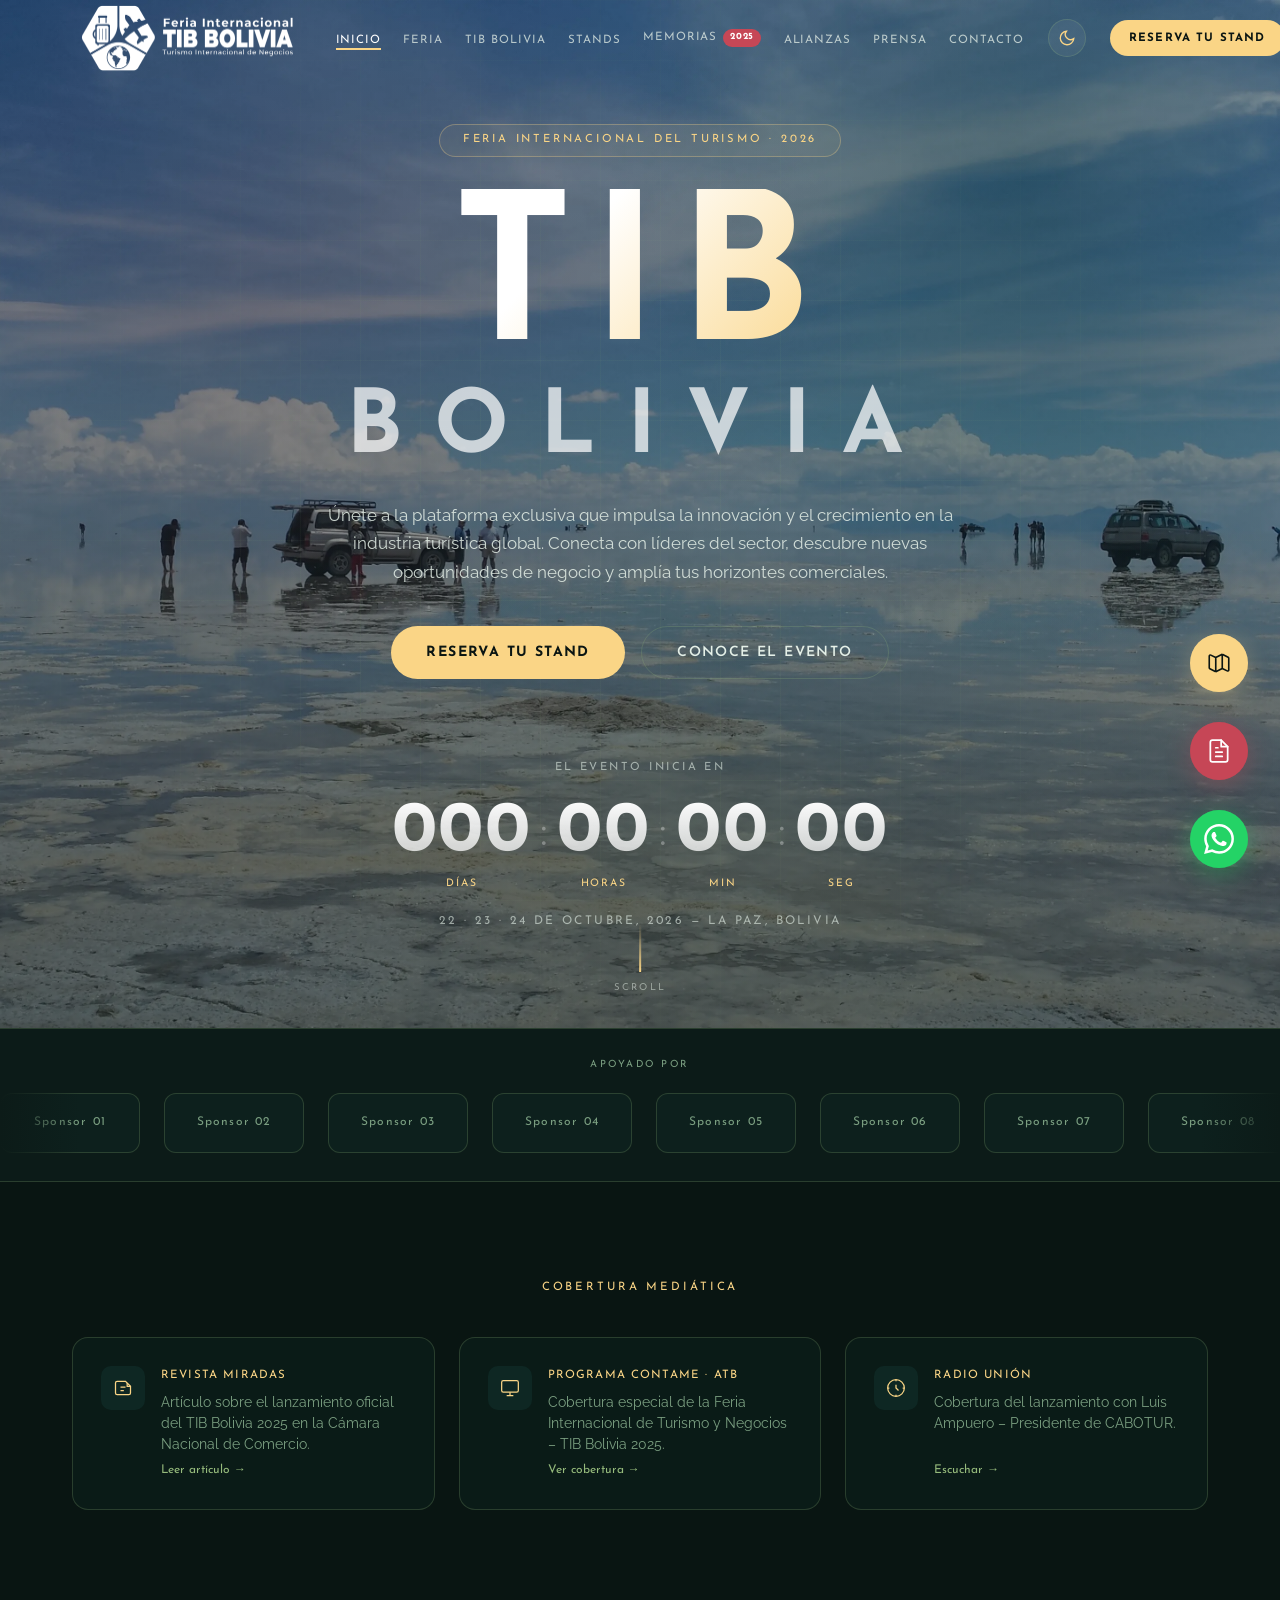
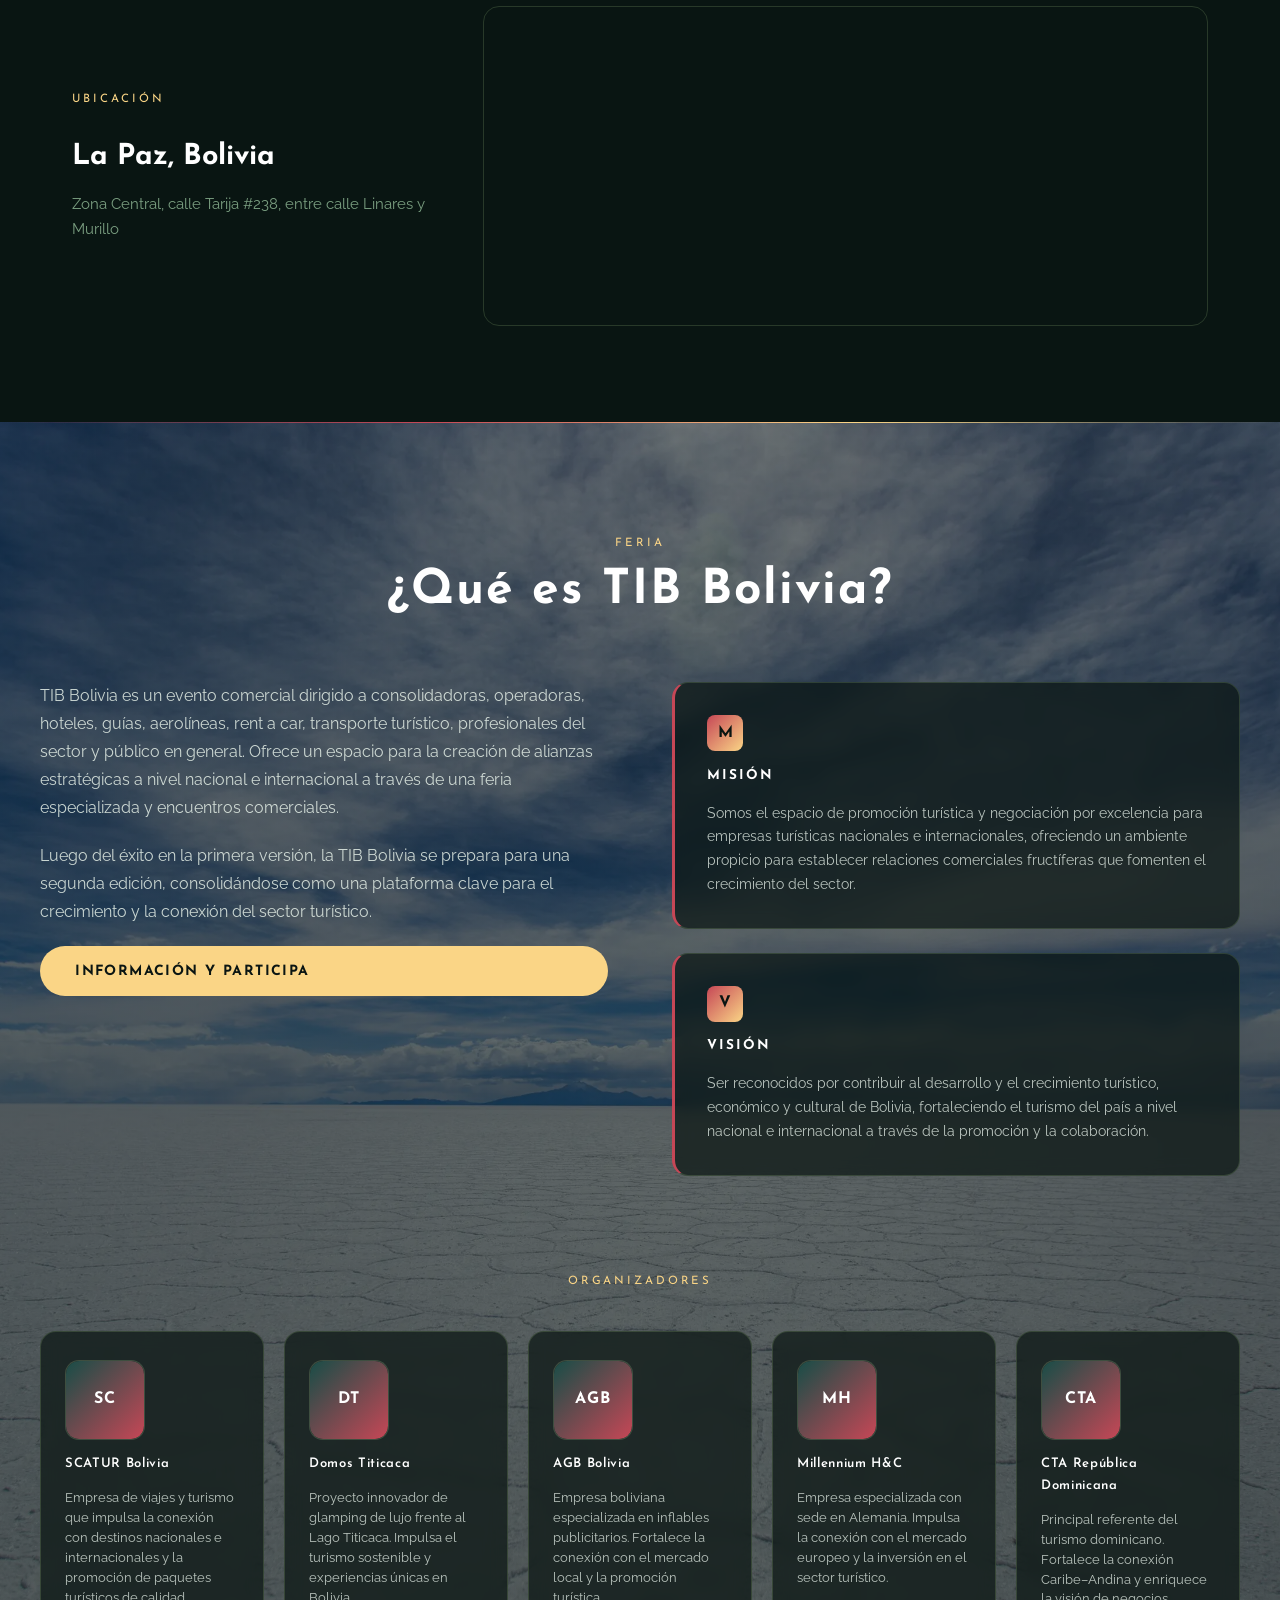
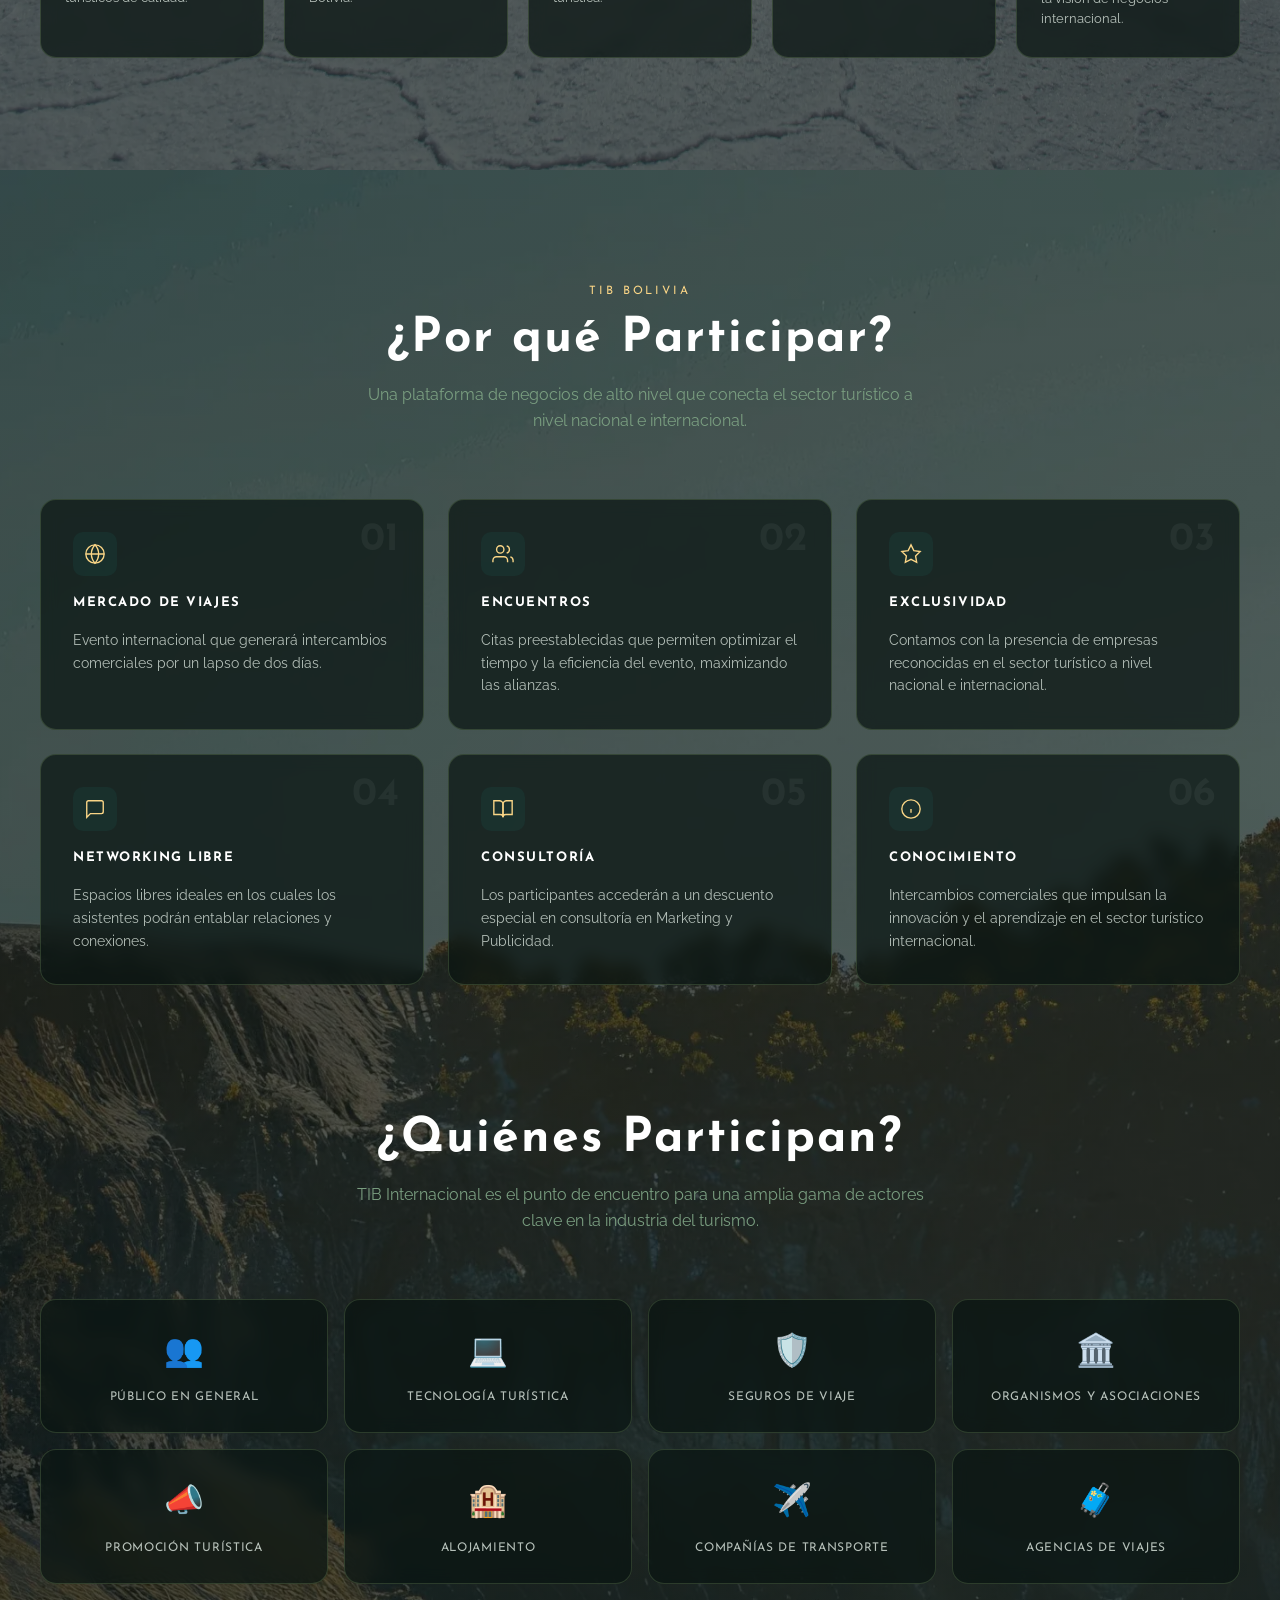
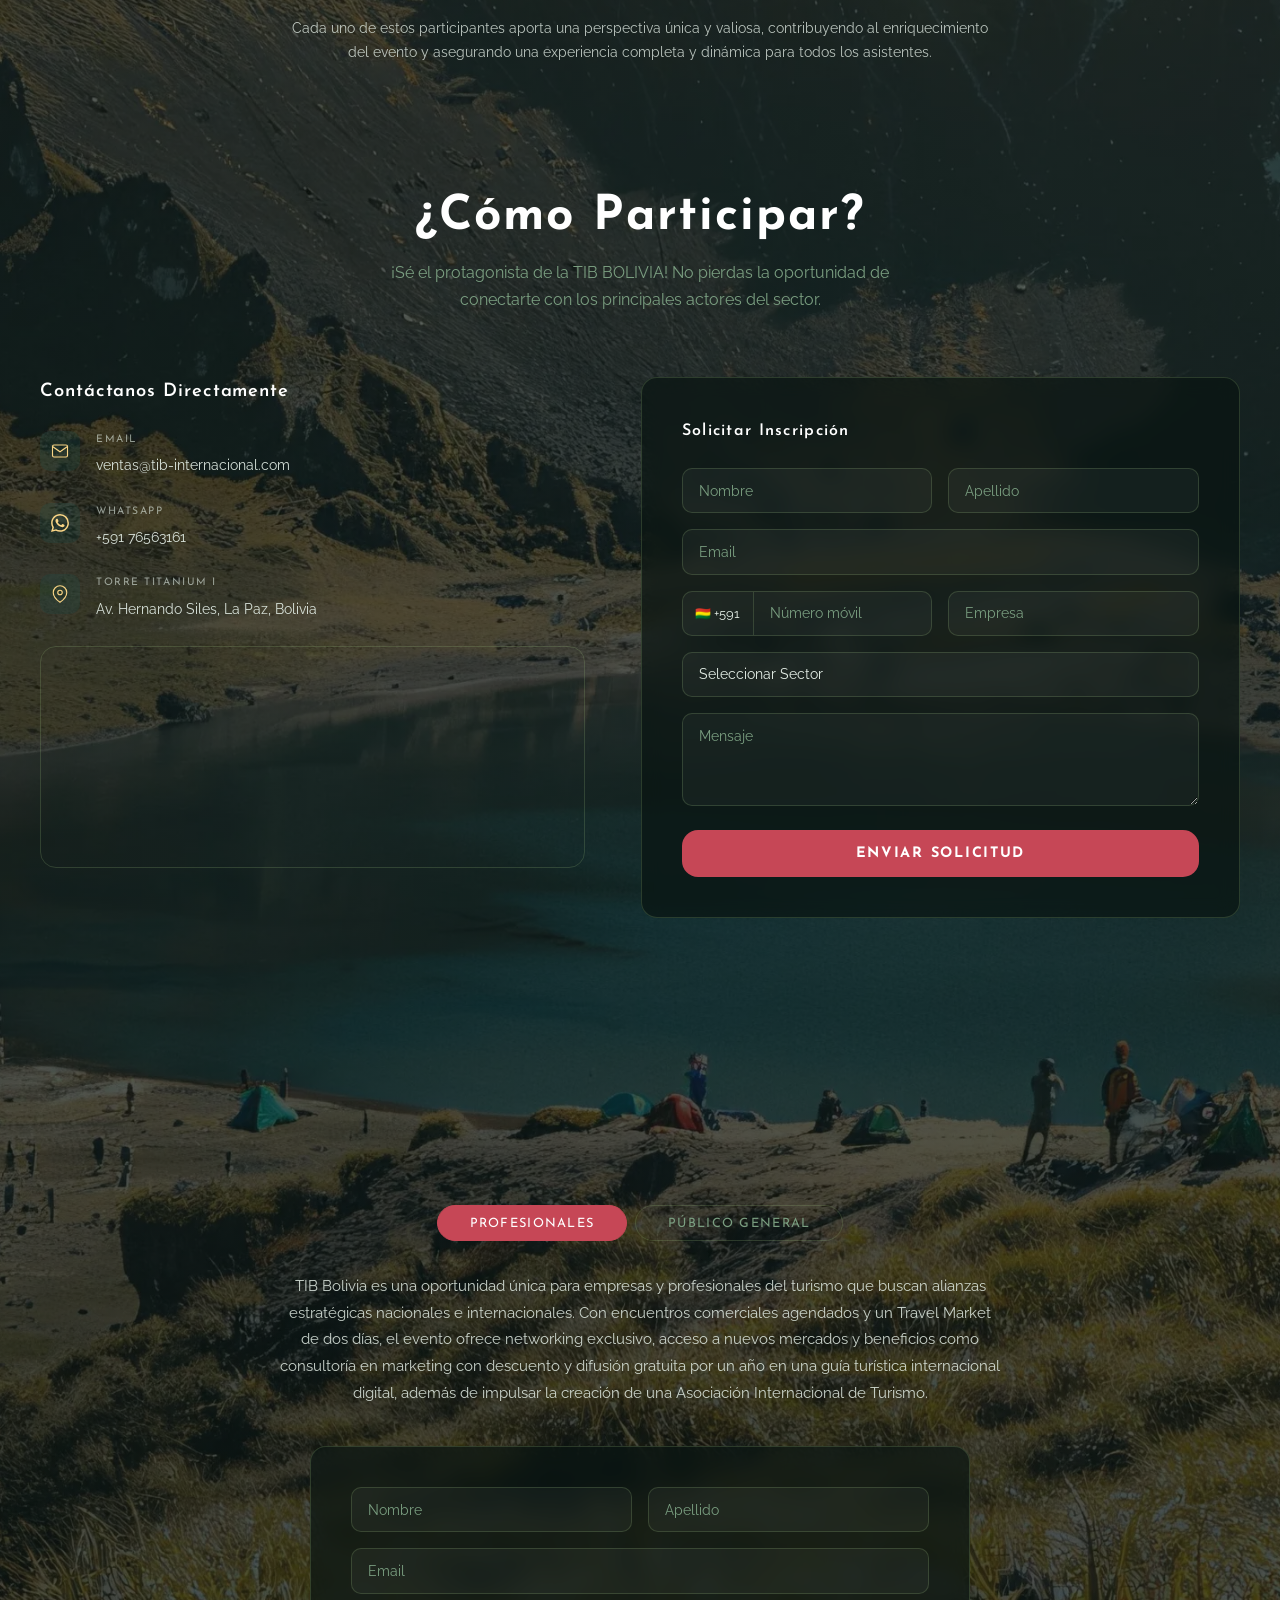
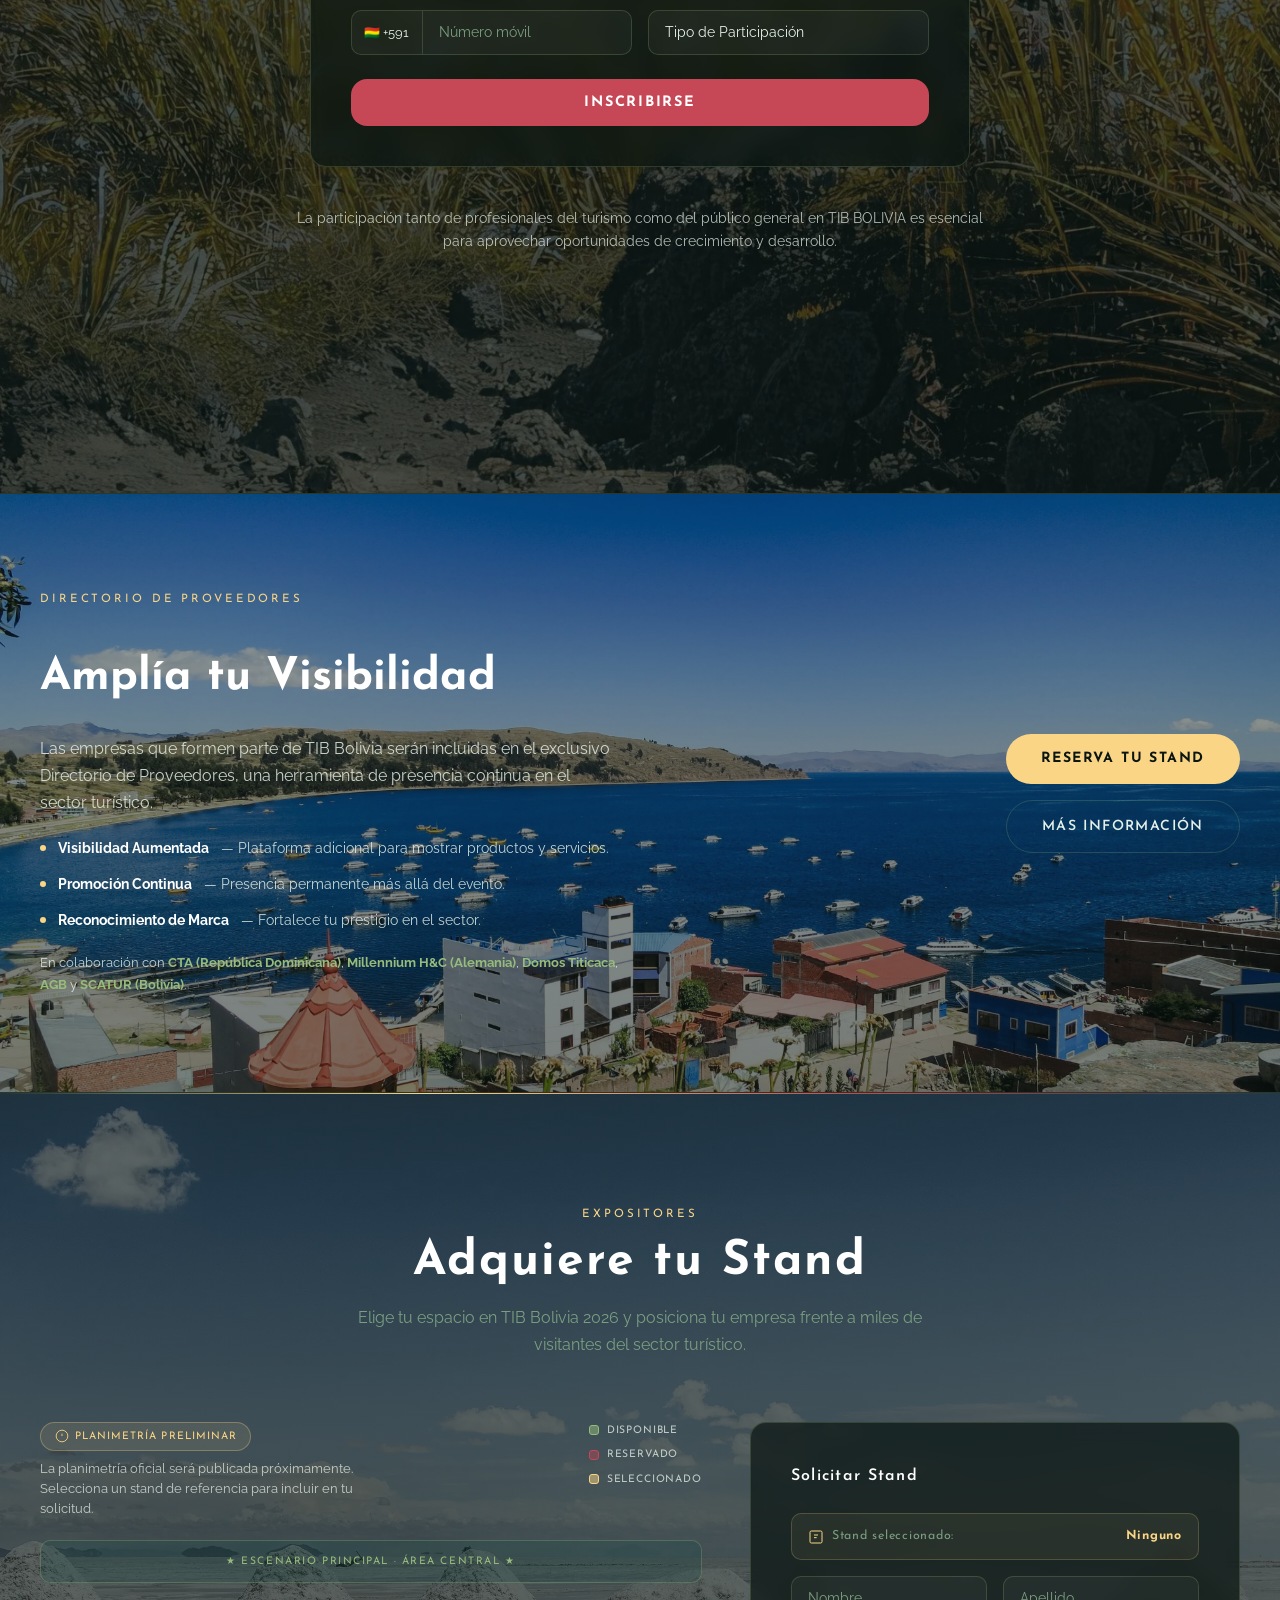
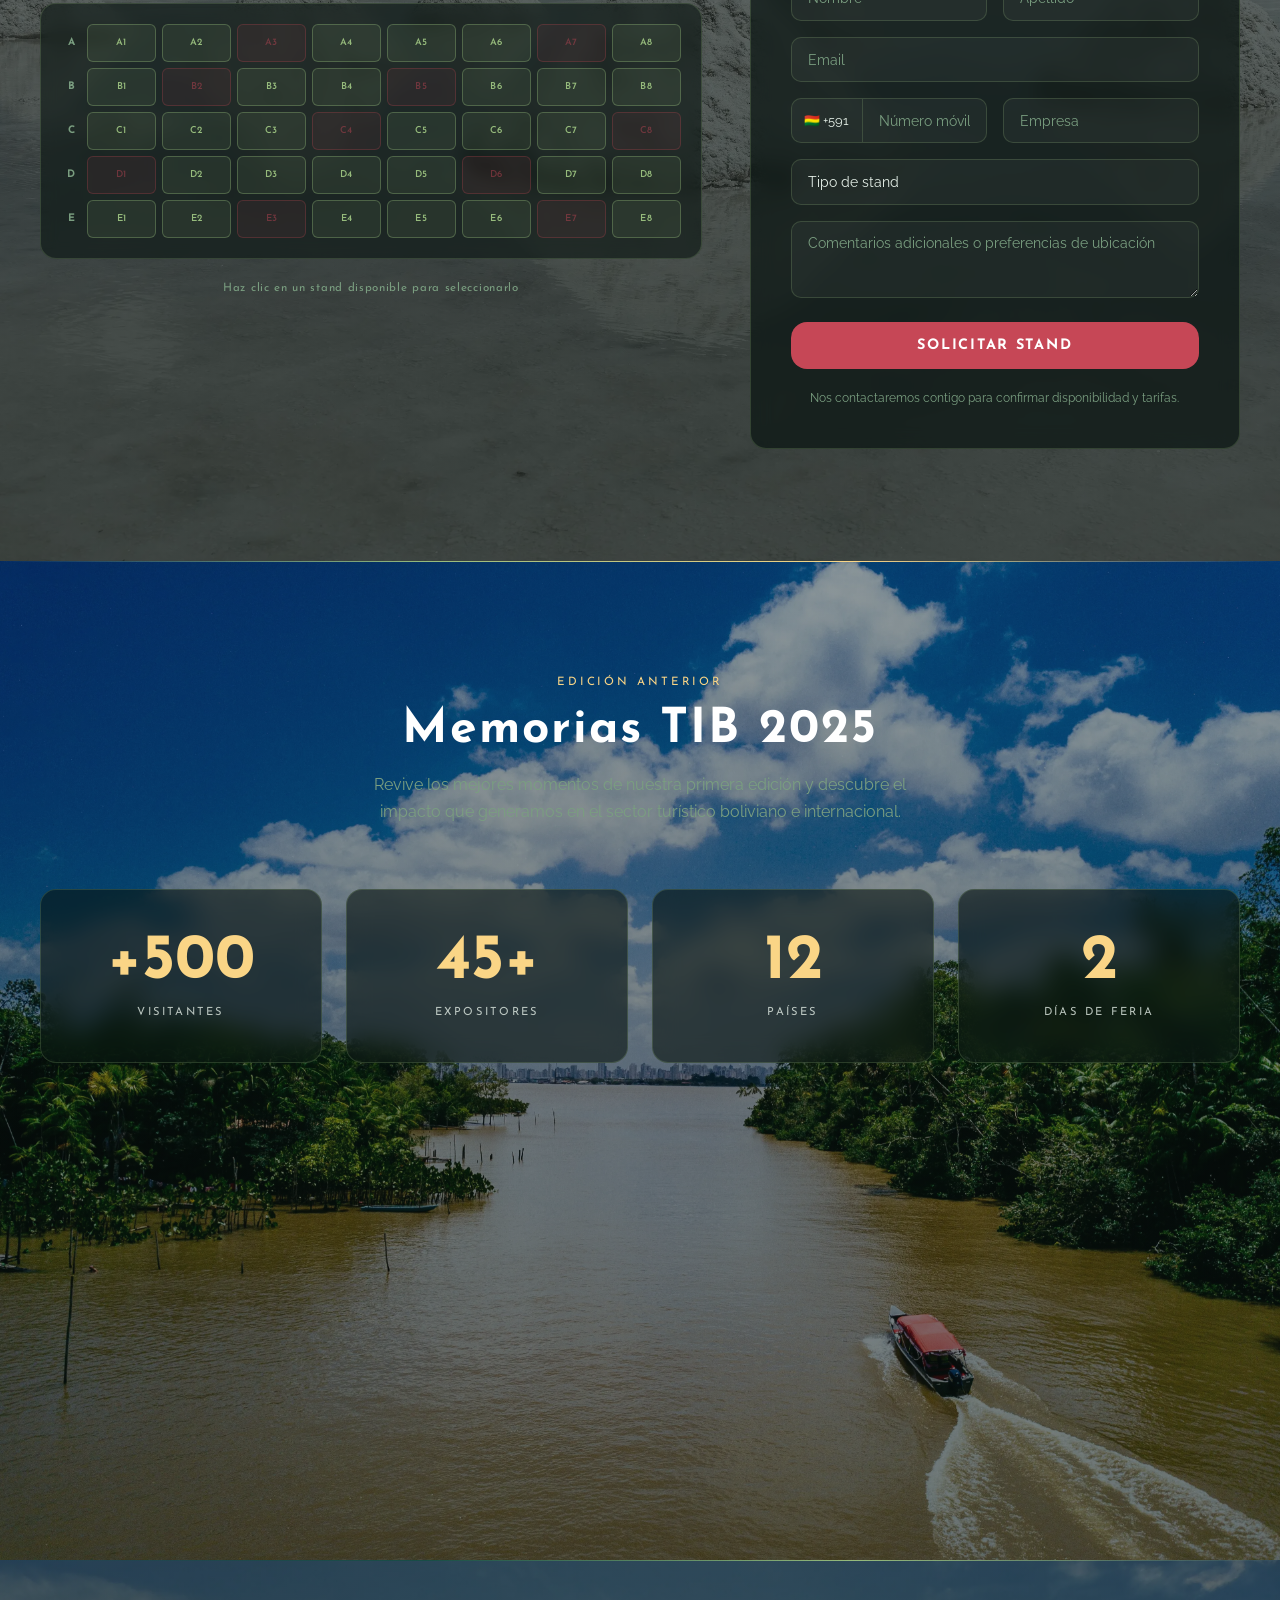
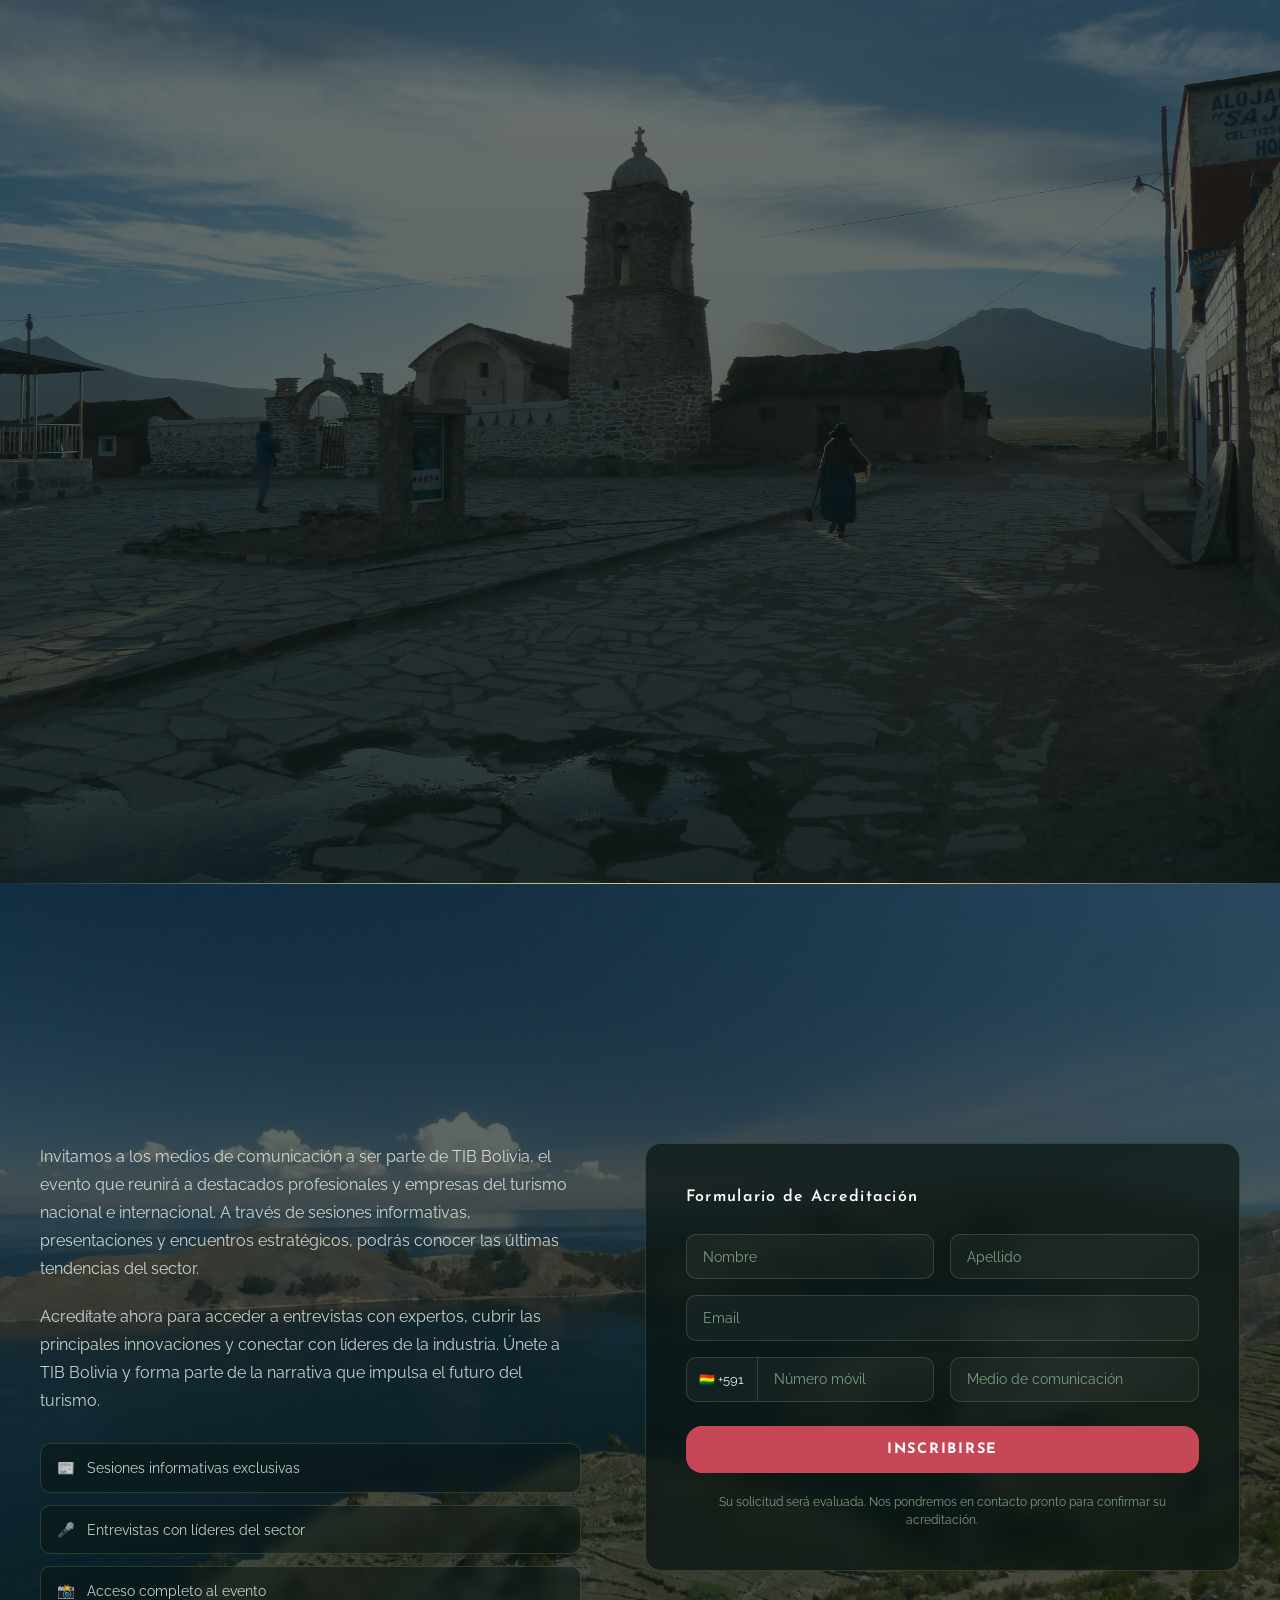
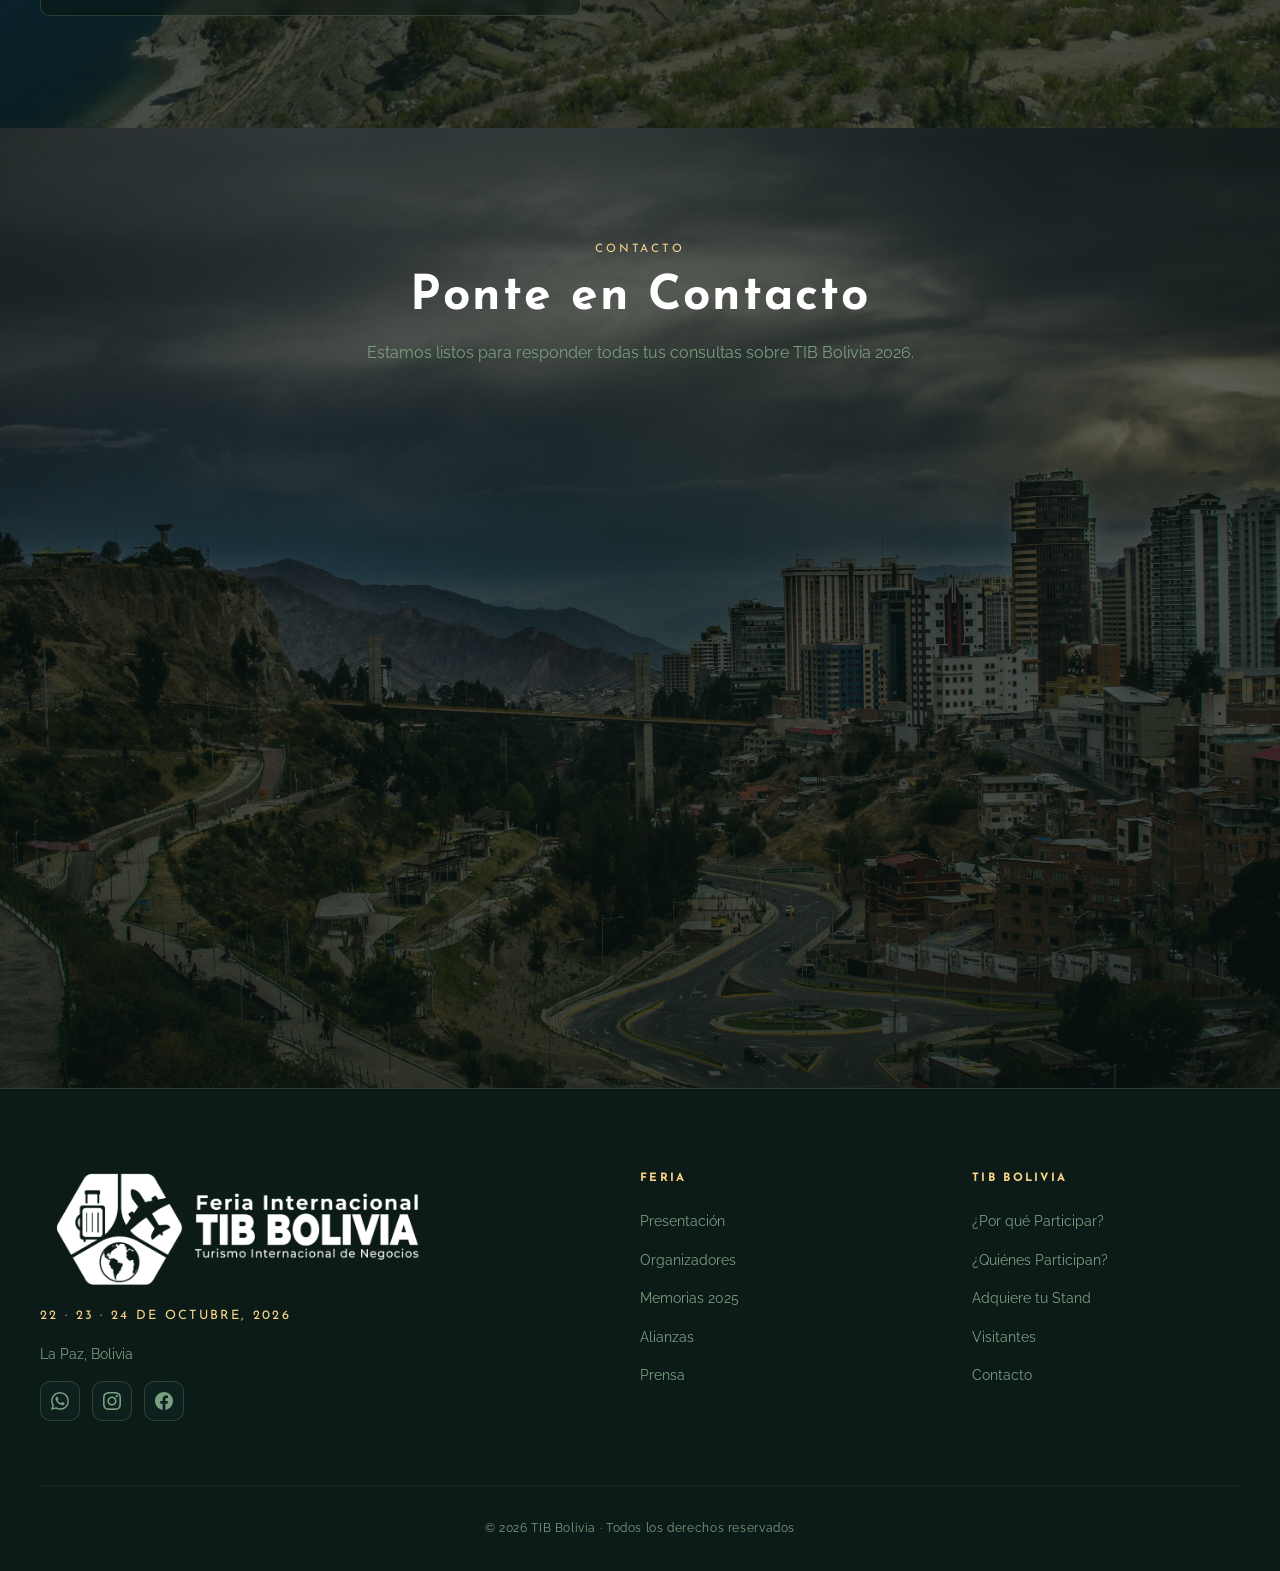
==== commit 3b4fbacd: "Version con los temas en modo claro y oscuro V2 casi completa de la web de tib ya con los links esta" ====
--- a/index.html
+++ b/index.html
@@ -1,34 +1,48 @@
 <!DOCTYPE html>
-<html lang="es">
-
+<html lang="es" data-theme="dark">
 <head>
   <meta charset="UTF-8" />
   <meta name="viewport" content="width=device-width, initial-scale=1.0" />
   <title>TIB Bolivia 2026 | Feria Internacional del Turismo</title>
   <link rel="preconnect" href="https://fonts.googleapis.com" />
   <link rel="preconnect" href="https://fonts.gstatic.com" crossorigin />
-  <link
-    href="https://fonts.googleapis.com/css2?family=Josefin+Sans:wght@300;400;600;700&family=Raleway:wght@300;400;500;600;700;800;900&display=swap"
-    rel="stylesheet" />
+  <link href="https://fonts.googleapis.com/css2?family=Josefin+Sans:wght@300;400;600;700&family=Raleway:wght@300;400;500;600;700;800;900&display=swap" rel="stylesheet" />
   <link rel="stylesheet" href="styles.css" />
+  <!-- Aplicar tema antes de pintar para evitar flash -->
+  <script>
+    (function () {
+      try {
+        var t = localStorage.getItem('tib-theme');
+        if (t === 'light' || t === 'dark') document.documentElement.setAttribute('data-theme', t);
+      } catch (e) {}
+    })();
+  </script>
 </head>
-
 <body>
 
-  <!-- ═══════════════════════════ NAVBAR ═══════════════════════════ -->
+  <!-- ═══════════════════════════ Barra de Navegación ═══════════════════════════ -->
   <nav class="navbar" id="navbar">
     <div class="nav-inner">
       <a href="#inicio" class="nav-logo">
-        <span class="logo-tib">TIB</span><span class="logo-sep"></span><span class="logo-bolivia">BOLIVIA</span>
+        <!-- Logo con dos variantes: la blanca se usa en hero/secciones oscuras, la color se usa en navbar scrolled (modo claro) -->
+        <img src="contenido/TIB-Logos/TIB-HORIZONTAL-BLANCO-1.png" alt="TIB Bolivia" class="nav-logo-img nav-logo-white" />
+        <img src="contenido/TIB-Logos/TIB-HORIZONTAL (logo con clores rojo amarillo y verde).png" alt="TIB Bolivia" class="nav-logo-img nav-logo-color" />
       </a>
       <ul class="nav-links">
         <li><a href="#inicio">Inicio</a></li>
         <li><a href="#feria">Feria</a></li>
         <li><a href="#tib">TIB Bolivia</a></li>
+        <li><a href="#stands">Stands</a></li>
+        <li><a href="#memorias" class="nav-link-memorias">Memorias <span class="nav-badge">2025</span></a></li>
+        <li><a href="#alianzas">Alianzas</a></li>
         <li><a href="#prensa">Prensa</a></li>
         <li><a href="#contacto">Contacto</a></li>
       </ul>
-      <a href="#como-participar" class="nav-cta">Reserva tu Espacio</a>
+      <button class="theme-toggle" id="themeToggle" aria-label="Cambiar tema" title="Cambiar tema">
+        <svg class="th-sun" viewBox="0 0 24 24" fill="none" stroke="currentColor" stroke-width="1.8" stroke-linecap="round"><circle cx="12" cy="12" r="4"/><path d="M12 2v2M12 20v2M4.93 4.93l1.41 1.41M17.66 17.66l1.41 1.41M2 12h2M20 12h2M4.93 19.07l1.41-1.41M17.66 6.34l1.41-1.41"/></svg>
+        <svg class="th-moon" viewBox="0 0 24 24" fill="none" stroke="currentColor" stroke-width="1.8" stroke-linecap="round"><path d="M21 12.79A9 9 0 1 1 11.21 3 7 7 0 0 0 21 12.79z"/></svg>
+      </button>
+      <a href="#stands" class="nav-cta">Reserva tu Stand</a>
       <button class="hamburger" id="hamburger" aria-label="Menú">
         <span></span><span></span><span></span>
       </button>
@@ -37,33 +51,49 @@
       <a href="#inicio">Inicio</a>
       <a href="#feria">Feria</a>
       <a href="#tib">TIB Bolivia</a>
+      <a href="#stands">Stands</a>
+      <a href="#memorias">Memorias 2025</a>
+      <a href="#alianzas">Alianzas</a>
       <a href="#prensa">Prensa</a>
       <a href="#contacto">Contacto</a>
-      <a href="#como-participar" class="mobile-cta">Reserva tu Espacio</a>
+      <button class="mobile-theme-toggle" id="mobileThemeToggle" aria-label="Cambiar tema">
+        <svg class="th-sun" viewBox="0 0 24 24" fill="none" stroke="currentColor" stroke-width="1.8" stroke-linecap="round"><circle cx="12" cy="12" r="4"/><path d="M12 2v2M12 20v2M4.93 4.93l1.41 1.41M17.66 17.66l1.41 1.41M2 12h2M20 12h2M4.93 19.07l1.41-1.41M17.66 6.34l1.41-1.41"/></svg>
+        <svg class="th-moon" viewBox="0 0 24 24" fill="none" stroke="currentColor" stroke-width="1.8" stroke-linecap="round"><path d="M21 12.79A9 9 0 1 1 11.21 3 7 7 0 0 0 21 12.79z"/></svg>
+        <span class="mt-label">Cambiar tema</span>
+      </button>
+      <a href="#stands" class="mobile-cta">Reserva tu Stand</a>
     </div>
   </nav>
 
   <!-- ═══════════════════════════ HERO ═══════════════════════════ -->
-  <section id="inicio" class="hero">
+  <section id="inicio" class="hero has-bg">
+    <!-- Capa de medio dedicada: cambiar <img> por <video> en el futuro sin tocar nada más -->
+    <div class="section-bg" data-bg="hero">
+      <img src="contenido/TIB-img-paisajes/Salar_de_uyuni1.webp" alt="" loading="eager" />
+      <!-- Para video futuro, descomentar:
+      <video autoplay muted loop playsinline poster="contenido/TIB-img-paisajes/Salar_de_uyuni1.webp">
+        <source src="contenido/videos/hero.mp4" type="video/mp4">
+      </video>
+      -->
+      <div class="section-bg-overlay"></div>
+    </div>
     <div class="hero-mesh"></div>
     <div class="hero-grid-lines"></div>
     <div class="hero-body">
-      <div class="hero-badge reveal">FERIA INTERNACIONAL DEL TURISMO · 2030</div>
+      <div class="hero-badge reveal">FERIA INTERNACIONAL DEL TURISMO · 2026</div>
       <h1 class="hero-title reveal">
         <span class="ht-tib">TIB</span>
         <span class="ht-bol">BOLIVIA</span>
       </h1>
       <p class="hero-sub reveal">
-        Únete a la plataforma exclusiva que impulsa la innovación y el crecimiento en la industria turística global.
-        Conecta con líderes del sector, descubre nuevas oportunidades de negocio y amplía tus horizontes comerciales.
+        Únete a la plataforma exclusiva que impulsa la innovación y el crecimiento en la industria turística global. Conecta con líderes del sector, descubre nuevas oportunidades de negocio y amplía tus horizontes comerciales.
       </p>
       <div class="hero-actions reveal">
-        <a href="#como-participar" class="btn-primary">Regístrate Ahora</a>
+        <a href="#stands" class="btn-primary">Reserva tu Stand</a>
         <a href="#feria" class="btn-ghost">Conoce el Evento</a>
       </div>
     </div>
 
-    <!-- COUNTDOWN -->
     <div class="countdown-wrap reveal">
       <p class="cd-label">El evento inicia en</p>
       <div class="countdown">
@@ -85,32 +115,38 @@
   </section>
 
   <!-- ═══════════════════════════ SPONSORS ═══════════════════════════ -->
+  <!--
+    Cada .sponsor-pill tiene un <img> con src="" listo para recibir el logo del sponsor.
+    Cuando llegue el logo: solo agregar la URL en el atributo src=""
+    Si src está vacío, el script.js automáticamente muestra el texto fallback (.sp-fallback).
+    El espacio del slot ya está dimensionado (ver .sponsor-pill en styles.css).
+  -->
   <div class="sponsors-strip">
     <p class="strip-label">APOYADO POR</p>
     <div class="sponsors-track">
       <div class="sponsors-scroll" id="sponsorsScroll">
-        <div class="sponsor-pill">Sponsor 01</div>
-        <div class="sponsor-pill">Sponsor 02</div>
-        <div class="sponsor-pill">Sponsor 03</div>
-        <div class="sponsor-pill">Sponsor 04</div>
-        <div class="sponsor-pill">Sponsor 05</div>
-        <div class="sponsor-pill">Sponsor 06</div>
-        <div class="sponsor-pill">Sponsor 07</div>
-        <div class="sponsor-pill">Sponsor 08</div>
-        <div class="sponsor-pill">Sponsor 09</div>
-        <div class="sponsor-pill">Sponsor 10</div>
-        <div class="sponsor-pill">Sponsor 11</div>
-        <div class="sponsor-pill">Sponsor 12</div>
-        <div class="sponsor-pill">Sponsor 13</div>
-        <div class="sponsor-pill">Sponsor 14</div>
-        <!-- Duplicate for seamless loop -->
-        <div class="sponsor-pill">Sponsor 01</div>
-        <div class="sponsor-pill">Sponsor 02</div>
-        <div class="sponsor-pill">Sponsor 03</div>
-        <div class="sponsor-pill">Sponsor 04</div>
-        <div class="sponsor-pill">Sponsor 05</div>
-        <div class="sponsor-pill">Sponsor 06</div>
-        <div class="sponsor-pill">Sponsor 07</div>
+        <div class="sponsor-pill"><img src="" alt="Sponsor 01" data-logo="sponsor-01" /><span class="sp-fallback">Sponsor 01</span></div>
+        <div class="sponsor-pill"><img src="" alt="Sponsor 02" data-logo="sponsor-02" /><span class="sp-fallback">Sponsor 02</span></div>
+        <div class="sponsor-pill"><img src="" alt="Sponsor 03" data-logo="sponsor-03" /><span class="sp-fallback">Sponsor 03</span></div>
+        <div class="sponsor-pill"><img src="" alt="Sponsor 04" data-logo="sponsor-04" /><span class="sp-fallback">Sponsor 04</span></div>
+        <div class="sponsor-pill"><img src="" alt="Sponsor 05" data-logo="sponsor-05" /><span class="sp-fallback">Sponsor 05</span></div>
+        <div class="sponsor-pill"><img src="" alt="Sponsor 06" data-logo="sponsor-06" /><span class="sp-fallback">Sponsor 06</span></div>
+        <div class="sponsor-pill"><img src="" alt="Sponsor 07" data-logo="sponsor-07" /><span class="sp-fallback">Sponsor 07</span></div>
+        <div class="sponsor-pill"><img src="" alt="Sponsor 08" data-logo="sponsor-08" /><span class="sp-fallback">Sponsor 08</span></div>
+        <div class="sponsor-pill"><img src="" alt="Sponsor 09" data-logo="sponsor-09" /><span class="sp-fallback">Sponsor 09</span></div>
+        <div class="sponsor-pill"><img src="" alt="Sponsor 10" data-logo="sponsor-10" /><span class="sp-fallback">Sponsor 10</span></div>
+        <div class="sponsor-pill"><img src="" alt="Sponsor 11" data-logo="sponsor-11" /><span class="sp-fallback">Sponsor 11</span></div>
+        <div class="sponsor-pill"><img src="" alt="Sponsor 12" data-logo="sponsor-12" /><span class="sp-fallback">Sponsor 12</span></div>
+        <div class="sponsor-pill"><img src="" alt="Sponsor 13" data-logo="sponsor-13" /><span class="sp-fallback">Sponsor 13</span></div>
+        <div class="sponsor-pill"><img src="" alt="Sponsor 14" data-logo="sponsor-14" /><span class="sp-fallback">Sponsor 14</span></div>
+        <!-- Duplicado para loop infinito del marquee -->
+        <div class="sponsor-pill" aria-hidden="true"><img src="" alt="" data-logo="sponsor-01" /><span class="sp-fallback">Sponsor 01</span></div>
+        <div class="sponsor-pill" aria-hidden="true"><img src="" alt="" data-logo="sponsor-02" /><span class="sp-fallback">Sponsor 02</span></div>
+        <div class="sponsor-pill" aria-hidden="true"><img src="" alt="" data-logo="sponsor-03" /><span class="sp-fallback">Sponsor 03</span></div>
+        <div class="sponsor-pill" aria-hidden="true"><img src="" alt="" data-logo="sponsor-04" /><span class="sp-fallback">Sponsor 04</span></div>
+        <div class="sponsor-pill" aria-hidden="true"><img src="" alt="" data-logo="sponsor-05" /><span class="sp-fallback">Sponsor 05</span></div>
+        <div class="sponsor-pill" aria-hidden="true"><img src="" alt="" data-logo="sponsor-06" /><span class="sp-fallback">Sponsor 06</span></div>
+        <div class="sponsor-pill" aria-hidden="true"><img src="" alt="" data-logo="sponsor-07" /><span class="sp-fallback">Sponsor 07</span></div>
       </div>
     </div>
   </div>
@@ -119,14 +155,9 @@
   <div class="media-row">
     <div class="section-label reveal">COBERTURA MEDIÁTICA</div>
     <div class="media-cards">
-      <a href="https://miradasnoticias.com/2025/01/09/tib-bolivia-2025-lanzamiento-oficial-del-evento-que-conecta-al-mundo-turistico/"
-        target="_blank" class="media-card reveal">
+      <a href="https://miradasnoticias.com/2025/01/09/tib-bolivia-2025-lanzamiento-oficial-del-evento-que-conecta-al-mundo-turistico/" target="_blank" class="media-card reveal">
         <div class="mc-icon">
-          <svg viewBox="0 0 24 24" fill="none" stroke="currentColor" stroke-width="1.5">
-            <path d="M19 20H5a2 2 0 01-2-2V6a2 2 0 012-2h10l6 6v8a2 2 0 01-2 2z" />
-            <path d="M17 6v4h4" />
-            <path d="M9 11h6M9 15h4" />
-          </svg>
+          <svg viewBox="0 0 24 24" fill="none" stroke="currentColor" stroke-width="1.5"><path d="M19 20H5a2 2 0 01-2-2V6a2 2 0 012-2h10l6 6v8a2 2 0 01-2 2z"/><path d="M17 6v4h4"/><path d="M9 11h6M9 15h4"/></svg>
         </div>
         <div class="mc-body">
           <span class="mc-source">Revista Miradas</span>
@@ -136,10 +167,7 @@
       </a>
       <a href="https://www.facebook.com/share/v/17j3ZUhMBy/" target="_blank" class="media-card reveal">
         <div class="mc-icon">
-          <svg viewBox="0 0 24 24" fill="none" stroke="currentColor" stroke-width="1.5">
-            <rect x="2" y="3" width="20" height="14" rx="2" />
-            <path d="M8 21h8M12 17v4" />
-          </svg>
+          <svg viewBox="0 0 24 24" fill="none" stroke="currentColor" stroke-width="1.5"><rect x="2" y="3" width="20" height="14" rx="2"/><path d="M8 21h8M12 17v4"/></svg>
         </div>
         <div class="mc-body">
           <span class="mc-source">Programa Contame · ATB</span>
@@ -149,11 +177,7 @@
       </a>
       <a href="https://www.facebook.com/share/v/1BmMdhhQEc/" target="_blank" class="media-card reveal">
         <div class="mc-icon">
-          <svg viewBox="0 0 24 24" fill="none" stroke="currentColor" stroke-width="1.5">
-            <circle cx="12" cy="12" r="10" />
-            <path d="M12 8v4l3 3" />
-            <path d="M2 12h2M20 12h2M12 2v2M12 20v2" />
-          </svg>
+          <svg viewBox="0 0 24 24" fill="none" stroke="currentColor" stroke-width="1.5"><circle cx="12" cy="12" r="10"/><path d="M12 8v4l3 3"/><path d="M2 12h2M20 12h2M12 2v2M12 20v2"/></svg>
         </div>
         <div class="mc-body">
           <span class="mc-source">Radio Unión</span>
@@ -180,7 +204,11 @@
   </div>
 
   <!-- ═══════════════════════════ SECCIÓN 2: FERIA ═══════════════════════════ -->
-  <section id="feria" class="section-feria">
+  <section id="feria" class="section-feria has-bg">
+    <div class="section-bg" data-bg="feria">
+      <img src="contenido/TIB-img-paisajes/Salar_de_uyuni3.webp" alt="" loading="lazy" />
+      <div class="section-bg-overlay"></div>
+    </div>
     <div class="section-intro reveal">
       <div class="section-tag-v">FERIA</div>
       <h2 class="section-h2">¿Qué es TIB Bolivia?</h2>
@@ -188,151 +216,126 @@
 
     <div class="feria-layout">
       <div class="feria-text reveal">
-        <p>TIB Bolivia es un evento comercial dirigido a consolidadoras, operadoras, hoteles, guías, aerolíneas, rent a
-          car, transporte turístico, profesionales del sector y público en general. Ofrece un espacio para la creación
-          de alianzas estratégicas a nivel nacional e internacional a través de una feria especializada y encuentros
-          comerciales.</p>
-        <p>Luego del éxito en la primera versión, la TIB Bolivia se prepara para una segunda edición, consolidándose
-          como una plataforma clave para el crecimiento y la conexión del sector turístico.</p>
-        <a href="#como-participar" class="btn-primary">Información y Participa</a>
+        <p>TIB Bolivia es un evento comercial dirigido a consolidadoras, operadoras, hoteles, guías, aerolíneas, rent a car, transporte turístico, profesionales del sector y público en general. Ofrece un espacio para la creación de alianzas estratégicas a nivel nacional e internacional a través de una feria especializada y encuentros comerciales.</p>
+        <p>Luego del éxito en la primera versión, la TIB Bolivia se prepara para una segunda edición, consolidándose como una plataforma clave para el crecimiento y la conexión del sector turístico.</p>
+        <a href="#stands" class="btn-primary">Información y Participa</a>
       </div>
       <div class="mv-stack">
         <div class="mv-card reveal">
           <div class="mv-icon">M</div>
           <h3>Misión</h3>
-          <p>Somos el espacio de promoción turística y negociación por excelencia para empresas turísticas nacionales e
-            internacionales, ofreciendo un ambiente propicio para establecer relaciones comerciales fructíferas que
-            fomenten el crecimiento del sector.</p>
+          <p>Somos el espacio de promoción turística y negociación por excelencia para empresas turísticas nacionales e internacionales, ofreciendo un ambiente propicio para establecer relaciones comerciales fructíferas que fomenten el crecimiento del sector.</p>
         </div>
         <div class="mv-card reveal">
           <div class="mv-icon">V</div>
           <h3>Visión</h3>
-          <p>Ser reconocidos por contribuir al desarrollo y el crecimiento turístico, económico y cultural de Bolivia,
-            fortaleciendo el turismo del país a nivel nacional e internacional a través de la promoción y la
-            colaboración.</p>
+          <p>Ser reconocidos por contribuir al desarrollo y el crecimiento turístico, económico y cultural de Bolivia, fortaleciendo el turismo del país a nivel nacional e internacional a través de la promoción y la colaboración.</p>
         </div>
       </div>
     </div>
 
     <!-- ORGANIZADORES -->
+    <!--
+      Cada .org-logo-wrap tiene <img> + fallback de iniciales. Para insertar logo: src=""
+      Si el src está vacío, se muestran las iniciales automáticamente.
+    -->
     <div class="organizers-wrap">
       <div class="section-label reveal">ORGANIZADORES</div>
       <div class="org-grid">
         <div class="org-card reveal">
-          <div class="org-initials">SC</div>
+          <div class="org-logo-wrap">
+            <img src="" alt="SCATUR Bolivia" data-logo="org-scatur" />
+            <span class="org-initials">SC</span>
+          </div>
           <h4>SCATUR Bolivia</h4>
-          <p>Empresa de viajes y turismo que impulsa la conexión con destinos nacionales e internacionales y la
-            promoción de paquetes turísticos de calidad.</p>
+          <p>Empresa de viajes y turismo que impulsa la conexión con destinos nacionales e internacionales y la promoción de paquetes turísticos de calidad.</p>
         </div>
         <div class="org-card reveal">
-          <div class="org-initials">DT</div>
+          <div class="org-logo-wrap">
+            <img src="" alt="Domos Titicaca" data-logo="org-domos" />
+            <span class="org-initials">DT</span>
+          </div>
           <h4>Domos Titicaca</h4>
-          <p>Proyecto innovador de glamping de lujo frente al Lago Titicaca. Impulsa el turismo sostenible y
-            experiencias únicas en Bolivia.</p>
+          <p>Proyecto innovador de glamping de lujo frente al Lago Titicaca. Impulsa el turismo sostenible y experiencias únicas en Bolivia.</p>
         </div>
         <div class="org-card reveal">
-          <div class="org-initials">AGB</div>
+          <div class="org-logo-wrap">
+            <img src="" alt="AGB Bolivia" data-logo="org-agb" />
+            <span class="org-initials">AGB</span>
+          </div>
           <h4>AGB Bolivia</h4>
-          <p>Empresa boliviana especializada en inflables publicitarios. Fortalece la conexión con el mercado local y la
-            promoción turística.</p>
+          <p>Empresa boliviana especializada en inflables publicitarios. Fortalece la conexión con el mercado local y la promoción turística.</p>
         </div>
         <div class="org-card reveal">
-          <div class="org-initials">MH</div>
+          <div class="org-logo-wrap">
+            <img src="" alt="Millennium H&amp;C" data-logo="org-millennium" />
+            <span class="org-initials">MH</span>
+          </div>
           <h4>Millennium H&amp;C</h4>
-          <p>Empresa especializada con sede en Alemania. Impulsa la conexión con el mercado europeo y la inversión en el
-            sector turístico.</p>
+          <p>Empresa especializada con sede en Alemania. Impulsa la conexión con el mercado europeo y la inversión en el sector turístico.</p>
         </div>
         <div class="org-card reveal">
-          <div class="org-initials">CTA</div>
+          <div class="org-logo-wrap">
+            <img src="" alt="CTA República Dominicana" data-logo="org-cta" />
+            <span class="org-initials">CTA</span>
+          </div>
           <h4>CTA República Dominicana</h4>
-          <p>Principal referente del turismo dominicano. Fortalece la conexión Caribe–Andina y enriquece la visión de
-            negocios internacional.</p>
+          <p>Principal referente del turismo dominicano. Fortalece la conexión Caribe–Andina y enriquece la visión de negocios internacional.</p>
         </div>
       </div>
     </div>
   </section>
 
   <!-- ═══════════════════════════ SECCIÓN 3: TIB BOLIVIA ═══════════════════════════ -->
-  <section id="tib" class="section-tib">
+  <section id="tib" class="section-tib has-bg">
+    <div class="section-bg" data-bg="tib">
+      <img src="contenido/TIB-img-paisajes/paisaje_vertical_para formatos especiales.webp" alt="" loading="lazy" />
+      <div class="section-bg-overlay"></div>
+    </div>
 
     <!-- POR QUÉ PARTICIPAR -->
     <div class="why-wrap">
       <div class="section-intro reveal">
         <div class="section-tag-v">TIB BOLIVIA</div>
         <h2 class="section-h2">¿Por qué Participar?</h2>
-        <p class="section-desc">Una plataforma de negocios de alto nivel que conecta el sector turístico a nivel
-          nacional e internacional.</p>
+        <p class="section-desc">Una plataforma de negocios de alto nivel que conecta el sector turístico a nivel nacional e internacional.</p>
       </div>
       <div class="benefits-grid">
         <div class="benefit-card reveal">
           <div class="bc-num">01</div>
-          <div class="bc-icon">
-            <svg viewBox="0 0 24 24" fill="none" stroke="currentColor" stroke-width="1.5">
-              <circle cx="12" cy="12" r="10" />
-              <path d="M12 2a15.3 15.3 0 014 10 15.3 15.3 0 01-4 10 15.3 15.3 0 01-4-10 15.3 15.3 0 014-10z" />
-              <path d="M2 12h20" />
-            </svg>
-          </div>
+          <div class="bc-icon"><svg viewBox="0 0 24 24" fill="none" stroke="currentColor" stroke-width="1.5"><circle cx="12" cy="12" r="10"/><path d="M12 2a15.3 15.3 0 014 10 15.3 15.3 0 01-4 10 15.3 15.3 0 01-4-10 15.3 15.3 0 014-10z"/><path d="M2 12h20"/></svg></div>
           <h4>Mercado de Viajes</h4>
           <p>Evento internacional que generará intercambios comerciales por un lapso de dos días.</p>
         </div>
         <div class="benefit-card reveal">
           <div class="bc-num">02</div>
-          <div class="bc-icon">
-            <svg viewBox="0 0 24 24" fill="none" stroke="currentColor" stroke-width="1.5">
-              <path d="M17 21v-2a4 4 0 00-4-4H5a4 4 0 00-4 4v2" />
-              <circle cx="9" cy="7" r="4" />
-              <path d="M23 21v-2a4 4 0 00-3-3.87M16 3.13a4 4 0 010 7.75" />
-            </svg>
-          </div>
+          <div class="bc-icon"><svg viewBox="0 0 24 24" fill="none" stroke="currentColor" stroke-width="1.5"><path d="M17 21v-2a4 4 0 00-4-4H5a4 4 0 00-4 4v2"/><circle cx="9" cy="7" r="4"/><path d="M23 21v-2a4 4 0 00-3-3.87M16 3.13a4 4 0 010 7.75"/></svg></div>
           <h4>Encuentros</h4>
-          <p>Citas preestablecidas que permiten optimizar el tiempo y la eficiencia del evento, maximizando las
-            alianzas.</p>
+          <p>Citas preestablecidas que permiten optimizar el tiempo y la eficiencia del evento, maximizando las alianzas.</p>
         </div>
         <div class="benefit-card reveal">
           <div class="bc-num">03</div>
-          <div class="bc-icon">
-            <svg viewBox="0 0 24 24" fill="none" stroke="currentColor" stroke-width="1.5">
-              <polygon
-                points="12 2 15.09 8.26 22 9.27 17 14.14 18.18 21.02 12 17.77 5.82 21.02 7 14.14 2 9.27 8.91 8.26 12 2" />
-            </svg>
-          </div>
+          <div class="bc-icon"><svg viewBox="0 0 24 24" fill="none" stroke="currentColor" stroke-width="1.5"><polygon points="12 2 15.09 8.26 22 9.27 17 14.14 18.18 21.02 12 17.77 5.82 21.02 7 14.14 2 9.27 8.91 8.26 12 2"/></svg></div>
           <h4>Exclusividad</h4>
-          <p>Contamos con la presencia de empresas reconocidas en el sector turístico a nivel nacional e internacional.
-          </p>
+          <p>Contamos con la presencia de empresas reconocidas en el sector turístico a nivel nacional e internacional.</p>
         </div>
         <div class="benefit-card reveal">
           <div class="bc-num">04</div>
-          <div class="bc-icon">
-            <svg viewBox="0 0 24 24" fill="none" stroke="currentColor" stroke-width="1.5">
-              <path d="M21 15a2 2 0 01-2 2H7l-4 4V5a2 2 0 012-2h14a2 2 0 012 2z" />
-            </svg>
-          </div>
+          <div class="bc-icon"><svg viewBox="0 0 24 24" fill="none" stroke="currentColor" stroke-width="1.5"><path d="M21 15a2 2 0 01-2 2H7l-4 4V5a2 2 0 012-2h14a2 2 0 012 2z"/></svg></div>
           <h4>Networking Libre</h4>
           <p>Espacios libres ideales en los cuales los asistentes podrán entablar relaciones y conexiones.</p>
         </div>
         <div class="benefit-card reveal">
           <div class="bc-num">05</div>
-          <div class="bc-icon">
-            <svg viewBox="0 0 24 24" fill="none" stroke="currentColor" stroke-width="1.5">
-              <path d="M2 3h6a4 4 0 014 4v14a3 3 0 00-3-3H2z" />
-              <path d="M22 3h-6a4 4 0 00-4 4v14a3 3 0 013-3h7z" />
-            </svg>
-          </div>
+          <div class="bc-icon"><svg viewBox="0 0 24 24" fill="none" stroke="currentColor" stroke-width="1.5"><path d="M2 3h6a4 4 0 014 4v14a3 3 0 00-3-3H2z"/><path d="M22 3h-6a4 4 0 00-4 4v14a3 3 0 013-3h7z"/></svg></div>
           <h4>Consultoría</h4>
           <p>Los participantes accederán a un descuento especial en consultoría en Marketing y Publicidad.</p>
         </div>
         <div class="benefit-card reveal">
           <div class="bc-num">06</div>
-          <div class="bc-icon">
-            <svg viewBox="0 0 24 24" fill="none" stroke="currentColor" stroke-width="1.5">
-              <circle cx="12" cy="12" r="10" />
-              <path d="M12 16v-4M12 8h.01" />
-            </svg>
-          </div>
+          <div class="bc-icon"><svg viewBox="0 0 24 24" fill="none" stroke="currentColor" stroke-width="1.5"><circle cx="12" cy="12" r="10"/><path d="M12 16v-4M12 8h.01"/></svg></div>
           <h4>Conocimiento</h4>
-          <p>Intercambios comerciales que impulsan la innovación y el aprendizaje en el sector turístico internacional.
-          </p>
+          <p>Intercambios comerciales que impulsan la innovación y el aprendizaje en el sector turístico internacional.</p>
         </div>
       </div>
     </div>
@@ -341,84 +344,49 @@
     <div class="who-wrap">
       <div class="section-intro reveal">
         <h2 class="section-h2">¿Quiénes Participan?</h2>
-        <p class="section-desc">TIB Internacional es el punto de encuentro para una amplia gama de actores clave en la
-          industria del turismo.</p>
+        <p class="section-desc">TIB Internacional es el punto de encuentro para una amplia gama de actores clave en la industria del turismo.</p>
       </div>
       <div class="participants-grid">
-        <div class="part-item reveal">
-          <div class="pi-icon">👥</div><span>Público en General</span>
-        </div>
-        <div class="part-item reveal">
-          <div class="pi-icon">💻</div><span>Tecnología Turística</span>
-        </div>
-        <div class="part-item reveal">
-          <div class="pi-icon">🛡️</div><span>Seguros de Viaje</span>
-        </div>
-        <div class="part-item reveal">
-          <div class="pi-icon">🏛️</div><span>Organismos y Asociaciones</span>
-        </div>
-        <div class="part-item reveal">
-          <div class="pi-icon">📣</div><span>Promoción Turística</span>
-        </div>
-        <div class="part-item reveal">
-          <div class="pi-icon">🏨</div><span>Alojamiento</span>
-        </div>
-        <div class="part-item reveal">
-          <div class="pi-icon">✈️</div><span>Compañías de Transporte</span>
-        </div>
-        <div class="part-item reveal">
-          <div class="pi-icon">🧳</div><span>Agencias de Viajes</span>
-        </div>
-      </div>
-      <p class="who-note reveal">Cada uno de estos participantes aporta una perspectiva única y valiosa, contribuyendo
-        al enriquecimiento del evento y asegurando una experiencia completa y dinámica para todos los asistentes.</p>
+        <div class="part-item reveal"><div class="pi-icon">👥</div><span>Público en General</span></div>
+        <div class="part-item reveal"><div class="pi-icon">💻</div><span>Tecnología Turística</span></div>
+        <div class="part-item reveal"><div class="pi-icon">🛡️</div><span>Seguros de Viaje</span></div>
+        <div class="part-item reveal"><div class="pi-icon">🏛️</div><span>Organismos y Asociaciones</span></div>
+        <div class="part-item reveal"><div class="pi-icon">📣</div><span>Promoción Turística</span></div>
+        <div class="part-item reveal"><div class="pi-icon">🏨</div><span>Alojamiento</span></div>
+        <div class="part-item reveal"><div class="pi-icon">✈️</div><span>Compañías de Transporte</span></div>
+        <div class="part-item reveal"><div class="pi-icon">🧳</div><span>Agencias de Viajes</span></div>
+      </div>
+      <p class="who-note reveal">Cada uno de estos participantes aporta una perspectiva única y valiosa, contribuyendo al enriquecimiento del evento y asegurando una experiencia completa y dinámica para todos los asistentes.</p>
     </div>
 
     <!-- CÓMO PARTICIPAR -->
     <div id="como-participar" class="how-wrap">
       <div class="section-intro reveal">
         <h2 class="section-h2">¿Cómo Participar?</h2>
-        <p class="section-desc">¡Sé el protagonista de la TIB BOLIVIA! No pierdas la oportunidad de conectarte con los
-          principales actores del sector.</p>
+        <p class="section-desc">¡Sé el protagonista de la TIB BOLIVIA! No pierdas la oportunidad de conectarte con los principales actores del sector.</p>
       </div>
       <div class="how-layout">
         <div class="how-info reveal">
           <h3>Contáctanos Directamente</h3>
           <div class="how-contact-item">
-            <div class="hci-icon">
-              <svg viewBox="0 0 24 24" fill="none" stroke="currentColor" stroke-width="1.5">
-                <path d="M4 4h16c1.1 0 2 .9 2 2v12c0 1.1-.9 2-2 2H4c-1.1 0-2-.9-2-2V6c0-1.1.9-2 2-2z" />
-                <polyline points="22,6 12,13 2,6" />
-              </svg>
-            </div>
+            <div class="hci-icon"><svg viewBox="0 0 24 24" fill="none" stroke="currentColor" stroke-width="1.5"><path d="M4 4h16c1.1 0 2 .9 2 2v12c0 1.1-.9 2-2 2H4c-1.1 0-2-.9-2-2V6c0-1.1.9-2 2-2z"/><polyline points="22,6 12,13 2,6"/></svg></div>
             <div>
               <p class="hci-label">Email</p>
               <a href="mailto:ventas@tib-internacional.com">ventas@tib-internacional.com</a>
             </div>
           </div>
           <div class="how-contact-item">
-            <div class="hci-icon">
-              <svg viewBox="0 0 24 24" fill="currentColor">
-                <path
-                  d="M17.472 14.382c-.297-.149-1.758-.867-2.03-.967-.273-.099-.471-.148-.67.15-.197.297-.767.966-.94 1.164-.173.199-.347.223-.644.075-.297-.15-1.255-.463-2.39-1.475-.883-.788-1.48-1.761-1.653-2.059-.173-.297-.018-.458.13-.606.134-.133.298-.347.446-.52.149-.174.198-.298.298-.497.099-.198.05-.371-.025-.52-.075-.149-.669-1.612-.916-2.207-.242-.579-.487-.5-.669-.51-.173-.008-.371-.01-.57-.01-.198 0-.52.074-.792.372-.272.297-1.04 1.016-1.04 2.479 0 1.462 1.065 2.875 1.213 3.074.149.198 2.096 3.2 5.077 4.487.709.306 1.262.489 1.694.625.712.227 1.36.195 1.871.118.571-.085 1.758-.719 2.006-1.413.248-.694.248-1.289.173-1.413-.074-.124-.272-.198-.57-.347m-5.421 7.403h-.004a9.87 9.87 0 01-5.031-1.378l-.361-.214-3.741.982.998-3.648-.235-.374a9.86 9.86 0 01-1.51-5.26c.001-5.45 4.436-9.884 9.888-9.884 2.64 0 5.122 1.03 6.988 2.898a9.825 9.825 0 012.893 6.994c-.003 5.45-4.437 9.884-9.885 9.884m8.413-18.297A11.815 11.815 0 0012.05 0C5.495 0 .16 5.335.157 11.892c0 2.096.547 4.142 1.588 5.945L.057 24l6.305-1.654a11.882 11.882 0 005.683 1.448h.005c6.554 0 11.89-5.335 11.893-11.893a11.821 11.821 0 00-3.48-8.413Z" />
-              </svg>
-            </div>
+            <div class="hci-icon"><svg viewBox="0 0 24 24" fill="currentColor"><path d="M17.472 14.382c-.297-.149-1.758-.867-2.03-.967-.273-.099-.471-.148-.67.15-.197.297-.767.966-.94 1.164-.173.199-.347.223-.644.075-.297-.15-1.255-.463-2.39-1.475-.883-.788-1.48-1.761-1.653-2.059-.173-.297-.018-.458.13-.606.134-.133.298-.347.446-.52.149-.174.198-.298.298-.497.099-.198.05-.371-.025-.52-.075-.149-.669-1.612-.916-2.207-.242-.579-.487-.5-.669-.51-.173-.008-.371-.01-.57-.01-.198 0-.52.074-.792.372-.272.297-1.04 1.016-1.04 2.479 0 1.462 1.065 2.875 1.213 3.074.149.198 2.096 3.2 5.077 4.487.709.306 1.262.489 1.694.625.712.227 1.36.195 1.871.118.571-.085 1.758-.719 2.006-1.413.248-.694.248-1.289.173-1.413-.074-.124-.272-.198-.57-.347m-5.421 7.403h-.004a9.87 9.87 0 01-5.031-1.378l-.361-.214-3.741.982.998-3.648-.235-.374a9.86 9.86 0 01-1.51-5.26c.001-5.45 4.436-9.884 9.888-9.884 2.64 0 5.122 1.03 6.988 2.898a9.825 9.825 0 012.893 6.994c-.003 5.45-4.437 9.884-9.885 9.884m8.413-18.297A11.815 11.815 0 0012.05 0C5.495 0 .16 5.335.157 11.892c0 2.096.547 4.142 1.588 5.945L.057 24l6.305-1.654a11.882 11.882 0 005.683 1.448h.005c6.554 0 11.89-5.335 11.893-11.893a11.821 11.821 0 00-3.48-8.413Z"/></svg></div>
             <div>
-              <p class="hci-label">WhatsApp</p>
+              <p class="hci-label">WhatsApp</p>                                <!-- Cambiar el número de celular -->
               <a href="https://api.whatsapp.com/send?phone=59176563161" target="_blank">+591 76563161</a>
             </div>
           </div>
           <div class="how-contact-item">
-            <div class="hci-icon">
-              <svg viewBox="0 0 24 24" fill="none" stroke="currentColor" stroke-width="1.5">
-                <path d="M21 10c0 7-9 13-9 13s-9-6-9-13a9 9 0 0118 0z" />
-                <circle cx="12" cy="10" r="3" />
-              </svg>
-            </div>
+            <div class="hci-icon"><svg viewBox="0 0 24 24" fill="none" stroke="currentColor" stroke-width="1.5"><path d="M21 10c0 7-9 13-9 13s-9-6-9-13a9 9 0 0118 0z"/><circle cx="12" cy="10" r="3"/></svg></div>
             <div>
               <p class="hci-label">Torre Titanium I</p>
-              <a href="https://maps.app.goo.gl/5uBBxbn91xBFfBAG8" target="_blank">Av. Hernando Siles, La Paz,
-                Bolivia</a>
+              <a href="https://maps.app.goo.gl/5uBBxbn91xBFfBAG8" target="_blank">Av. Hernando Siles, La Paz, Bolivia</a>
             </div>
           </div>
           <div class="how-map-frame">
@@ -448,7 +416,9 @@
                 <option value="+1">🇺🇸 +1</option>
                 <option value="+34">🇪🇸 +34</option>
                 <option value="+49">🇩🇪 +49</option>
+                <option value="other">🌐 Otro</option>
               </select>
+              <input type="text" class="phone-code-manual" placeholder="+XX" maxlength="6" />
               <input type="tel" placeholder="Número móvil" />
             </div>
             <div class="form-group"><input type="text" placeholder="Empresa" /></div>
@@ -465,11 +435,6 @@
               <option>Tecnología</option>
             </select>
           </div>
-          <div class="form-checks">
-            <label class="check-label"><input type="checkbox" /><span class="custom-check"></span>Sponsor</label>
-            <label class="check-label"><input type="checkbox" /><span class="custom-check"></span>Adquiere un
-              Stand</label>
-          </div>
           <div class="form-group"><textarea placeholder="Mensaje" rows="4"></textarea></div>
           <button type="submit" class="btn-submit">Enviar Solicitud</button>
         </form>
@@ -487,17 +452,10 @@
         <button class="vtab" data-tab="pub">Público General</button>
       </div>
       <div class="vtab-content active" id="tab-prof">
-        <p>TIB Bolivia es una oportunidad única para empresas y profesionales del turismo que buscan alianzas
-          estratégicas nacionales e internacionales. Con encuentros comerciales agendados y un Travel Market de dos
-          días, el evento ofrece networking exclusivo, acceso a nuevos mercados y beneficios como consultoría en
-          marketing con descuento y difusión gratuita por un año en una guía turística internacional digital, además de
-          impulsar la creación de una Asociación Internacional de Turismo.</p>
+        <p>TIB Bolivia es una oportunidad única para empresas y profesionales del turismo que buscan alianzas estratégicas nacionales e internacionales. Con encuentros comerciales agendados y un Travel Market de dos días, el evento ofrece networking exclusivo, acceso a nuevos mercados y beneficios como consultoría en marketing con descuento y difusión gratuita por un año en una guía turística internacional digital, además de impulsar la creación de una Asociación Internacional de Turismo.</p>
       </div>
       <div class="vtab-content" id="tab-pub">
-        <p>El público general también se beneficia al asistir a TIB Bolivia, donde podrá descubrir nuevas ofertas y
-          servicios turísticos directamente de operadores, hoteles, aerolíneas, guías y proveedores del sector. El
-          evento ofrece acceso a información de primera mano, promociones exclusivas, actividades interactivas y
-          networking libre con empresas nacionales e internacionales.</p>
+        <p>El público general también se beneficia al asistir a TIB Bolivia, donde podrá descubrir nuevas ofertas y servicios turísticos directamente de operadores, hoteles, aerolíneas, guías y proveedores del sector. El evento ofrece acceso a información de primera mano, promociones exclusivas, actividades interactivas y networking libre con empresas nacionales e internacionales.</p>
       </div>
       <form class="tib-form visitor-form reveal" id="visitorForm">
         <div class="form-row">
@@ -515,7 +473,9 @@
               <option value="+57">🇨🇴 +57</option>
               <option value="+51">🇵🇪 +51</option>
               <option value="+1">🇺🇸 +1</option>
+              <option value="other">🌐 Otro</option>
             </select>
+            <input type="text" class="phone-code-manual" placeholder="+XX" maxlength="6" />
             <input type="tel" placeholder="Número móvil" />
           </div>
           <div class="form-group">
@@ -528,52 +488,285 @@
         </div>
         <button type="submit" class="btn-submit">Inscribirse</button>
       </form>
-      <p class="visitors-note reveal">La participación tanto de profesionales del turismo como del público general en
-        TIB BOLIVIA es esencial para aprovechar oportunidades de crecimiento y desarrollo.</p>
+      <p class="visitors-note reveal">La participación tanto de profesionales del turismo como del público general en TIB BOLIVIA es esencial para aprovechar oportunidades de crecimiento y desarrollo.</p>
     </div>
   </section>
 
   <!-- ═══════════════════════════ DIRECTORIO CTA ═══════════════════════════ -->
-  <div class="directorio-cta">
+  <div class="directorio-cta has-bg">
+    <div class="section-bg" data-bg="directorio">
+      <img src="contenido/TIB-img-paisajes/Copacabana.webp" alt="" loading="lazy" />
+      <div class="section-bg-overlay"></div>
+    </div>
     <div class="dcta-inner reveal">
       <div class="dcta-text">
         <div class="section-tag-v">DIRECTORIO DE PROVEEDORES</div>
         <h2>Amplía tu Visibilidad</h2>
-        <p>Las empresas que formen parte de TIB Bolivia serán incluidas en el exclusivo Directorio de Proveedores, una
-          herramienta de presencia continua en el sector turístico.</p>
+        <p>Las empresas que formen parte de TIB Bolivia serán incluidas en el exclusivo Directorio de Proveedores, una herramienta de presencia continua en el sector turístico.</p>
         <div class="dcta-benefits">
-          <div class="dcb"><span class="dcb-dot"></span><strong>Visibilidad Aumentada</strong> — Plataforma adicional
-            para mostrar productos y servicios.</div>
-          <div class="dcb"><span class="dcb-dot"></span><strong>Promoción Continua</strong> — Presencia permanente más
-            allá del evento.</div>
-          <div class="dcb"><span class="dcb-dot"></span><strong>Reconocimiento de Marca</strong> — Fortalece tu
-            prestigio en el sector.</div>
-        </div>
-        <p class="dcta-partners">En colaboración con <strong>CTA (República Dominicana)</strong>, <strong>Millennium
-            H&amp;C (Alemania)</strong>, <strong>Domos Titicaca</strong>, <strong>AGB</strong> y <strong>SCATUR
-            (Bolivia)</strong>.</p>
+          <div class="dcb"><span class="dcb-dot"></span><strong>Visibilidad Aumentada</strong> — Plataforma adicional para mostrar productos y servicios.</div>
+          <div class="dcb"><span class="dcb-dot"></span><strong>Promoción Continua</strong> — Presencia permanente más allá del evento.</div>
+          <div class="dcb"><span class="dcb-dot"></span><strong>Reconocimiento de Marca</strong> — Fortalece tu prestigio en el sector.</div>
+        </div>
+        <p class="dcta-partners">En colaboración con <strong>CTA (República Dominicana)</strong>, <strong>Millennium H&amp;C (Alemania)</strong>, <strong>Domos Titicaca</strong>, <strong>AGB</strong> y <strong>SCATUR (Bolivia)</strong>.</p>
       </div>
       <div class="dcta-actions">
-        <a href="#como-participar" class="btn-primary">Información y Participa</a>
-        <a href="#como-participar" class="btn-ghost">Reserva tu Espacio</a>
+        <a href="#stands" class="btn-primary">Reserva tu Stand</a>
+        <a href="#como-participar" class="btn-ghost">Más Información</a>
       </div>
     </div>
   </div>
 
+  <!-- ═══════════════════════════ NUEVA SECCIÓN: STANDS ═══════════════════════════ -->
+  <section id="stands" class="section-stands has-bg">
+    <div class="section-bg" data-bg="stands">
+      <img src="contenido/TIB-img-paisajes/Salar_de_uyuni2.webp" alt="" loading="lazy" />
+      <div class="section-bg-overlay"></div>
+    </div>
+    <div class="stands-inner">
+      <div class="section-intro reveal">
+        <div class="section-tag-v">EXPOSITORES</div>
+        <h2 class="section-h2">Adquiere tu Stand</h2>
+        <p class="section-desc">Elige tu espacio en TIB Bolivia 2026 y posiciona tu empresa frente a miles de visitantes del sector turístico.</p>
+      </div>
+
+      <div class="stands-layout">
+
+        <!-- Planimetría placeholder -->
+        <div class="plani-wrap reveal">
+          <div class="plani-header">
+            <div class="plani-notice">
+              <span class="plani-badge-tag">
+                <svg viewBox="0 0 24 24" fill="none" stroke="currentColor" stroke-width="1.5" width="14" height="14"><circle cx="12" cy="12" r="10"/><path d="M12 8v4M12 16h.01"/></svg>
+                Planimetría preliminar
+              </span>
+              <p>La planimetría oficial será publicada próximamente. Selecciona un stand de referencia para incluir en tu solicitud.</p>
+            </div>
+            <div class="plani-legend">
+              <div class="leg-item"><span class="leg-dot leg-avail"></span>Disponible</div>
+              <div class="leg-item"><span class="leg-dot leg-res"></span>Reservado</div>
+              <div class="leg-item"><span class="leg-dot leg-sel"></span>Seleccionado</div>
+            </div>
+          </div>
+
+          <div class="plani-stage">
+            <span>★ ESCENARIO PRINCIPAL · ÁREA CENTRAL ★</span>
+          </div>
+
+          <div class="plani-grid" id="planiGrid">
+            <!-- Generado por script.js -->
+          </div>
+
+          <p class="plani-click-note">Haz clic en un stand disponible para seleccionarlo</p>
+        </div>
+
+        <!-- Formulario -->
+        <form class="tib-form stands-form reveal" id="standsForm">
+          <h3>Solicitar Stand</h3>
+          <div class="selected-stand-indicator" id="selectedStandIndicator">
+            <svg viewBox="0 0 24 24" fill="none" stroke="currentColor" stroke-width="1.5" width="16" height="16"><rect x="3" y="3" width="18" height="18" rx="2"/><path d="M9 9h6M9 13h4"/></svg>
+            <span>Stand seleccionado:</span>
+            <strong id="selectedStandValue">Ninguno</strong>
+          </div>
+          <input type="hidden" id="standInput" name="stand" />
+          <div class="form-row">
+            <div class="form-group"><input type="text" placeholder="Nombre" required /></div>
+            <div class="form-group"><input type="text" placeholder="Apellido" required /></div>
+          </div>
+          <div class="form-group"><input type="email" placeholder="Email" required /></div>
+          <div class="form-row">
+            <div class="form-group phone-wrap">
+              <select class="phone-code">
+                <option value="+591">🇧🇴 +591</option>
+                <option value="+54">🇦🇷 +54</option>
+                <option value="+55">🇧🇷 +55</option>
+                <option value="+56">🇨🇱 +56</option>
+                <option value="+57">🇨🇴 +57</option>
+                <option value="+51">🇵🇪 +51</option>
+                <option value="+1">🇺🇸 +1</option>
+                <option value="+34">🇪🇸 +34</option>
+                <option value="other">🌐 Otro</option>
+              </select>
+              <input type="text" class="phone-code-manual" placeholder="+XX" maxlength="6" />
+              <input type="tel" placeholder="Número móvil" />
+            </div>
+            <div class="form-group"><input type="text" placeholder="Empresa" required /></div>
+          </div>
+          <div class="form-group">
+            <select>
+              <option value="" disabled selected>Tipo de stand</option>
+              <option>Stand Básico (3×3 m)</option>
+              <option>Stand Estándar (3×6 m)</option>
+              <option>Stand Premium (6×6 m)</option>
+              <option>Stand Corporativo (personalizado)</option>
+            </select>
+          </div>
+          <div class="form-group"><textarea placeholder="Comentarios adicionales o preferencias de ubicación" rows="3"></textarea></div>
+          <button type="submit" class="btn-submit">Solicitar Stand</button>
+          <p class="form-note">Nos contactaremos contigo para confirmar disponibilidad y tarifas.</p>
+        </form>
+
+      </div>
+    </div>
+  </section>
+
+  <!-- ═══════════════════════════ NUEVA SECCIÓN: MEMORIAS ═══════════════════════════ -->
+  <section id="memorias" class="section-memorias has-bg">
+    <div class="section-bg" data-bg="memorias">
+      <img src="contenido/TIB-img-paisajes/rurrenabaque-Bolivia.webp" alt="" loading="lazy" />
+      <div class="section-bg-overlay"></div>
+    </div>
+    <div class="memorias-inner">
+      <div class="section-intro reveal">
+        <div class="section-tag-v">EDICIÓN ANTERIOR</div>
+        <h2 class="section-h2">Memorias TIB 2025</h2>
+        <p class="section-desc">Revive los mejores momentos de nuestra primera edición y descubre el impacto que generamos en el sector turístico boliviano e internacional.</p>
+      </div>
+
+      <div class="memorias-stats">
+        <div class="stat-card reveal">
+          <div class="stat-num">+500</div>
+          <div class="stat-label">Visitantes</div>
+        </div>
+        <div class="stat-card reveal">
+          <div class="stat-num">45+</div>
+          <div class="stat-label">Expositores</div>
+        </div>
+        <div class="stat-card reveal">
+          <div class="stat-num">12</div>
+          <div class="stat-label">Países</div>
+        </div>
+        <div class="stat-card reveal">
+          <div class="stat-num">2</div>
+          <div class="stat-label">Días de Feria</div>
+        </div>
+      </div>
+
+      <div class="memorias-content">
+        <div class="memorias-desc reveal">
+          <p>La primera edición de TIB Bolivia marcó un hito en el turismo nacional e internacional. Durante dos días intensos, empresas, operadores y profesionales del sector se reunieron en La Paz para crear alianzas, cerrar negocios y proyectar el futuro del turismo boliviano.</p>
+          <p>Cobertura en medios nacionales e internacionales, stands de alto nivel, conferencias y encuentros comerciales hicieron de esta primera edición un evento de referencia para la región andina.</p>
+          <!-- Reemplazar href con el enlace real de memorias cuando esté disponible -->
+          <a href="https://linktr.ee/tibbolivia" class="btn-primary" target="_blank">Ver Memorias 2025 →</a>
+        </div>
+        <div class="memorias-highlights">
+          <div class="mh-item reveal">
+            <span class="mh-icon">🏆</span>
+            <div>
+              <strong>Evento del Año</strong>
+              <span>Reconocido por CABOTUR como evento destacado del sector turístico</span>
+            </div>
+          </div>
+          <div class="mh-item reveal">
+            <span class="mh-icon">🌎</span>
+            <div>
+              <strong>Alcance Internacional</strong>
+              <span>Participantes de 12 países latinoamericanos y europeos</span>
+            </div>
+          </div>
+          <div class="mh-item reveal">
+            <span class="mh-icon">🤝</span>
+            <div>
+              <strong>Alianzas Generadas</strong>
+              <span>Más de 120 acuerdos y contactos comerciales establecidos</span>
+            </div>
+          </div>
+        </div>
+      </div>
+    </div>
+  </section>
+
+  <!-- ═══════════════════════════ NUEVA SECCIÓN: ALIANZAS ═══════════════════════════ -->
+  <section id="alianzas" class="section-alianzas has-bg">
+    <div class="section-bg" data-bg="alianzas">
+      <img src="contenido/TIB-img-paisajes/jovanel-bolivia-2533226.webp" alt="" loading="lazy" />
+      <div class="section-bg-overlay"></div>
+    </div>
+    <div class="alianzas-inner">
+      <div class="section-intro reveal">
+        <div class="section-tag-v">ALIANZAS ESTRATÉGICAS</div>
+        <h2 class="section-h2">Nuestros Aliados</h2>
+        <p class="section-desc">TIB Bolivia cuenta con el respaldo de organizaciones líderes del turismo nacional e internacional. Próximamente más aliados se suman a esta plataforma.</p>
+      </div>
+
+      <!--
+        Cada alianza-card tiene <img> con src vacío + fallback de iniciales.
+        Cuando llegue el logo: agregar URL en src=""
+      -->
+      <div class="alianzas-grid">
+        <div class="alianza-card real reveal">
+          <div class="alianza-logo-wrap">
+            <img src="" alt="SCATUR Bolivia" data-logo="ali-scatur" />
+            <span class="alianza-initials">SC</span>
+          </div>
+          <span class="alianza-name">SCATUR Bolivia</span>
+        </div>
+        <div class="alianza-card real reveal">
+          <div class="alianza-logo-wrap">
+            <img src="" alt="Domos Titicaca" data-logo="ali-domos" />
+            <span class="alianza-initials">DT</span>
+          </div>
+          <span class="alianza-name">Domos Titicaca</span>
+        </div>
+        <div class="alianza-card real reveal">
+          <div class="alianza-logo-wrap">
+            <img src="" alt="AGB Bolivia" data-logo="ali-agb" />
+            <span class="alianza-initials">AGB</span>
+          </div>
+          <span class="alianza-name">AGB Bolivia</span>
+        </div>
+        <div class="alianza-card real reveal">
+          <div class="alianza-logo-wrap">
+            <img src="" alt="Millennium H&amp;C" data-logo="ali-millennium" />
+            <span class="alianza-initials">MH</span>
+          </div>
+          <span class="alianza-name">Millennium H&amp;C</span>
+        </div>
+        <div class="alianza-card real reveal">
+          <div class="alianza-logo-wrap">
+            <img src="" alt="CTA República Dominicana" data-logo="ali-cta" />
+            <span class="alianza-initials">CTA</span>
+          </div>
+          <span class="alianza-name">CTA R. Dominicana</span>
+        </div>
+        <div class="alianza-card pending reveal">
+          <span class="alianza-pending-txt">Próximamente</span>
+        </div>
+        <div class="alianza-card pending reveal">
+          <span class="alianza-pending-txt">Próximamente</span>
+        </div>
+        <div class="alianza-card pending reveal">
+          <span class="alianza-pending-txt">Próximamente</span>
+        </div>
+        <div class="alianza-card pending reveal">
+          <span class="alianza-pending-txt">Próximamente</span>
+        </div>
+        <div class="alianza-card pending reveal">
+          <span class="alianza-pending-txt">Próximamente</span>
+        </div>
+      </div>
+
+      <div class="alianzas-cta reveal">
+        <p>¿Tu organización quiere ser aliada estratégica de TIB Bolivia 2026?</p>
+        <a href="#contacto" class="btn-ghost">Contáctanos</a>
+      </div>
+    </div>
+  </section>
+
   <!-- ═══════════════════════════ SECCIÓN 4: PRENSA ═══════════════════════════ -->
-  <section id="prensa" class="section-prensa">
+  <section id="prensa" class="section-prensa has-bg">
+    <div class="section-bg" data-bg="prensa">
+      <img src="contenido/TIB-img-paisajes/fransoopatrick-lake-3669992.webp" alt="" loading="lazy" />
+      <div class="section-bg-overlay"></div>
+    </div>
     <div class="section-intro reveal">
       <div class="section-tag-v">PRENSA</div>
       <h2 class="section-h2">Acreditación de Prensa</h2>
     </div>
     <div class="prensa-layout">
       <div class="prensa-text reveal">
-        <p>Invitamos a los medios de comunicación a ser parte de TIB Bolivia, el evento que reunirá a destacados
-          profesionales y empresas del turismo nacional e internacional. A través de sesiones informativas,
-          presentaciones y encuentros estratégicos, podrás conocer las últimas tendencias del sector.</p>
-        <p>Acredítate ahora para acceder a entrevistas con expertos, cubrir las principales innovaciones y conectar con
-          líderes de la industria. Únete a TIB Bolivia y forma parte de la narrativa que impulsa el futuro del turismo.
-        </p>
+        <p>Invitamos a los medios de comunicación a ser parte de TIB Bolivia, el evento que reunirá a destacados profesionales y empresas del turismo nacional e internacional. A través de sesiones informativas, presentaciones y encuentros estratégicos, podrás conocer las últimas tendencias del sector.</p>
+        <p>Acredítate ahora para acceder a entrevistas con expertos, cubrir las principales innovaciones y conectar con líderes de la industria. Únete a TIB Bolivia y forma parte de la narrativa que impulsa el futuro del turismo.</p>
         <div class="prensa-highlights">
           <div class="ph-item"><span>📰</span> Sesiones informativas exclusivas</div>
           <div class="ph-item"><span>🎤</span> Entrevistas con líderes del sector</div>
@@ -597,20 +790,25 @@
               <option value="+57">🇨🇴 +57</option>
               <option value="+51">🇵🇪 +51</option>
               <option value="+1">🇺🇸 +1</option>
+              <option value="other">🌐 Otro</option>
             </select>
+            <input type="text" class="phone-code-manual" placeholder="+XX" maxlength="6" />
             <input type="tel" placeholder="Número móvil" />
           </div>
           <div class="form-group"><input type="text" placeholder="Medio de comunicación" required /></div>
         </div>
         <button type="submit" class="btn-submit">Inscribirse</button>
-        <p class="form-note">Su solicitud será evaluada. Nos pondremos en contacto pronto para confirmar su
-          acreditación.</p>
+        <p class="form-note">Su solicitud será evaluada. Nos pondremos en contacto pronto para confirmar su acreditación.</p>
       </form>
     </div>
   </section>
 
   <!-- ═══════════════════════════ SECCIÓN 5: CONTACTO ═══════════════════════════ -->
-  <section id="contacto" class="section-contacto">
+  <section id="contacto" class="section-contacto has-bg">
+    <div class="section-bg" data-bg="contacto">
+      <img src="contenido/TIB-img-paisajes/La_Paz-Bolivia.webp" alt="" loading="lazy" />
+      <div class="section-bg-overlay"></div>
+    </div>
     <div class="section-intro reveal">
       <div class="section-tag-v">CONTACTO</div>
       <h2 class="section-h2">Ponte en Contacto</h2>
@@ -634,7 +832,9 @@
             <option value="+1">🇺🇸 +1</option>
             <option value="+34">🇪🇸 +34</option>
             <option value="+49">🇩🇪 +49</option>
+            <option value="other">🌐 Otro</option>
           </select>
+          <input type="text" class="phone-code-manual" placeholder="+XX" maxlength="6" />
           <input type="tel" placeholder="Número móvil" />
         </div>
         <div class="form-group"><input type="text" placeholder="Empresa" /></div>
@@ -664,29 +864,22 @@
   <footer class="footer">
     <div class="footer-inner">
       <div class="footer-brand">
-        <div class="footer-logo">
-          <span class="logo-tib">TIB</span><span class="logo-sep"></span><span class="logo-bolivia">BOLIVIA</span>
-        </div>
+        <a href="#inicio" class="footer-logo">
+          <!-- Variante blanca por defecto (footer oscuro). En modo claro la color toma el lugar. -->
+          <img src="contenido/TIB-Logos/TIB-HORIZONTAL-BLANCO-1.png" alt="TIB Bolivia" class="footer-logo-img footer-logo-white" />
+          <img src="contenido/TIB-Logos/TIB-HORIZONTAL (logo con clores rojo amarillo y verde).png" alt="TIB Bolivia" class="footer-logo-img footer-logo-color" />
+        </a>
         <p class="footer-date">22 · 23 · 24 de Octubre, 2026</p>
         <p class="footer-loc">La Paz, Bolivia</p>
         <div class="footer-socials">
           <a href="https://api.whatsapp.com/send?phone=59176563161" target="_blank" aria-label="WhatsApp">
-            <svg viewBox="0 0 24 24" fill="currentColor">
-              <path
-                d="M17.472 14.382c-.297-.149-1.758-.867-2.03-.967-.273-.099-.471-.148-.67.15-.197.297-.767.966-.94 1.164-.173.199-.347.223-.644.075-.297-.15-1.255-.463-2.39-1.475-.883-.788-1.48-1.761-1.653-2.059-.173-.297-.018-.458.13-.606.134-.133.298-.347.446-.52.149-.174.198-.298.298-.497.099-.198.05-.371-.025-.52-.075-.149-.669-1.612-.916-2.207-.242-.579-.487-.5-.669-.51-.173-.008-.371-.01-.57-.01-.198 0-.52.074-.792.372-.272.297-1.04 1.016-1.04 2.479 0 1.462 1.065 2.875 1.213 3.074.149.198 2.096 3.2 5.077 4.487.709.306 1.262.489 1.694.625.712.227 1.36.195 1.871.118.571-.085 1.758-.719 2.006-1.413.248-.694.248-1.289.173-1.413-.074-.124-.272-.198-.57-.347m-5.421 7.403h-.004a9.87 9.87 0 01-5.031-1.378l-.361-.214-3.741.982.998-3.648-.235-.374a9.86 9.86 0 01-1.51-5.26c.001-5.45 4.436-9.884 9.888-9.884 2.64 0 5.122 1.03 6.988 2.898a9.825 9.825 0 012.893 6.994c-.003 5.45-4.437 9.884-9.885 9.884m8.413-18.297A11.815 11.815 0 0012.05 0C5.495 0 .16 5.335.157 11.892c0 2.096.547 4.142 1.588 5.945L.057 24l6.305-1.654a11.882 11.882 0 005.683 1.448h.005c6.554 0 11.89-5.335 11.893-11.893a11.821 11.821 0 00-3.48-8.413Z" />
-            </svg>
+            <svg viewBox="0 0 24 24" fill="currentColor"><path d="M17.472 14.382c-.297-.149-1.758-.867-2.03-.967-.273-.099-.471-.148-.67.15-.197.297-.767.966-.94 1.164-.173.199-.347.223-.644.075-.297-.15-1.255-.463-2.39-1.475-.883-.788-1.48-1.761-1.653-2.059-.173-.297-.018-.458.13-.606.134-.133.298-.347.446-.52.149-.174.198-.298.298-.497.099-.198.05-.371-.025-.52-.075-.149-.669-1.612-.916-2.207-.242-.579-.487-.5-.669-.51-.173-.008-.371-.01-.57-.01-.198 0-.52.074-.792.372-.272.297-1.04 1.016-1.04 2.479 0 1.462 1.065 2.875 1.213 3.074.149.198 2.096 3.2 5.077 4.487.709.306 1.262.489 1.694.625.712.227 1.36.195 1.871.118.571-.085 1.758-.719 2.006-1.413.248-.694.248-1.289.173-1.413-.074-.124-.272-.198-.57-.347m-5.421 7.403h-.004a9.87 9.87 0 01-5.031-1.378l-.361-.214-3.741.982.998-3.648-.235-.374a9.86 9.86 0 01-1.51-5.26c.001-5.45 4.436-9.884 9.888-9.884 2.64 0 5.122 1.03 6.988 2.898a9.825 9.825 0 012.893 6.994c-.003 5.45-4.437 9.884-9.885 9.884m8.413-18.297A11.815 11.815 0 0012.05 0C5.495 0 .16 5.335.157 11.892c0 2.096.547 4.142 1.588 5.945L.057 24l6.305-1.654a11.882 11.882 0 005.683 1.448h.005c6.554 0 11.89-5.335 11.893-11.893a11.821 11.821 0 00-3.48-8.413Z"/></svg>
           </a>
           <a href="#" target="_blank" aria-label="Instagram">
-            <svg viewBox="0 0 24 24" fill="currentColor">
-              <path
-                d="M12 2.163c3.204 0 3.584.012 4.85.07 3.252.148 4.771 1.691 4.919 4.919.058 1.265.069 1.645.069 4.849 0 3.205-.012 3.584-.069 4.849-.149 3.225-1.664 4.771-4.919 4.919-1.266.058-1.644.07-4.85.07-3.204 0-3.584-.012-4.849-.07-3.26-.149-4.771-1.699-4.919-4.92-.058-1.265-.07-1.644-.07-4.849 0-3.204.013-3.583.07-4.849.149-3.227 1.664-4.771 4.919-4.919 1.266-.057 1.645-.069 4.849-.069zm0-2.163c-3.259 0-3.667.014-4.947.072-4.358.2-6.78 2.618-6.98 6.98-.059 1.281-.073 1.689-.073 4.948 0 3.259.014 3.668.072 4.948.2 4.358 2.618 6.78 6.98 6.98 1.281.058 1.689.072 4.948.072 3.259 0 3.668-.014 4.948-.072 4.354-.2 6.782-2.618 6.979-6.98.059-1.28.073-1.689.073-4.948 0-3.259-.014-3.667-.072-4.947-.196-4.354-2.617-6.78-6.979-6.98-1.281-.059-1.69-.073-4.949-.073zm0 5.838c-3.403 0-6.162 2.759-6.162 6.162s2.759 6.163 6.162 6.163 6.162-2.759 6.162-6.163c0-3.403-2.759-6.162-6.162-6.162zm0 10.162c-2.209 0-4-1.79-4-4 0-2.209 1.791-4 4-4s4 1.791 4 4c0 2.21-1.791 4-4 4zm6.406-11.845c-.796 0-1.441.645-1.441 1.44s.645 1.44 1.441 1.44c.795 0 1.439-.645 1.439-1.44s-.644-1.44-1.439-1.44z" />
-            </svg>
+            <svg viewBox="0 0 24 24" fill="currentColor"><path d="M12 2.163c3.204 0 3.584.012 4.85.07 3.252.148 4.771 1.691 4.919 4.919.058 1.265.069 1.645.069 4.849 0 3.205-.012 3.584-.069 4.849-.149 3.225-1.664 4.771-4.919 4.919-1.266.058-1.644.07-4.85.07-3.204 0-3.584-.012-4.849-.07-3.26-.149-4.771-1.699-4.919-4.92-.058-1.265-.07-1.644-.07-4.849 0-3.204.013-3.583.07-4.849.149-3.227 1.664-4.771 4.919-4.919 1.266-.057 1.645-.069 4.849-.069zm0-2.163c-3.259 0-3.667.014-4.947.072-4.358.2-6.78 2.618-6.98 6.98-.059 1.281-.073 1.689-.073 4.948 0 3.259.014 3.668.072 4.948.2 4.358 2.618 6.78 6.98 6.98 1.281.058 1.689.072 4.948.072 3.259 0 3.668-.014 4.948-.072 4.354-.2 6.782-2.618 6.979-6.98.059-1.28.073-1.689.073-4.948 0-3.259-.014-3.667-.072-4.947-.196-4.354-2.617-6.78-6.979-6.98-1.281-.059-1.69-.073-4.949-.073zm0 5.838c-3.403 0-6.162 2.759-6.162 6.162s2.759 6.163 6.162 6.163 6.162-2.759 6.162-6.163c0-3.403-2.759-6.162-6.162-6.162zm0 10.162c-2.209 0-4-1.79-4-4 0-2.209 1.791-4 4-4s4 1.791 4 4c0 2.21-1.791 4-4 4zm6.406-11.845c-.796 0-1.441.645-1.441 1.44s.645 1.44 1.441 1.44c.795 0 1.439-.645 1.439-1.44s-.644-1.44-1.439-1.44z"/></svg>
           </a>
           <a href="#" target="_blank" aria-label="Facebook">
-            <svg viewBox="0 0 24 24" fill="currentColor">
-              <path
-                d="M24 12.073c0-6.627-5.373-12-12-12s-12 5.373-12 12c0 5.99 4.388 10.954 10.125 11.854v-8.385H7.078v-3.47h3.047V9.43c0-3.007 1.792-4.669 4.533-4.669 1.312 0 2.686.235 2.686.235v2.953H15.83c-1.491 0-1.956.925-1.956 1.874v2.25h3.328l-.532 3.47h-2.796v8.385C19.612 23.027 24 18.062 24 12.073z" />
-            </svg>
+            <svg viewBox="0 0 24 24" fill="currentColor"><path d="M24 12.073c0-6.627-5.373-12-12-12s-12 5.373-12 12c0 5.99 4.388 10.954 10.125 11.854v-8.385H7.078v-3.47h3.047V9.43c0-3.007 1.792-4.669 4.533-4.669 1.312 0 2.686.235 2.686.235v2.953H15.83c-1.491 0-1.956.925-1.956 1.874v2.25h3.328l-.532 3.47h-2.796v8.385C19.612 23.027 24 18.062 24 12.073z"/></svg>
           </a>
         </div>
       </div>
@@ -695,8 +888,9 @@
         <ul>
           <li><a href="#feria">Presentación</a></li>
           <li><a href="#feria">Organizadores</a></li>
+          <li><a href="#memorias">Memorias 2025</a></li>
+          <li><a href="#alianzas">Alianzas</a></li>
           <li><a href="#prensa">Prensa</a></li>
-          <li><a href="#contacto">Contacto</a></li>
         </ul>
       </div>
       <div class="footer-nav-col">
@@ -704,8 +898,9 @@
         <ul>
           <li><a href="#tib">¿Por qué Participar?</a></li>
           <li><a href="#tib">¿Quiénes Participan?</a></li>
-          <li><a href="#como-participar">¿Cómo Participar?</a></li>
+          <li><a href="#stands">Adquiere tu Stand</a></li>
           <li><a href="#visitantes">Visitantes</a></li>
+          <li><a href="#contacto">Contacto</a></li>
         </ul>
       </div>
     </div>
@@ -714,16 +909,38 @@
     </div>
   </footer>
 
+  <!-- GUÍA TURÍSTICA FAB -->
+  <!-- Reemplazar href="#" con el enlace real de la guía turística cuando esté disponible -->
+  <a href="#" target="_blank" class="guia-fab fab-base" aria-label="Guía Turística">
+    <svg viewBox="0 0 24 24" fill="none" stroke="currentColor" stroke-width="1.5">
+      <path d="M9 20l-5.447-2.724A1 1 0 013 16.382V5.618a1 1 0 011.447-.894L9 7m0 13l6-3m-6 3V7m6 10l4.553 2.276A1 1 0 0021 18.382V7.618a1 1 0 00-.553-.894L15 4m0 13V4m0 0L9 7"/>
+    </svg>
+    <span class="fab-label">Guía Turística</span>
+    <span class="fab-pulse guia-pulse"></span>
+  </a>
+    <!--Si el Link no está disponible pegar el enlace real aquí del PDF en (href="....." y data-web=".....") -->
+  <a href="https://heyzine.com/flip-book/53e2389b80.html" target="_blank"
+     data-pdf="contenido/Brochure TIB BOLIVIA 2026.pdf"
+     data-web="https://heyzine.com/flip-book/53e2389b80.html"
+     class="brochure-fab fab-base" aria-label="Brochure">
+    <svg viewBox="0 0 24 24" fill="none" stroke="currentColor" stroke-width="1.6" stroke-linecap="round" stroke-linejoin="round">
+      <path d="M14 2H6a2 2 0 0 0-2 2v16a2 2 0 0 0 2 2h12a2 2 0 0 0 2-2V8z"/>
+      <path d="M14 2v6h6"/>
+      <path d="M9 13h6M9 17h6M9 9h2"/>
+    </svg>
+    <span class="fab-label">Brochure</span>
+    <span class="fab-pulse brochure-pulse"></span>
+  </a>
+
   <!-- WHATSAPP FAB -->
-  <a href="https://api.whatsapp.com/send?phone=59176563161" target="_blank" class="wa-fab" aria-label="WhatsApp">
+                                <!-- Aqui cambiar el numero de celular -->
+  <a href="https://api.whatsapp.com/send?phone=59176563161" target="_blank" class="wa-fab fab-base" aria-label="WhatsApp">
     <svg viewBox="0 0 24 24" fill="currentColor">
-      <path
-        d="M17.472 14.382c-.297-.149-1.758-.867-2.03-.967-.273-.099-.471-.148-.67.15-.197.297-.767.966-.94 1.164-.173.199-.347.223-.644.075-.297-.15-1.255-.463-2.39-1.475-.883-.788-1.48-1.761-1.653-2.059-.173-.297-.018-.458.13-.606.134-.133.298-.347.446-.52.149-.174.198-.298.298-.497.099-.198.05-.371-.025-.52-.075-.149-.669-1.612-.916-2.207-.242-.579-.487-.5-.669-.51-.173-.008-.371-.01-.57-.01-.198 0-.52.074-.792.372-.272.297-1.04 1.016-1.04 2.479 0 1.462 1.065 2.875 1.213 3.074.149.198 2.096 3.2 5.077 4.487.709.306 1.262.489 1.694.625.712.227 1.36.195 1.871.118.571-.085 1.758-.719 2.006-1.413.248-.694.248-1.289.173-1.413-.074-.124-.272-.198-.57-.347m-5.421 7.403h-.004a9.87 9.87 0 01-5.031-1.378l-.361-.214-3.741.982.998-3.648-.235-.374a9.86 9.86 0 01-1.51-5.26c.001-5.45 4.436-9.884 9.888-9.884 2.64 0 5.122 1.03 6.988 2.898a9.825 9.825 0 012.893 6.994c-.003 5.45-4.437 9.884-9.885 9.884m8.413-18.297A11.815 11.815 0 0012.05 0C5.495 0 .16 5.335.157 11.892c0 2.096.547 4.142 1.588 5.945L.057 24l6.305-1.654a11.882 11.882 0 005.683 1.448h.005c6.554 0 11.89-5.335 11.893-11.893a11.821 11.821 0 00-3.48-8.413Z" />
+      <path d="M17.472 14.382c-.297-.149-1.758-.867-2.03-.967-.273-.099-.471-.148-.67.15-.197.297-.767.966-.94 1.164-.173.199-.347.223-.644.075-.297-.15-1.255-.463-2.39-1.475-.883-.788-1.48-1.761-1.653-2.059-.173-.297-.018-.458.13-.606.134-.133.298-.347.446-.52.149-.174.198-.298.298-.497.099-.198.05-.371-.025-.52-.075-.149-.669-1.612-.916-2.207-.242-.579-.487-.5-.669-.51-.173-.008-.371-.01-.57-.01-.198 0-.52.074-.792.372-.272.297-1.04 1.016-1.04 2.479 0 1.462 1.065 2.875 1.213 3.074.149.198 2.096 3.2 5.077 4.487.709.306 1.262.489 1.694.625.712.227 1.36.195 1.871.118.571-.085 1.758-.719 2.006-1.413.248-.694.248-1.289.173-1.413-.074-.124-.272-.198-.57-.347m-5.421 7.403h-.004a9.87 9.87 0 01-5.031-1.378l-.361-.214-3.741.982.998-3.648-.235-.374a9.86 9.86 0 01-1.51-5.26c.001-5.45 4.436-9.884 9.888-9.884 2.64 0 5.122 1.03 6.988 2.898a9.825 9.825 0 012.893 6.994c-.003 5.45-4.437 9.884-9.885 9.884m8.413-18.297A11.815 11.815 0 0012.05 0C5.495 0 .16 5.335.157 11.892c0 2.096.547 4.142 1.588 5.945L.057 24l6.305-1.654a11.882 11.882 0 005.683 1.448h.005c6.554 0 11.89-5.335 11.893-11.893a11.821 11.821 0 00-3.48-8.413Z"/>
     </svg>
-    <span class="wa-pulse"></span>
+    <span class="fab-pulse wa-pulse"></span>
   </a>
 
   <script src="script.js"></script>
 </body>
-
-</html>+</html>
--- a/styles.css
+++ b/styles.css
@@ -1,30 +1,132 @@
-/* ═══════════════════════════════════════════════════════
+/* ═══════════════════════════════════════════════════════════════
    TIB BOLIVIA 2026  |  styles.css
-   Paleta: #4227F2 · #4951F2 · #27368C · #4982A6 · #2BD999
-═══════════════════════════════════════════════════════ */
-
-/* ── RESET & BASE ────────────────────────────────────── */
+   Paleta base: #C64756 · #184D47 · #96BB7C · #FAD586
+
+   ═══ CÓMO CAMBIAR COLORES MANUALMENTE ═══════════════════════════
+   Todos los colores principales están en :root como variables CSS.
+   Para cambiar un color en TODA la web, modifica solo la variable
+   correspondiente — el cambio se aplica automáticamente en cascada.
+
+   :root  →  TEMA OSCURO (por defecto, valores actuales)
+   [data-theme="light"]  →  TEMA CLARO (override de variables)
+
+   Variables principales:
+     --c1   = ROJO Bolivia      (botones submit, acentos cálidos)
+     --c2   = VERDE oscuro      (gradientes, fondo)
+     --c3   = VERDE claro       (bordes, acentos secundarios)
+     --c4   = AMARILLO          (botones primary, etiquetas, highlights)
+     --bg   = FONDO principal
+     --bg2  = FONDO secundario  (sponsors, alianzas, footer)
+     --bg3  = FONDO interno     (option en selects)
+     --text = TEXTO principal
+     --text-muted = TEXTO secundario / placeholders
+
+   Para cambiar SOLO una sección, busca su selector (ej. .section-feria,
+   .navbar, .footer, .btn-primary) y modifica ahí.
+
+   Las imágenes de fondo de cada sección están en HTML como
+   <div class="section-bg"><img src="..."/></div> — para cambiarlas,
+   modifica el src en index.html (no en CSS).
+═══════════════════════════════════════════════════════════════ */
+
+
+/* ── RESET & BASE ─────────────────────────────────────────────── */
 *, *::before, *::after { box-sizing: border-box; margin: 0; padding: 0; }
 
+
+/* ═══ TEMA OSCURO (POR DEFECTO) ═══════════════════════════════ */
 :root {
-  --c1: #4227F2;
-  --c2: #4951F2;
-  --c3: #27368C;
-  --c4: #4982A6;
-  --c5: #2BD999;
-  --bg:  #05091C;
-  --bg2: #080D26;
-  --bg3: #0C1230;
-  --text: #DDE3FF;
-  --text-muted: #7A87C0;
-  --glass: rgba(66, 39, 242, 0.07);
-  --glass-b: rgba(73, 81, 242, 0.22);
+  /* Paleta Bolivia — cambia aquí si quieres otra paleta global */
+  --c1: #C64756;           /* ROJO Bolivia */
+  --c2: #184D47;           /* VERDE oscuro */
+  --c3: #96BB7C;           /* VERDE claro */
+  --c4: #FAD586;           /* AMARILLO cálido */
+  --c5: #FAD586;           /* alias accent = c4 */
+
+  /* Fondos del tema oscuro */
+  --bg:  #091512;          /* fondo principal (verde casi negro) */
+  --bg2: #0C1B18;          /* fondo secundario (sponsors, alianzas, footer) */
+  --bg3: #0F2220;          /* fondo de selects / inputs interno */
+
+  /* Tipografía */
+  --text:       #E5F0E8;   /* texto principal */
+  --text-muted: #7A9E80;   /* texto secundario / placeholders */
+  --text-strong:#FFFFFF;   /* títulos h2/h3 */
+
+  /* Glass / capas semitransparentes */
+  --glass:    rgba(24, 77, 71, 0.12);
+  --glass-b:  rgba(150, 187, 124, 0.22);
+
+  /* Overlays sobre imágenes de fondo (paisajes) — más livianos para que se note la imagen */
+  --overlay-1: rgba(9, 21, 18, 0.58);
+  --overlay-2: rgba(9, 21, 18, 0.70);
+  --overlay-soft-1: rgba(9, 21, 18, 0.42);
+  --overlay-soft-2: rgba(9, 21, 18, 0.55);
+
+  /* Tarjetas con backdrop blur (sobre paisajes) */
+  --card-bg: rgba(9, 21, 18, 0.7);
+
+  /* Inputs */
+  --input-bg: rgba(255, 255, 255, 0.04);
+  --input-bg-focus: rgba(24, 77, 71, 0.15);
+
+  /* Navbar scrolled */
+  --nav-scrolled-bg: rgba(9, 21, 18, 0.94);
+  --nav-scrolled-border: rgba(150, 187, 124, 0.15);
+
+  /* Tipografía & layout */
   --font-head: 'Josefin Sans', sans-serif;
   --font-body: 'Raleway', sans-serif;
   --radius: 16px;
   --max: 1200px;
-  --nav-h: 72px;
-}
+  --nav-h: 76px;             /* Aumentado para acomodar logo más grande */
+}
+
+
+/* ═══ TEMA CLARO (HÍBRIDO) ════════════════════════════════════
+   Las secciones con paisaje (hero, feria, stands, memorias,
+   directorio, alianzas, prensa, contacto) MANTIENEN sus imágenes
+   y overlay oscuro porque las fotos son protagonistas.
+   Las secciones intermedias (sponsors, media-row, map-hero,
+   sección TIB sin bg, footer, navbar scrolled) van a blanco/gris.
+═══════════════════════════════════════════════════════════════ */
+[data-theme="light"] {
+  /* La paleta principal se mantiene casi igual (rojo/verde/amarillo)
+     pero los fondos cambian a tonos claros */
+
+  /* Fondos claros */
+  --bg:  #FFFFFF;          /* blanco puro */
+  --bg2: #F5F7F5;          /* gris muy claro con tinte verdoso */
+  --bg3: #FFFFFF;          /* selects / inputs */
+
+  /* Texto invertido */
+  --text:        #1A2E2A;  /* casi negro con tinte verde */
+  --text-muted:  #6B7C72;  /* gris medio */
+  --text-strong: #0E1F1B;  /* títulos */
+
+  /* Glass más suave */
+  --glass:   rgba(24, 77, 71, 0.04);
+  --glass-b: rgba(24, 77, 71, 0.18);
+
+  /* Tarjetas en modo claro */
+  --card-bg: #FFFFFF;
+
+  /* Inputs claros */
+  --input-bg: #FFFFFF;
+  --input-bg-focus: #F0F6F1;
+
+  /* Navbar scrolled = blanca */
+  --nav-scrolled-bg: rgba(255, 255, 255, 0.95);
+  --nav-scrolled-border: rgba(24, 77, 71, 0.15);
+
+  /* Acentos un poco más suaves para no quemar la vista */
+  --c1: #B83C4B;           /* rojo un toque más oscuro para contraste */
+  --c2: #184D47;
+  --c3: #6FA45A;           /* verde un toque más oscuro */
+  --c4: #E6B85A;           /* amarillo más mostaza para contraste sobre blanco */
+  --c5: #E6B85A;
+}
+
 
 html { scroll-behavior: smooth; font-size: 16px; }
 
@@ -34,6 +136,7 @@
   color: var(--text);
   overflow-x: hidden;
   line-height: 1.65;
+  transition: background .35s ease, color .35s ease;
 }
 
 a { color: inherit; text-decoration: none; }
@@ -41,12 +144,14 @@
 img { max-width: 100%; display: block; }
 iframe { display: block; }
 
-/* ── SCROLLBAR ───────────────────────────────────────── */
+
+/* ── SCROLLBAR ────────────────────────────────────────────────── */
 ::-webkit-scrollbar { width: 6px; }
 ::-webkit-scrollbar-track { background: var(--bg); }
 ::-webkit-scrollbar-thumb { background: var(--c1); border-radius: 3px; }
 
-/* ── UTILITY ─────────────────────────────────────────── */
+
+/* ── UTILITY ──────────────────────────────────────────────────── */
 .reveal { opacity: 0; transform: translateY(28px); transition: opacity .65s ease, transform .65s ease; }
 .reveal.visible { opacity: 1; transform: translateY(0); }
 
@@ -54,7 +159,7 @@
   font-family: var(--font-head);
   font-size: .72rem;
   letter-spacing: .25em;
-  color: var(--c5);
+  color: var(--c4);
   text-transform: uppercase;
   margin-bottom: .75rem;
 }
@@ -63,7 +168,7 @@
   font-family: var(--font-head);
   font-size: .72rem;
   letter-spacing: .25em;
-  color: var(--c5);
+  color: var(--c4);
   text-transform: uppercase;
   text-align: center;
   margin-bottom: 2.5rem;
@@ -75,20 +180,73 @@
   font-size: clamp(2rem, 4vw, 3rem);
   font-weight: 700;
   letter-spacing: .04em;
-  color: #fff;
+  color: var(--text-strong);
   line-height: 1.1;
   margin-bottom: 1rem;
 }
 .section-desc { color: var(--text-muted); max-width: 580px; margin: 0 auto; }
 
-/* ── BUTTONS ─────────────────────────────────────────── */
+
+/* ═══════════════════════════════════════════════════════════════
+   SECTION-BG  |  Capa de medio dedicada (img/video) por sección
+   ═══════════════════════════════════════════════════════════════
+   Estructura HTML:
+     <section class="... has-bg">
+       <div class="section-bg" data-bg="nombre">
+         <img src="..." alt="" />
+         <div class="section-bg-overlay"></div>
+       </div>
+       <!-- contenido -->
+     </section>
+
+   Para usar VIDEO en vez de imagen: reemplaza <img> por <video>
+   con autoplay muted loop playsinline. El CSS ya soporta ambos.
+═══════════════════════════════════════════════════════════════ */
+.has-bg { position: relative; isolation: isolate; }
+.section-bg {
+  position: absolute;
+  inset: 0;
+  z-index: -1;
+  overflow: hidden;
+}
+.section-bg img,
+.section-bg video {
+  position: absolute;
+  inset: 0;
+  width: 100%;
+  height: 100%;
+  object-fit: cover;
+  object-position: center;
+}
+.section-bg-overlay {
+  position: absolute;
+  inset: 0;
+  background: linear-gradient(to bottom, var(--overlay-1), var(--overlay-2));
+}
+
+/* Variantes de overlay por sección — más sutil donde la imagen es protagonista */
+.section-bg[data-bg="memorias"] .section-bg-overlay,
+.section-bg[data-bg="directorio"] .section-bg-overlay {
+  background: linear-gradient(to bottom, var(--overlay-soft-1), var(--overlay-soft-2));
+}
+.section-bg[data-bg="alianzas"] .section-bg-overlay {
+  background: linear-gradient(to bottom, rgba(9,21,18,0.60), rgba(9,21,18,0.72));
+}
+.section-bg[data-bg="prensa"] .section-bg-overlay,
+.section-bg[data-bg="contacto"] .section-bg-overlay,
+.section-bg[data-bg="tib"] .section-bg-overlay {
+  background: linear-gradient(to bottom, rgba(9,21,18,0.62), rgba(9,21,18,0.74));
+}
+
+
+/* ── BUTTONS ──────────────────────────────────────────────────── */
 .btn-primary {
   display: inline-flex;
   align-items: center;
   gap: .5rem;
   padding: .85rem 2.2rem;
-  background: var(--c5);
-  color: #050918;
+  background: var(--c4);
+  color: #0A1512;
   font-family: var(--font-head);
   font-size: .88rem;
   font-weight: 700;
@@ -98,12 +256,11 @@
   border: none;
   cursor: pointer;
   transition: background .25s, transform .2s, box-shadow .25s;
-  box-shadow: 0 0 0 0 rgba(43, 217, 153, 0);
 }
 .btn-primary:hover {
-  background: #3dffc0;
+  background: #fce4a0;
   transform: translateY(-2px);
-  box-shadow: 0 8px 30px rgba(43, 217, 153, 0.35);
+  box-shadow: 0 8px 30px rgba(250, 213, 134, 0.4);
 }
 
 .btn-ghost {
@@ -123,9 +280,9 @@
   transition: border-color .25s, color .25s, background .25s;
 }
 .btn-ghost:hover {
-  border-color: var(--c2);
-  color: #fff;
-  background: rgba(73, 81, 242, 0.12);
+  border-color: var(--c3);
+  color: var(--text-strong);
+  background: rgba(150, 187, 124, 0.1);
 }
 
 .btn-submit {
@@ -145,12 +302,13 @@
   margin-top: .5rem;
 }
 .btn-submit:hover {
-  background: var(--c2);
+  background: #a83345;
   transform: translateY(-2px);
-  box-shadow: 0 8px 30px rgba(66, 39, 242, 0.4);
-}
-
-/* ── NAVBAR ──────────────────────────────────────────── */
+  box-shadow: 0 8px 30px rgba(198, 71, 86, 0.4);
+}
+
+
+/* ── NAVBAR ───────────────────────────────────────────────────── */
 .navbar {
   position: fixed;
   top: 0; left: 0; right: 0;
@@ -158,10 +316,10 @@
   transition: background .35s, box-shadow .35s;
 }
 .navbar.scrolled {
-  background: rgba(5, 9, 28, 0.92);
+  background: var(--nav-scrolled-bg);
   backdrop-filter: blur(20px);
   -webkit-backdrop-filter: blur(20px);
-  box-shadow: 0 1px 0 rgba(73, 81, 242, 0.2);
+  box-shadow: 0 1px 0 var(--nav-scrolled-border);
 }
 
 .nav-inner {
@@ -171,75 +329,116 @@
   padding: 0 2rem;
   display: flex;
   align-items: center;
-  gap: 2rem;
-}
-
-.nav-logo {
-  display: flex;
-  align-items: center;
-  gap: 6px;
-  font-family: var(--font-head);
-  font-weight: 700;
+  gap: 1.5rem;
+}
+
+/* Logo del navbar — aumentar según necesidad */
+.nav-logo { display: flex; align-items: center; flex-shrink: 0; position: relative; }
+.nav-logo-img { height: 70px; width: auto; transition: opacity .25s; }
+
+/* Variantes de logo: blanca por default (sobre hero oscuro), color cuando scrolled en modo claro */
+.nav-logo-color { display: none; }
+.nav-logo-white { display: block; }
+
+/* Modo claro + scrolled → mostrar logo a color */
+[data-theme="light"] .navbar.scrolled .nav-logo-white { display: none; }
+[data-theme="light"] .navbar.scrolled .nav-logo-color { display: block; }
+
+
+.nav-links {
+  display: flex;
+  align-items: center;
+  gap: 1.4rem;
+  margin-left: auto;
+}
+.nav-links a {
+  font-family: var(--font-head);
+  font-size: .72rem;
   letter-spacing: .08em;
-  flex-shrink: 0;
-}
-.logo-tib {
-  font-size: 1.35rem;
-  background: linear-gradient(135deg, var(--c5) 0%, var(--c2) 100%);
-  -webkit-background-clip: text;
-  -webkit-text-fill-color: transparent;
-  background-clip: text;
-}
-.logo-sep {
-  width: 4px; height: 4px;
-  background: var(--c5);
-  border-radius: 50%;
-  margin: 0 2px;
-}
-.logo-bolivia { font-size: 1.1rem; color: #fff; }
-
-.nav-links {
-  display: flex;
-  align-items: center;
-  gap: 2rem;
-  margin-left: auto;
-}
-.nav-links a {
-  font-family: var(--font-head);
-  font-size: .8rem;
-  letter-spacing: .1em;
-  text-transform: uppercase;
-  color: var(--text-muted);
+  text-transform: uppercase;
+  color: rgba(229,240,232,0.75);          /* sobre hero oscuro */
   transition: color .2s;
   position: relative;
+  white-space: nowrap;
 }
 .nav-links a::after {
   content: '';
   position: absolute;
   bottom: -4px; left: 0; right: 0;
   height: 1.5px;
-  background: var(--c5);
+  background: var(--c4);
   transform: scaleX(0);
   transform-origin: left;
   transition: transform .25s;
 }
-.nav-links a:hover { color: #fff; }
-.nav-links a:hover::after { transform: scaleX(1); }
+.nav-links a:hover,
+.nav-links a.is-active { color: #fff; }
+.nav-links a:hover::after,
+.nav-links a.is-active::after { transform: scaleX(1); }
+
+/* En modo claro + scrolled: enlaces oscuros */
+[data-theme="light"] .navbar.scrolled .nav-links a { color: var(--text-muted); }
+[data-theme="light"] .navbar.scrolled .nav-links a:hover,
+[data-theme="light"] .navbar.scrolled .nav-links a.is-active { color: var(--text-strong); }
+
+.nav-link-memorias { display: flex; align-items: center; gap: .35rem; }
+.nav-badge {
+  font-size: .58rem;
+  font-weight: 700;
+  letter-spacing: .08em;
+  padding: .15rem .45rem;
+  background: var(--c1);
+  color: #fff;
+  border-radius: 100px;
+  line-height: 1.4;
+}
 
 .nav-cta {
   flex-shrink: 0;
-  padding: .55rem 1.4rem;
-  background: var(--c5);
-  color: #050918;
-  font-family: var(--font-head);
-  font-size: .75rem;
+  padding: .55rem 1.2rem;
+  background: var(--c4);
+  color: #0A1512;
+  font-family: var(--font-head);
+  font-size: .72rem;
   font-weight: 700;
-  letter-spacing: .12em;
+  letter-spacing: .1em;
   text-transform: uppercase;
   border-radius: 100px;
   transition: background .2s, transform .2s;
-}
-.nav-cta:hover { background: #3dffc0; transform: translateY(-1px); }
+  white-space: nowrap;
+}
+.nav-cta:hover { background: #fce4a0; transform: translateY(-1px); }
+
+/* ── THEME TOGGLE BUTTON ─────────────────────────────────────── */
+.theme-toggle {
+  flex-shrink: 0;
+  width: 38px;
+  height: 38px;
+  display: flex;
+  align-items: center;
+  justify-content: center;
+  background: rgba(255, 255, 255, 0.06);
+  border: 1px solid var(--glass-b);
+  border-radius: 50%;
+  cursor: pointer;
+  color: var(--c4);
+  transition: background .25s, border-color .25s, transform .25s;
+  position: relative;
+}
+.theme-toggle:hover {
+  background: rgba(250, 213, 134, 0.12);
+  border-color: var(--c4);
+  transform: rotate(15deg);
+}
+.theme-toggle svg { width: 18px; height: 18px; position: absolute; transition: opacity .3s, transform .3s; }
+.theme-toggle .th-sun { opacity: 0; transform: scale(.6) rotate(-90deg); }
+.theme-toggle .th-moon { opacity: 1; transform: scale(1) rotate(0); }
+
+/* En modo claro: mostrar sol, ocultar luna */
+[data-theme="light"] .theme-toggle .th-sun { opacity: 1; transform: scale(1) rotate(0); }
+[data-theme="light"] .theme-toggle .th-moon { opacity: 0; transform: scale(.6) rotate(90deg); }
+[data-theme="light"] .navbar.scrolled .theme-toggle { color: var(--c1); }
+
 
 .hamburger {
   display: none;
@@ -262,14 +461,20 @@
 .hamburger.open span:nth-child(2) { opacity: 0; }
 .hamburger.open span:nth-child(3) { transform: rotate(-45deg) translate(5px, -5px); }
 
+/* En hero (sin scroll), las barras del hamburger deben verse blancas siempre */
+.hamburger span { background: #fff; }
+[data-theme="light"] .navbar.scrolled .hamburger span { background: var(--text-strong); }
+
+
 .mobile-menu {
   display: none;
   flex-direction: column;
   padding: 1.5rem 2rem;
   border-top: 1px solid var(--glass-b);
-  background: rgba(5, 9, 28, 0.97);
+  background: rgba(9, 21, 18, 0.97);
   backdrop-filter: blur(20px);
 }
+[data-theme="light"] .mobile-menu { background: rgba(255, 255, 255, 0.97); }
 .mobile-menu.open { display: flex; }
 .mobile-menu a {
   padding: .85rem 0;
@@ -281,19 +486,45 @@
   border-bottom: 1px solid rgba(255,255,255,0.05);
   transition: color .2s;
 }
-.mobile-menu a:hover { color: #fff; }
+[data-theme="light"] .mobile-menu a { border-bottom-color: rgba(0,0,0,0.06); }
+.mobile-menu a:hover { color: var(--text-strong); }
 .mobile-menu .mobile-cta {
   margin-top: 1rem;
   padding: .85rem 1.5rem;
-  background: var(--c5);
-  color: #050918;
+  background: var(--c4);
+  color: #0A1512;
   font-weight: 700;
   border-radius: 100px;
   text-align: center;
   border-bottom: none;
 }
 
-/* ── HERO ────────────────────────────────────────────── */
+/* Mobile theme toggle */
+.mobile-theme-toggle {
+  display: flex;
+  align-items: center;
+  gap: .8rem;
+  width: 100%;
+  padding: .85rem 0;
+  background: none;
+  border: none;
+  border-bottom: 1px solid rgba(255,255,255,0.05);
+  font-family: var(--font-head);
+  font-size: .85rem;
+  letter-spacing: .1em;
+  text-transform: uppercase;
+  color: var(--c4);
+  cursor: pointer;
+  text-align: left;
+}
+[data-theme="light"] .mobile-theme-toggle { border-bottom-color: rgba(0,0,0,0.06); color: var(--c1); }
+.mobile-theme-toggle svg { width: 18px; height: 18px; flex-shrink: 0; }
+.mobile-theme-toggle .th-sun { display: none; }
+[data-theme="light"] .mobile-theme-toggle .th-sun { display: block; }
+[data-theme="light"] .mobile-theme-toggle .th-moon { display: none; }
+
+
+/* ── HERO ─────────────────────────────────────────────────────── */
 .hero {
   position: relative;
   min-height: 100vh;
@@ -305,35 +536,44 @@
   overflow: hidden;
 }
 
+/* Overlay fuerte sobre la imagen del hero — acentos de color con radial gradients animados */
+.hero .section-bg-overlay {
+  background:
+    linear-gradient(to bottom, rgba(9,21,18,0.32) 0%, rgba(9,21,18,0.58) 100%),
+    radial-gradient(ellipse 80% 60% at 20% 30%, rgba(198,71,86,0.18) 0%, transparent 60%),
+    radial-gradient(ellipse 60% 80% at 80% 20%, rgba(24,77,71,0.32) 0%, transparent 55%),
+    radial-gradient(ellipse 70% 50% at 60% 80%, rgba(150,187,124,0.14) 0%, transparent 60%),
+    radial-gradient(ellipse 50% 40% at 90% 70%, rgba(250,213,134,0.12) 0%, transparent 50%);
+  animation: meshShift 12s ease-in-out infinite alternate;
+}
+@keyframes meshShift {
+  0%   { opacity: .92; }
+  50%  { opacity: 1; }
+  100% { opacity: .92; }
+}
+
 .hero-mesh {
   position: absolute;
   inset: 0;
-  background:
-    radial-gradient(ellipse 80% 60% at 20% 30%, rgba(66, 39, 242, 0.45) 0%, transparent 60%),
-    radial-gradient(ellipse 60% 80% at 80% 20%, rgba(39, 54, 140, 0.5) 0%, transparent 55%),
-    radial-gradient(ellipse 70% 50% at 60% 80%, rgba(73, 130, 166, 0.3) 0%, transparent 60%),
-    radial-gradient(ellipse 50% 40% at 90% 70%, rgba(43, 217, 153, 0.15) 0%, transparent 50%);
-  animation: meshShift 12s ease-in-out infinite alternate;
-}
-@keyframes meshShift {
-  0%   { opacity: 1; transform: scale(1) rotate(0deg); }
-  50%  { opacity: .85; transform: scale(1.04) rotate(.5deg); }
-  100% { opacity: 1; transform: scale(1) rotate(0deg); }
+  pointer-events: none;
+  z-index: 1;
 }
 
 .hero-grid-lines {
   position: absolute;
   inset: 0;
   background-image:
-    linear-gradient(rgba(73, 81, 242, 0.06) 1px, transparent 1px),
-    linear-gradient(90deg, rgba(73, 81, 242, 0.06) 1px, transparent 1px);
+    linear-gradient(rgba(150,187,124,0.05) 1px, transparent 1px),
+    linear-gradient(90deg, rgba(150,187,124,0.05) 1px, transparent 1px);
   background-size: 60px 60px;
   mask-image: radial-gradient(ellipse 80% 80% at 50% 50%, black 30%, transparent 80%);
+  z-index: 2;
+  pointer-events: none;
 }
 
 .hero-body {
   position: relative;
-  z-index: 2;
+  z-index: 3;
   text-align: center;
   max-width: 860px;
 }
@@ -341,16 +581,15 @@
 .hero-badge {
   display: inline-block;
   padding: .4rem 1.4rem;
-  border: 1px solid var(--glass-b);
+  border: 1px solid rgba(250,213,134,0.3);
   border-radius: 100px;
   font-family: var(--font-head);
   font-size: .7rem;
   letter-spacing: .25em;
-  color: var(--c5);
-  text-transform: uppercase;
-  background: rgba(43, 217, 153, 0.07);
+  color: var(--c4);
+  text-transform: uppercase;
+  background: rgba(250,213,134,0.06);
   margin-bottom: 2rem;
-  animation-delay: .1s;
 }
 
 .hero-title {
@@ -362,11 +601,10 @@
   font-weight: 700;
   line-height: .95;
   margin-bottom: 1.75rem;
-  animation-delay: .2s;
 }
 .ht-tib {
   font-size: clamp(5rem, 18vw, 13rem);
-  background: linear-gradient(135deg, #fff 0%, var(--c2) 50%, var(--c5) 100%);
+  background: linear-gradient(135deg, #fff 30%, var(--c4) 100%);
   -webkit-background-clip: text;
   -webkit-text-fill-color: transparent;
   background-clip: text;
@@ -374,18 +612,16 @@
 }
 .ht-bol {
   font-size: clamp(2.5rem, 7.5vw, 5.5rem);
-  color: rgba(255,255,255,0.65);
+  color: rgba(255,255,255,0.72);
   letter-spacing: .35em;
 }
 
 .hero-sub {
   max-width: 640px;
   margin: 0 auto 2.5rem;
-  color: var(--text-muted);
+  color: rgba(229,240,232,0.85);
   font-size: 1.05rem;
-  font-weight: 400;
   line-height: 1.7;
-  animation-delay: .3s;
 }
 
 .hero-actions {
@@ -393,22 +629,20 @@
   gap: 1rem;
   justify-content: center;
   flex-wrap: wrap;
-  animation-delay: .4s;
 }
 
 /* COUNTDOWN */
 .countdown-wrap {
   position: relative;
-  z-index: 2;
+  z-index: 3;
   margin-top: 5rem;
   text-align: center;
-  animation-delay: .5s;
 }
 .cd-label {
   font-family: var(--font-head);
   font-size: .7rem;
   letter-spacing: .22em;
-  color: var(--text-muted);
+  color: rgba(229,240,232,0.6);
   text-transform: uppercase;
   margin-bottom: 1.25rem;
 }
@@ -441,14 +675,14 @@
   font-family: var(--font-head);
   font-size: .65rem;
   letter-spacing: .18em;
-  color: var(--c5);
+  color: var(--c4);
   text-transform: uppercase;
 }
 .cd-colon {
   font-family: var(--font-head);
   font-size: clamp(2rem, 5vw, 3.5rem);
   font-weight: 300;
-  color: rgba(255,255,255,0.25);
+  color: rgba(255,255,255,0.3);
   line-height: 1.15;
   margin-top: .1rem;
 }
@@ -457,7 +691,7 @@
   font-family: var(--font-head);
   font-size: .75rem;
   letter-spacing: .2em;
-  color: var(--text-muted);
+  color: rgba(229,240,232,0.6);
   text-transform: uppercase;
 }
 
@@ -469,12 +703,12 @@
   flex-direction: column;
   align-items: center;
   gap: .5rem;
-  z-index: 2;
+  z-index: 3;
 }
 .hero-scroll-hint span {
   display: block;
   width: 1.5px; height: 48px;
-  background: linear-gradient(to bottom, transparent, var(--c5));
+  background: linear-gradient(to bottom, transparent, var(--c4));
   animation: scrollLine 2s ease-in-out infinite;
 }
 @keyframes scrollLine {
@@ -485,16 +719,17 @@
   font-family: var(--font-head);
   font-size: .6rem;
   letter-spacing: .22em;
-  color: var(--text-muted);
-  text-transform: uppercase;
-}
-
-/* ── SPONSORS STRIP ──────────────────────────────────── */
+  color: rgba(229,240,232,0.5);
+  text-transform: uppercase;
+}
+
+
+/* ── SPONSORS STRIP ──────────────────────────────────────────── */
 .sponsors-strip {
   background: var(--bg2);
   border-top: 1px solid var(--glass-b);
   border-bottom: 1px solid var(--glass-b);
-  padding: 1.5rem 0;
+  padding: 1.75rem 0;
   overflow: hidden;
 }
 .strip-label {
@@ -521,29 +756,54 @@
 .sponsors-scroll {
   display: flex;
   gap: 1.5rem;
-  animation: marquee 30s linear infinite;
+  animation: marquee 35s linear infinite;
   width: max-content;
+  align-items: center;
 }
 @keyframes marquee {
   from { transform: translateX(0); }
   to   { transform: translateX(-50%); }
 }
+
+/* Slot del sponsor — dimensionado para logo (140×60).
+   Si <img src=""> está vacío, el script muestra el .sp-fallback.
+   Si tiene src, se oculta el fallback automáticamente. */
 .sponsor-pill {
   flex-shrink: 0;
-  padding: .55rem 1.75rem;
+  width: 140px;
+  height: 60px;
+  padding: .5rem 1rem;
   border: 1px solid var(--glass-b);
-  border-radius: 100px;
+  border-radius: 12px;
+  background: var(--glass);
+  display: flex;
+  align-items: center;
+  justify-content: center;
+  transition: border-color .2s, background .2s, transform .2s;
+}
+.sponsor-pill:hover { border-color: var(--c4); background: rgba(250, 213, 134, 0.05); transform: translateY(-2px); }
+.sponsor-pill img {
+  max-width: 100%;
+  max-height: 100%;
+  object-fit: contain;
+  filter: grayscale(.3) brightness(1.05);
+  transition: filter .25s;
+}
+.sponsor-pill:hover img { filter: grayscale(0) brightness(1); }
+.sponsor-pill img[src=""],
+.sponsor-pill img:not([src]) { display: none; }       /* sin logo: ocultar img */
+.sponsor-pill .sp-fallback {
   font-family: var(--font-head);
   font-size: .75rem;
   letter-spacing: .1em;
   color: var(--text-muted);
-  background: var(--glass);
   white-space: nowrap;
-  transition: border-color .2s, color .2s;
-}
-.sponsor-pill:hover { border-color: var(--c5); color: var(--c5); }
-
-/* ── MEDIA CARDS ─────────────────────────────────────── */
+}
+/* Si hay logo cargado, ocultar fallback (clase agregada por JS) */
+.sponsor-pill.has-logo .sp-fallback { display: none; }
+
+
+/* ── MEDIA CARDS ─────────────────────────────────────────────── */
 .media-row {
   max-width: var(--max);
   margin: 6rem auto;
@@ -565,9 +825,9 @@
   cursor: pointer;
 }
 .media-card:hover {
-  border-color: var(--c2);
+  border-color: var(--c3);
   transform: translateY(-4px);
-  box-shadow: 0 12px 40px rgba(66,39,242,0.2);
+  box-shadow: 0 12px 40px rgba(150,187,124,0.15);
 }
 .mc-icon {
   flex-shrink: 0;
@@ -575,9 +835,9 @@
   display: flex;
   align-items: center;
   justify-content: center;
-  background: rgba(66,39,242,0.15);
+  background: rgba(24,77,71,0.25);
   border-radius: 10px;
-  color: var(--c5);
+  color: var(--c4);
 }
 .mc-icon svg { width: 20px; height: 20px; }
 .mc-body { display: flex; flex-direction: column; gap: .4rem; }
@@ -585,13 +845,14 @@
   font-family: var(--font-head);
   font-size: .72rem;
   letter-spacing: .1em;
-  color: var(--c5);
+  color: var(--c4);
   text-transform: uppercase;
 }
 .mc-body p { font-size: .88rem; color: var(--text-muted); line-height: 1.5; }
-.mc-link { font-family: var(--font-head); font-size: .75rem; color: var(--c2); margin-top: auto; }
-
-/* ── MAP HERO ────────────────────────────────────────── */
+.mc-link { font-family: var(--font-head); font-size: .75rem; color: var(--c3); margin-top: auto; }
+
+
+/* ── MAP HERO ────────────────────────────────────────────────── */
 .map-hero {
   max-width: var(--max);
   margin: 0 auto 6rem;
@@ -606,7 +867,7 @@
   font-family: var(--font-head);
   font-size: 1.8rem;
   font-weight: 700;
-  color: #fff;
+  color: var(--text-strong);
 }
 .map-hero-label p { color: var(--text-muted); font-size: .95rem; }
 .map-hero-frame {
@@ -617,9 +878,9 @@
 }
 .map-hero-frame iframe { width: 100%; height: 100%; }
 
-/* ── SECTION FERIA ───────────────────────────────────── */
+
+/* ── SECTION FERIA (con bg paisaje) ──────────────────────────── */
 .section-feria {
-  background: var(--bg2);
   padding: 7rem 2rem;
   position: relative;
 }
@@ -628,7 +889,8 @@
   position: absolute;
   top: 0; left: 0; right: 0;
   height: 1px;
-  background: linear-gradient(to right, transparent, var(--c1), var(--c5), transparent);
+  background: linear-gradient(to right, transparent, var(--c1), var(--c4), transparent);
+  z-index: 1;
 }
 
 .feria-layout {
@@ -640,30 +902,31 @@
   align-items: start;
 }
 .feria-text { display: flex; flex-direction: column; gap: 1.25rem; }
-.feria-text p { color: var(--text-muted); line-height: 1.75; }
+.feria-text p { color: rgba(229,240,232,0.85); line-height: 1.75; }
 
 .mv-stack { display: flex; flex-direction: column; gap: 1.5rem; }
 .mv-card {
   padding: 2rem;
-  background: var(--glass);
+  background: rgba(9,21,18,0.7);
   border: 1px solid var(--glass-b);
   border-left: 3px solid var(--c1);
   border-radius: var(--radius);
   display: flex;
   flex-direction: column;
   gap: .85rem;
+  backdrop-filter: blur(8px);
 }
 .mv-icon {
   width: 36px; height: 36px;
   display: flex;
   align-items: center;
   justify-content: center;
-  background: linear-gradient(135deg, var(--c1), var(--c5));
+  background: linear-gradient(135deg, var(--c1), var(--c4));
   border-radius: 8px;
   font-family: var(--font-head);
   font-size: 1rem;
   font-weight: 700;
-  color: #fff;
+  color: #0A1512;
 }
 .mv-card h3 {
   font-family: var(--font-head);
@@ -672,10 +935,11 @@
   color: #fff;
   text-transform: uppercase;
 }
-.mv-card p { font-size: .9rem; color: var(--text-muted); line-height: 1.65; }
+.mv-card p { font-size: .9rem; color: rgba(229,240,232,0.78); line-height: 1.65; }
+
 
 /* ORGANIZERS */
-.organizers-wrap { max-width: var(--max); margin: 0 auto; }
+.organizers-wrap { max-width: var(--max); margin: 0 auto; position: relative; }
 .org-grid {
   display: grid;
   grid-template-columns: repeat(5, 1fr);
@@ -683,25 +947,51 @@
 }
 .org-card {
   padding: 1.75rem 1.5rem;
-  background: var(--glass);
+  background: rgba(9,21,18,0.7);
   border: 1px solid var(--glass-b);
   border-radius: var(--radius);
   display: flex;
   flex-direction: column;
-  gap: .75rem;
+  gap: .85rem;
   transition: border-color .25s, transform .25s;
-}
-.org-card:hover { border-color: var(--c5); transform: translateY(-4px); }
+  backdrop-filter: blur(8px);
+}
+.org-card:hover { border-color: var(--c4); transform: translateY(-4px); }
+
+/* Wrapper de logo del organizador — mismo dimensionado que tendría un logo real */
+.org-logo-wrap {
+  width: 80px;
+  height: 80px;
+  border-radius: 14px;
+  background: rgba(255,255,255,0.04);
+  border: 1px solid var(--glass-b);
+  display: flex;
+  align-items: center;
+  justify-content: center;
+  overflow: hidden;
+  position: relative;
+}
+.org-logo-wrap img {
+  max-width: 80%;
+  max-height: 80%;
+  object-fit: contain;
+}
+.org-logo-wrap img[src=""],
+.org-logo-wrap img:not([src]) { display: none; }
+.org-card.has-logo .org-logo-wrap { background: #fff; }
+.org-card.has-logo .org-initials { display: none; }
+
 .org-initials {
-  width: 52px; height: 52px;
+  width: 100%;
+  height: 100%;
   display: flex;
   align-items: center;
   justify-content: center;
-  background: linear-gradient(135deg, var(--c3), var(--c1));
-  border-radius: 12px;
+  background: linear-gradient(135deg, var(--c2), var(--c1));
+  border-radius: 13px;
   font-family: var(--font-head);
   font-weight: 700;
-  font-size: .85rem;
+  font-size: 1rem;
   letter-spacing: .05em;
   color: #fff;
 }
@@ -712,13 +1002,14 @@
   letter-spacing: .05em;
   color: #fff;
 }
-.org-card p { font-size: .8rem; color: var(--text-muted); line-height: 1.55; }
-
-/* ── SECTION TIB ─────────────────────────────────────── */
-.section-tib { padding: 7rem 2rem; }
+.org-card p { font-size: .8rem; color: rgba(229,240,232,0.78); line-height: 1.55; }
+
+
+/* ── SECTION TIB ─────────────────────────────────────────────── */
+.section-tib { padding: 7rem 2rem; position: relative; }
 
 /* WHY WRAP */
-.why-wrap { max-width: var(--max); margin: 0 auto 8rem; }
+.why-wrap { max-width: var(--max); margin: 0 auto 8rem; position: relative; }
 .benefits-grid {
   display: grid;
   grid-template-columns: repeat(3, 1fr);
@@ -726,7 +1017,7 @@
 }
 .benefit-card {
   padding: 2rem;
-  background: var(--glass);
+  background: var(--card-bg);
   border: 1px solid var(--glass-b);
   border-radius: var(--radius);
   display: flex;
@@ -735,18 +1026,19 @@
   position: relative;
   overflow: hidden;
   transition: border-color .25s, transform .25s, box-shadow .25s;
+  backdrop-filter: blur(8px);
 }
 .benefit-card::before {
   content: '';
   position: absolute;
   top: 0; left: 0; right: 0;
   height: 2px;
-  background: linear-gradient(to right, var(--c1), var(--c5));
+  background: linear-gradient(to right, var(--c1), var(--c4));
   transform: scaleX(0);
   transform-origin: left;
   transition: transform .35s;
 }
-.benefit-card:hover { border-color: rgba(73,81,242,.45); transform: translateY(-5px); box-shadow: 0 16px 48px rgba(66,39,242,.18); }
+.benefit-card:hover { border-color: rgba(150,187,124,.4); transform: translateY(-5px); box-shadow: 0 16px 48px rgba(24,77,71,.25); }
 .benefit-card:hover::before { transform: scaleX(1); }
 
 .bc-num {
@@ -755,7 +1047,7 @@
   font-family: var(--font-head);
   font-size: 2.5rem;
   font-weight: 700;
-  color: rgba(255,255,255,0.04);
+  color: rgba(255,255,255,0.05);
   line-height: 1;
 }
 .bc-icon {
@@ -763,9 +1055,9 @@
   display: flex;
   align-items: center;
   justify-content: center;
-  background: rgba(66,39,242,0.15);
+  background: rgba(24,77,71,0.25);
   border-radius: 10px;
-  color: var(--c5);
+  color: var(--c4);
 }
 .bc-icon svg { width: 22px; height: 22px; }
 .benefit-card h4 {
@@ -775,10 +1067,11 @@
   color: #fff;
   text-transform: uppercase;
 }
-.benefit-card p { font-size: .88rem; color: var(--text-muted); line-height: 1.6; }
+.benefit-card p { font-size: .88rem; color: rgba(229,240,232,0.75); line-height: 1.6; }
+
 
 /* WHO */
-.who-wrap { max-width: var(--max); margin: 0 auto 8rem; }
+.who-wrap { max-width: var(--max); margin: 0 auto 8rem; position: relative; }
 .participants-grid {
   display: grid;
   grid-template-columns: repeat(4, 1fr);
@@ -787,7 +1080,7 @@
 }
 .part-item {
   padding: 1.5rem 1rem;
-  background: var(--glass);
+  background: var(--card-bg);
   border: 1px solid var(--glass-b);
   border-radius: var(--radius);
   display: flex;
@@ -796,27 +1089,28 @@
   gap: .75rem;
   text-align: center;
   transition: border-color .2s, transform .2s;
-}
-.part-item:hover { border-color: var(--c5); transform: translateY(-3px); }
+  backdrop-filter: blur(8px);
+}
+.part-item:hover { border-color: var(--c4); transform: translateY(-3px); }
 .pi-icon { font-size: 2rem; }
 .part-item span {
   font-family: var(--font-head);
   font-size: .75rem;
   letter-spacing: .06em;
-  color: var(--text-muted);
-  text-transform: uppercase;
-}
-.who-note { text-align: center; color: var(--text-muted); max-width: 700px; margin: 0 auto; font-size: .9rem; }
+  color: rgba(229,240,232,0.78);
+  text-transform: uppercase;
+}
+.who-note { text-align: center; color: rgba(229,240,232,0.78); max-width: 700px; margin: 0 auto; font-size: .9rem; }
+
 
 /* HOW TO PARTICIPATE */
-.how-wrap { max-width: var(--max); margin: 0 auto 8rem; }
+.how-wrap { max-width: var(--max); margin: 0 auto 8rem; position: relative; }
 .how-layout {
   display: grid;
   grid-template-columns: 1fr 1.1fr;
   gap: 3.5rem;
   align-items: start;
 }
-
 .how-info { display: flex; flex-direction: column; gap: 1.5rem; }
 .how-info h3 {
   font-family: var(--font-head);
@@ -825,7 +1119,6 @@
   color: #fff;
   letter-spacing: .05em;
 }
-
 .how-contact-item {
   display: flex;
   gap: 1rem;
@@ -837,41 +1130,42 @@
   display: flex;
   align-items: center;
   justify-content: center;
-  background: rgba(66,39,242,0.15);
+  background: rgba(24,77,71,0.25);
   border-radius: 10px;
-  color: var(--c5);
+  color: var(--c4);
 }
 .hci-icon svg { width: 18px; height: 18px; }
 .hci-label {
   font-family: var(--font-head);
   font-size: .65rem;
   letter-spacing: .15em;
-  color: var(--text-muted);
+  color: rgba(229,240,232,0.6);
   text-transform: uppercase;
   margin-bottom: .25rem;
 }
 .how-contact-item a {
   font-size: .9rem;
-  color: var(--text);
+  color: rgba(229,240,232,0.92);
   transition: color .2s;
 }
-.how-contact-item a:hover { color: var(--c5); }
-
+.how-contact-item a:hover { color: var(--c4); }
 .how-map-frame {
   border-radius: var(--radius);
   overflow: hidden;
   border: 1px solid var(--glass-b);
 }
 
+
 /* FORMS */
 .tib-form {
   padding: 2.5rem;
-  background: var(--glass);
+  background: var(--card-bg);
   border: 1px solid var(--glass-b);
   border-radius: var(--radius);
   display: flex;
   flex-direction: column;
   gap: 1rem;
+  backdrop-filter: blur(10px);
 }
 .tib-form h3 {
   font-family: var(--font-head);
@@ -881,23 +1175,17 @@
   color: #fff;
   margin-bottom: .5rem;
 }
-
 .form-row {
   display: grid;
   grid-template-columns: 1fr 1fr;
   gap: 1rem;
 }
-
-.form-group {
-  display: flex;
-  flex-direction: column;
-}
-
+.form-group { display: flex; flex-direction: column; }
 .form-group input,
 .form-group select,
 .form-group textarea {
   padding: .85rem 1rem;
-  background: rgba(255,255,255,0.04);
+  background: var(--input-bg);
   border: 1px solid var(--glass-b);
   border-radius: 10px;
   color: var(--text);
@@ -911,32 +1199,58 @@
 .form-group textarea::placeholder { color: var(--text-muted); }
 .form-group select { cursor: pointer; -webkit-appearance: none; appearance: none; }
 .form-group select option { background: var(--bg3); color: var(--text); }
-
 .form-group input:focus,
 .form-group select:focus,
 .form-group textarea:focus {
-  border-color: var(--c2);
-  background: rgba(73,81,242,0.08);
-  box-shadow: 0 0 0 3px rgba(73,81,242,0.15);
-}
+  border-color: var(--c3);
+  background: var(--input-bg-focus);
+  box-shadow: 0 0 0 3px rgba(150,187,124,0.12);
+}
+
+/* En modo claro: forms con fondo blanco y bordes visibles */
+[data-theme="light"] .tib-form { background: rgba(255,255,255,0.95); border-color: rgba(24,77,71,0.18); }
+[data-theme="light"] .tib-form h3 { color: var(--text-strong); }
+[data-theme="light"] .form-group input,
+[data-theme="light"] .form-group select,
+[data-theme="light"] .form-group textarea {
+  background: #fff;
+  border-color: rgba(24,77,71,0.18);
+  color: var(--text-strong);
+}
+
 
 .phone-wrap {
   display: flex;
   flex-direction: row !important;
   gap: 0;
+  flex-wrap: nowrap;
 }
 .phone-wrap .phone-code {
   flex-shrink: 0;
   width: auto;
+  max-width: 110px;
   padding: .85rem .75rem;
   border-right: none;
   border-radius: 10px 0 0 10px;
   font-size: .8rem;
 }
-.phone-wrap input {
-  border-radius: 0 10px 10px 0 !important;
-  flex: 1;
-}
+.phone-wrap input[type="tel"] { border-radius: 0 10px 10px 0 !important; flex: 1; min-width: 0; }
+
+/* Manual phone code (cuando se elige "Otro") — oculto por default, JS lo activa */
+.phone-wrap .phone-code-manual {
+  display: none;
+  flex-shrink: 0;
+  width: 70px;
+  padding: .85rem .5rem;
+  border-radius: 0;
+  border-left: none;
+  border-right: none;
+  font-size: .8rem;
+  text-align: center;
+  font-family: var(--font-head);
+}
+.phone-wrap.manual-on .phone-code { border-radius: 10px 0 0 10px; }
+.phone-wrap.manual-on .phone-code-manual { display: block; }
 
 .form-checks {
   display: flex;
@@ -966,19 +1280,18 @@
   flex-shrink: 0;
 }
 .check-label input:checked + .custom-check {
-  background: var(--c5);
-  border-color: var(--c5);
+  background: var(--c4);
+  border-color: var(--c4);
 }
 .check-label input:checked + .custom-check::after {
   content: '';
   display: block;
   width: 5px; height: 9px;
-  border: 2px solid #050918;
+  border: 2px solid #0A1512;
   border-top: none;
   border-left: none;
   transform: rotate(45deg) translate(-1px, -1px);
 }
-
 .form-note {
   font-size: .78rem;
   color: var(--text-muted);
@@ -987,9 +1300,9 @@
   line-height: 1.5;
 }
 
+
 /* VISITORS */
-.visitors-wrap { max-width: var(--max); margin: 0 auto 8rem; }
-
+.visitors-wrap { max-width: var(--max); margin: 0 auto 8rem; position: relative; }
 .visitors-tabs {
   display: flex;
   gap: .5rem;
@@ -1009,40 +1322,35 @@
   cursor: pointer;
   transition: all .25s;
 }
-.vtab.active {
-  background: var(--c1);
-  border-color: var(--c1);
-  color: #fff;
-}
-.vtab:hover:not(.active) { border-color: var(--c2); color: #fff; }
-
+.vtab.active { background: var(--c1); border-color: var(--c1); color: #fff; }
+.vtab:hover:not(.active) { border-color: var(--c3); color: var(--text-strong); }
 .vtab-content {
   display: none;
   max-width: 720px;
   margin: 0 auto 2.5rem;
   text-align: center;
-  color: var(--text-muted);
+  color: rgba(229,240,232,0.85);
   line-height: 1.75;
   font-size: .95rem;
 }
 .vtab-content.active { display: block; }
-
 .visitor-form { max-width: 660px; margin: 0 auto; }
 .visitors-note {
   max-width: 700px;
   margin: 2.5rem auto 0;
   text-align: center;
   font-size: .85rem;
-  color: var(--text-muted);
+  color: rgba(229,240,232,0.75);
   line-height: 1.7;
 }
 
-/* ── DIRECTORIO CTA ──────────────────────────────────── */
+
+/* ── DIRECTORIO CTA ──────────────────────────────────────────── */
 .directorio-cta {
-  background: linear-gradient(135deg, var(--c3) 0%, var(--bg2) 50%, rgba(66,39,242,.15) 100%);
   border-top: 1px solid var(--glass-b);
   border-bottom: 1px solid var(--glass-b);
   padding: 6rem 2rem;
+  position: relative;
 }
 .dcta-inner {
   max-width: var(--max);
@@ -1059,30 +1367,393 @@
   font-weight: 700;
   color: #fff;
 }
-.dcta-text p { color: var(--text-muted); max-width: 580px; line-height: 1.7; }
+.dcta-text p { color: rgba(229,240,232,0.85); max-width: 580px; line-height: 1.7; }
 .dcta-benefits { display: flex; flex-direction: column; gap: .75rem; }
 .dcb {
   display: flex;
   align-items: center;
   gap: .75rem;
   font-size: .9rem;
-  color: var(--text-muted);
+  color: rgba(229,240,232,0.85);
 }
 .dcb-dot {
   flex-shrink: 0;
   width: 6px; height: 6px;
   border-radius: 50%;
-  background: var(--c5);
-}
-.dcb strong { color: var(--text); }
-.dcta-partners { font-size: .82rem; color: var(--text-muted); }
-.dcta-partners strong { color: var(--c4); }
+  background: var(--c4);
+}
+.dcb strong { color: #fff; }
+.dcta-partners { font-size: .82rem; color: rgba(229,240,232,0.75); }
+.dcta-partners strong { color: var(--c3); }
 .dcta-actions { display: flex; flex-direction: column; gap: 1rem; align-items: center; }
 
-/* ── SECTION PRENSA ──────────────────────────────────── */
+
+/* ── SECTION STANDS ──────────────────────────────────────────── */
+.section-stands {
+  padding: 7rem 2rem;
+  position: relative;
+}
+.section-stands::before {
+  content: '';
+  position: absolute;
+  top: 0; left: 0; right: 0;
+  height: 1px;
+  background: linear-gradient(to right, transparent, var(--c4), var(--c1), transparent);
+  z-index: 1;
+}
+.stands-inner { max-width: var(--max); margin: 0 auto; position: relative; }
+.stands-layout {
+  display: grid;
+  grid-template-columns: 1.35fr 1fr;
+  gap: 3rem;
+  align-items: start;
+}
+
+/* Planimetría */
+.plani-wrap { display: flex; flex-direction: column; gap: 1.25rem; }
+.plani-header {
+  display: flex;
+  justify-content: space-between;
+  align-items: flex-start;
+  gap: 1.5rem;
+  flex-wrap: wrap;
+}
+.plani-notice { display: flex; flex-direction: column; gap: .5rem; }
+.plani-badge-tag {
+  display: inline-flex;
+  align-items: center;
+  gap: .4rem;
+  padding: .3rem .85rem;
+  background: rgba(250,213,134,0.1);
+  border: 1px solid rgba(250,213,134,0.3);
+  border-radius: 100px;
+  font-family: var(--font-head);
+  font-size: .65rem;
+  letter-spacing: .1em;
+  color: var(--c4);
+  text-transform: uppercase;
+  width: fit-content;
+}
+.plani-notice p {
+  font-size: .82rem;
+  color: rgba(229,240,232,0.78);
+  max-width: 340px;
+  line-height: 1.55;
+}
+.plani-legend {
+  display: flex;
+  flex-direction: column;
+  gap: .45rem;
+  flex-shrink: 0;
+}
+.leg-item {
+  display: flex;
+  align-items: center;
+  gap: .5rem;
+  font-family: var(--font-head);
+  font-size: .65rem;
+  letter-spacing: .08em;
+  color: rgba(229,240,232,0.78);
+  text-transform: uppercase;
+}
+.leg-dot {
+  width: 10px; height: 10px;
+  border-radius: 3px;
+  flex-shrink: 0;
+}
+.leg-avail { background: rgba(150,187,124,0.5); border: 1px solid var(--c3); }
+.leg-res   { background: rgba(198,71,86,0.4); border: 1px solid var(--c1); }
+.leg-sel   { background: rgba(250,213,134,0.5); border: 1px solid var(--c4); }
+
+.plani-stage {
+  background: rgba(24,77,71,0.25);
+  border: 1px solid rgba(150,187,124,0.3);
+  border-radius: 10px;
+  padding: .75rem 1rem;
+  text-align: center;
+  font-family: var(--font-head);
+  font-size: .65rem;
+  letter-spacing: .15em;
+  color: var(--c3);
+  text-transform: uppercase;
+}
+
+.plani-grid {
+  display: flex;
+  flex-direction: column;
+  gap: 6px;
+  background: rgba(9,21,18,0.6);
+  border: 1px solid var(--glass-b);
+  border-radius: var(--radius);
+  padding: 1.25rem;
+  backdrop-filter: blur(8px);
+}
+.plani-row { display: flex; gap: 6px; align-items: center; }
+.plani-row-label {
+  width: 20px;
+  flex-shrink: 0;
+  text-align: center;
+  font-family: var(--font-head);
+  font-size: .65rem;
+  font-weight: 700;
+  color: var(--text-muted);
+}
+.plani-cell {
+  flex: 1;
+  padding: .55rem .25rem;
+  border-radius: 6px;
+  display: flex;
+  align-items: center;
+  justify-content: center;
+  font-family: var(--font-head);
+  font-size: .6rem;
+  font-weight: 600;
+  letter-spacing: .04em;
+  transition: all .2s;
+  min-height: 38px;
+}
+.plani-cell.available {
+  background: rgba(150,187,124,0.1);
+  border: 1.5px solid rgba(150,187,124,0.35);
+  color: var(--c3);
+  cursor: pointer;
+}
+.plani-cell.available:hover {
+  background: rgba(150,187,124,0.22);
+  border-color: var(--c3);
+  transform: scale(1.06);
+  box-shadow: 0 4px 12px rgba(150,187,124,0.2);
+}
+.plani-cell.reserved {
+  background: rgba(198,71,86,0.08);
+  border: 1.5px solid rgba(198,71,86,0.25);
+  color: rgba(198,71,86,0.45);
+  cursor: not-allowed;
+}
+.plani-cell.selected {
+  background: rgba(250,213,134,0.18);
+  border: 2px solid var(--c4);
+  color: var(--c4);
+  transform: scale(1.06);
+  box-shadow: 0 4px 14px rgba(250,213,134,0.25);
+}
+.plani-click-note {
+  text-align: center;
+  font-size: .72rem;
+  color: var(--text-muted);
+  font-family: var(--font-head);
+  letter-spacing: .06em;
+}
+
+/* Stand form */
+.stands-form { backdrop-filter: blur(10px); background: rgba(9,21,18,0.7); }
+.selected-stand-indicator {
+  display: flex;
+  align-items: center;
+  gap: .5rem;
+  padding: .75rem 1rem;
+  background: rgba(250,213,134,0.06);
+  border: 1px solid rgba(250,213,134,0.2);
+  border-radius: 10px;
+  font-family: var(--font-head);
+  font-size: .78rem;
+  letter-spacing: .06em;
+  color: var(--text-muted);
+}
+.selected-stand-indicator strong { color: var(--c4); margin-left: auto; }
+.selected-stand-indicator svg { color: var(--c4); flex-shrink: 0; }
+
+
+/* ── SECTION MEMORIAS ────────────────────────────────────────── */
+.section-memorias {
+  padding: 7rem 2rem;
+  position: relative;
+}
+.section-memorias::before {
+  content: '';
+  position: absolute;
+  top: 0; left: 0; right: 0;
+  height: 1px;
+  background: linear-gradient(to right, transparent, var(--c3), var(--c4), transparent);
+  z-index: 1;
+}
+.memorias-inner { max-width: var(--max); margin: 0 auto; position: relative; }
+
+.memorias-stats {
+  display: grid;
+  grid-template-columns: repeat(4, 1fr);
+  gap: 1.5rem;
+  margin-bottom: 5rem;
+}
+.stat-card {
+  text-align: center;
+  padding: 2.5rem 1.5rem;
+  background: rgba(9,21,18,0.6);
+  border: 1px solid var(--glass-b);
+  border-radius: var(--radius);
+  backdrop-filter: blur(12px);
+  transition: transform .25s, border-color .25s;
+}
+.stat-card:hover { transform: translateY(-4px); border-color: var(--c4); }
+.stat-num {
+  font-family: var(--font-head);
+  font-size: clamp(2.5rem, 5vw, 4rem);
+  font-weight: 700;
+  color: var(--c4);
+  line-height: 1;
+  margin-bottom: .6rem;
+}
+.stat-label {
+  font-family: var(--font-head);
+  font-size: .7rem;
+  letter-spacing: .2em;
+  color: rgba(229,240,232,0.78);
+  text-transform: uppercase;
+}
+
+.memorias-content {
+  display: grid;
+  grid-template-columns: 1fr 1fr;
+  gap: 4rem;
+  align-items: start;
+}
+.memorias-desc { display: flex; flex-direction: column; gap: 1.25rem; }
+.memorias-desc p { color: rgba(229,240,232,0.85); line-height: 1.75; }
+
+.memorias-highlights { display: flex; flex-direction: column; gap: 1.25rem; }
+.mh-item {
+  display: flex;
+  gap: 1rem;
+  align-items: flex-start;
+  padding: 1.25rem;
+  background: rgba(9,21,18,0.6);
+  border: 1px solid var(--glass-b);
+  border-radius: var(--radius);
+  backdrop-filter: blur(8px);
+  transition: border-color .2s, transform .2s;
+}
+.mh-item:hover { border-color: var(--c3); transform: translateX(4px); }
+.mh-icon { font-size: 1.6rem; flex-shrink: 0; }
+.mh-item div { display: flex; flex-direction: column; gap: .3rem; }
+.mh-item strong {
+  font-family: var(--font-head);
+  font-size: .82rem;
+  letter-spacing: .06em;
+  color: #fff;
+}
+.mh-item span { font-size: .82rem; color: rgba(229,240,232,0.75); line-height: 1.5; }
+
+
+/* ── SECTION ALIANZAS ────────────────────────────────────────── */
+.section-alianzas {
+  padding: 7rem 2rem;
+  position: relative;
+}
+.section-alianzas::before {
+  content: '';
+  position: absolute;
+  top: 0; left: 0; right: 0;
+  height: 1px;
+  background: linear-gradient(to right, transparent, var(--c2), var(--c3), transparent);
+  z-index: 1;
+}
+.alianzas-inner { max-width: var(--max); margin: 0 auto; position: relative; }
+
+.alianzas-grid {
+  display: grid;
+  grid-template-columns: repeat(5, 1fr);
+  gap: 1.25rem;
+  margin-bottom: 3rem;
+}
+.alianza-card {
+  aspect-ratio: 4/3;
+  background: rgba(9,21,18,0.55);
+  border-radius: var(--radius);
+  display: flex;
+  flex-direction: column;
+  align-items: center;
+  justify-content: center;
+  gap: .75rem;
+  padding: 1.25rem;
+  backdrop-filter: blur(8px);
+  transition: border-color .25s, background .25s, transform .25s;
+}
+.alianza-card.real { border: 1px solid var(--glass-b); }
+.alianza-card.real:hover {
+  border-color: var(--c3);
+  background: rgba(24,77,71,0.3);
+  transform: translateY(-4px);
+}
+.alianza-card.pending { border: 1.5px dashed rgba(150,187,124,0.18); }
+.alianza-card.pending:hover {
+  border-color: rgba(150,187,124,0.35);
+  background: rgba(24,77,71,0.18);
+}
+
+/* Wrapper de logo de alianza */
+.alianza-logo-wrap {
+  width: 64px;
+  height: 64px;
+  border-radius: 14px;
+  background: rgba(255,255,255,0.04);
+  border: 1px solid var(--glass-b);
+  display: flex;
+  align-items: center;
+  justify-content: center;
+  overflow: hidden;
+}
+.alianza-logo-wrap img {
+  max-width: 80%;
+  max-height: 80%;
+  object-fit: contain;
+}
+.alianza-logo-wrap img[src=""],
+.alianza-logo-wrap img:not([src]) { display: none; }
+.alianza-card.has-logo .alianza-logo-wrap { background: #fff; }
+.alianza-card.has-logo .alianza-initials { display: none; }
+
+.alianza-initials {
+  width: 100%;
+  height: 100%;
+  display: flex;
+  align-items: center;
+  justify-content: center;
+  background: linear-gradient(135deg, var(--c2), var(--c1));
+  border-radius: 13px;
+  font-family: var(--font-head);
+  font-weight: 700;
+  font-size: .9rem;
+  color: #fff;
+}
+.alianza-name {
+  font-family: var(--font-head);
+  font-size: .72rem;
+  letter-spacing: .06em;
+  color: rgba(229,240,232,0.85);
+  text-align: center;
+  line-height: 1.4;
+}
+.alianza-pending-txt {
+  font-family: var(--font-head);
+  font-size: .65rem;
+  letter-spacing: .12em;
+  color: rgba(150,187,124,0.4);
+  text-transform: uppercase;
+}
+
+.alianzas-cta {
+  display: flex;
+  align-items: center;
+  justify-content: center;
+  gap: 1.5rem;
+  flex-wrap: wrap;
+}
+.alianzas-cta p { color: rgba(229,240,232,0.85); font-size: .95rem; }
+
+
+/* ── SECTION PRENSA ──────────────────────────────────────────── */
 .section-prensa {
   padding: 7rem 2rem;
-  background: var(--bg2);
   position: relative;
 }
 .section-prensa::before {
@@ -1090,9 +1761,9 @@
   position: absolute;
   top: 0; left: 0; right: 0;
   height: 1px;
-  background: linear-gradient(to right, transparent, var(--c4), var(--c5), transparent);
-}
-
+  background: linear-gradient(to right, transparent, var(--c3), var(--c4), transparent);
+  z-index: 1;
+}
 .prensa-layout {
   max-width: var(--max);
   margin: 0 auto;
@@ -1100,31 +1771,31 @@
   grid-template-columns: 1fr 1.1fr;
   gap: 4rem;
   align-items: start;
+  position: relative;
 }
 .prensa-text { display: flex; flex-direction: column; gap: 1.25rem; }
-.prensa-text p { color: var(--text-muted); line-height: 1.75; }
-
+.prensa-text p { color: rgba(229,240,232,0.85); line-height: 1.75; }
 .prensa-highlights { display: flex; flex-direction: column; gap: .75rem; margin-top: .5rem; }
 .ph-item {
   display: flex;
   align-items: center;
   gap: .75rem;
   font-size: .9rem;
-  color: var(--text-muted);
+  color: rgba(229,240,232,0.85);
   padding: .75rem 1rem;
-  background: var(--glass);
+  background: rgba(9,21,18,0.5);
   border: 1px solid var(--glass-b);
   border-radius: 10px;
-}
-
-/* ── SECTION CONTACTO ────────────────────────────────── */
-.section-contacto { padding: 7rem 2rem; }
-.contact-form {
-  max-width: 780px;
-  margin: 0 auto;
-}
-
-/* ── FOOTER ──────────────────────────────────────────── */
+  backdrop-filter: blur(6px);
+}
+
+
+/* ── SECTION CONTACTO ────────────────────────────────────────── */
+.section-contacto { padding: 7rem 2rem; position: relative; }
+.contact-form { max-width: 780px; margin: 0 auto; position: relative; }
+
+
+/* ── FOOTER ──────────────────────────────────────────────────── */
 .footer {
   background: var(--bg2);
   border-top: 1px solid var(--glass-b);
@@ -1138,24 +1809,23 @@
   gap: 4rem;
 }
 .footer-brand { display: flex; flex-direction: column; gap: 1rem; }
-
-.footer-logo {
-  display: flex;
-  align-items: center;
-  gap: 6px;
-  font-family: var(--font-head);
-  font-weight: 700;
-  letter-spacing: .08em;
-}
+.footer-logo { display: inline-flex; }
+/* Logo del footer — aumentar o reducir según necesidad */
+.footer-logo-img { height: 120px; width: auto; }
+.footer-logo-color { display: none; }
+.footer-logo-white { display: block; }
+/* En modo claro el footer queda claro → mostrar logo a color */
+[data-theme="light"] .footer-logo-white { display: none; }
+[data-theme="light"] .footer-logo-color { display: block; }
+
 .footer-date {
   font-family: var(--font-head);
   font-size: .8rem;
   letter-spacing: .18em;
-  color: var(--c5);
+  color: var(--c4);
   text-transform: uppercase;
 }
 .footer-loc { font-size: .85rem; color: var(--text-muted); }
-
 .footer-socials { display: flex; gap: .75rem; }
 .footer-socials a {
   width: 40px; height: 40px;
@@ -1169,24 +1839,18 @@
   transition: color .2s, border-color .2s, background .2s;
 }
 .footer-socials a svg { width: 18px; height: 18px; }
-.footer-socials a:hover { color: var(--c5); border-color: var(--c5); background: rgba(43,217,153,0.08); }
-
+.footer-socials a:hover { color: var(--c4); border-color: var(--c4); background: rgba(250,213,134,0.06); }
 .footer-nav-col h5 {
   font-family: var(--font-head);
   font-size: .72rem;
   letter-spacing: .2em;
-  color: var(--c5);
+  color: var(--c4);
   text-transform: uppercase;
   margin-bottom: 1.25rem;
 }
 .footer-nav-col ul { display: flex; flex-direction: column; gap: .75rem; }
-.footer-nav-col a {
-  font-size: .85rem;
-  color: var(--text-muted);
-  transition: color .2s;
-}
-.footer-nav-col a:hover { color: #fff; }
-
+.footer-nav-col a { font-size: .85rem; color: var(--text-muted); transition: color .2s; }
+.footer-nav-col a:hover { color: var(--text-strong); }
 .footer-bottom {
   max-width: var(--max);
   margin: 0 auto;
@@ -1198,37 +1862,404 @@
   letter-spacing: .05em;
 }
 
-/* ── WHATSAPP FAB ─────────────────────────────────────── */
-.wa-fab {
+
+/* ═══════════════════════════════════════════════════════════════
+   FAB BUTTONS  (Guía Turística · Brochure · WhatsApp)
+   ═══════════════════════════════════════════════════════════════
+   Stack vertical en la esquina inferior derecha:
+     - WhatsApp (bottom)
+     - Brochure (mid)
+     - Guía Turística (top)
+═══════════════════════════════════════════════════════════════ */
+.fab-base {
   position: fixed;
-  bottom: 2rem; right: 2rem;
-  width: 58px; height: 58px;
-  background: #25D366;
+  right: 2rem;
+  width: 58px;
+  height: 58px;
   border-radius: 50%;
   display: flex;
   align-items: center;
   justify-content: center;
   z-index: 999;
-  box-shadow: 0 6px 24px rgba(37,211,102,.35);
   transition: transform .25s, box-shadow .25s;
 }
-.wa-fab:hover { transform: scale(1.1); box-shadow: 0 8px 32px rgba(37,211,102,.5); }
-.wa-fab svg { width: 30px; height: 30px; color: #fff; }
-.wa-pulse {
+.fab-base:hover { transform: scale(1.1); }
+.fab-base svg { position: relative; z-index: 1; }
+.fab-pulse {
   position: absolute;
   inset: 0;
   border-radius: 50%;
-  background: rgba(37,211,102,.4);
   animation: waPulse 2.5s ease-out infinite;
 }
+
+/* Tooltip label compartido */
+.fab-label {
+  position: absolute;
+  right: calc(100% + 12px);
+  white-space: nowrap;
+  background: rgba(9,21,18,0.92);
+  color: var(--c4);
+  font-family: var(--font-head);
+  font-size: .68rem;
+  letter-spacing: .08em;
+  text-transform: uppercase;
+  padding: .4rem .85rem;
+  border-radius: 100px;
+  border: 1px solid rgba(250,213,134,0.2);
+  opacity: 0;
+  transform: translateX(8px);
+  transition: opacity .2s, transform .2s;
+  pointer-events: none;
+}
+.fab-base:hover .fab-label { opacity: 1; transform: translateX(0); }
+[data-theme="light"] .fab-label { background: rgba(255,255,255,0.96); color: var(--c1); border-color: rgba(0,0,0,0.1); }
+
+
+/* WhatsApp — bottom */
+.wa-fab {
+  bottom: 2rem;
+  background: #25D366;
+  box-shadow: 0 6px 24px rgba(37,211,102,.35);
+}
+.wa-fab:hover { box-shadow: 0 8px 32px rgba(37,211,102,.5); }
+.wa-fab svg { width: 30px; height: 30px; color: #fff; }
+.wa-fab .wa-pulse { background: rgba(37,211,102,.4); }
+
+/* Brochure — mid */
+.brochure-fab {
+  bottom: 7.5rem;
+  background: var(--c1);
+  box-shadow: 0 6px 24px rgba(198,71,86,.35);
+}
+.brochure-fab:hover { box-shadow: 0 8px 32px rgba(198,71,86,.5); }
+.brochure-fab svg { width: 26px; height: 26px; color: #fff; }
+.brochure-fab .brochure-pulse {
+  background: rgba(198,71,86,.35);
+  animation-delay: .8s;
+}
+
+/* Guía Turística — top */
+.guia-fab {
+  bottom: 13rem;
+  background: var(--c4);
+  box-shadow: 0 6px 24px rgba(250,213,134,.3);
+}
+.guia-fab:hover { box-shadow: 0 8px 32px rgba(250,213,134,.5); }
+.guia-fab svg { width: 26px; height: 26px; color: #0A1512; }
+.guia-fab .guia-pulse {
+  background: rgba(250,213,134,.35);
+  animation-delay: 1.6s;
+}
+
 @keyframes waPulse {
   0%   { transform: scale(1); opacity: .6; }
   70%  { transform: scale(1.6); opacity: 0; }
   100% { transform: scale(1.6); opacity: 0; }
 }
 
-/* ── RESPONSIVE ──────────────────────────────────────── */
+
+/* ═══════════════════════════════════════════════════════════════
+   TEMA CLARO  |  Overrides específicos para secciones intermedias
+   ═══════════════════════════════════════════════════════════════
+   Filosofía híbrida:
+     - Secciones con paisaje (.has-bg con imagen): mantienen su look.
+     - Secciones intermedias (sponsors, media-row, map-hero, tib,
+       footer): cambian a fondo blanco/gris claro, texto oscuro.
+═══════════════════════════════════════════════════════════════ */
+
+/* Body */
+[data-theme="light"] body { background: var(--bg); color: var(--text); }
+
+/* Scrollbar */
+[data-theme="light"] ::-webkit-scrollbar-track { background: #ECEFEC; }
+
+/* Sponsors strip — cambia a gris muy claro */
+[data-theme="light"] .sponsors-strip {
+  background: var(--bg2);
+  border-color: rgba(24,77,71,0.12);
+}
+[data-theme="light"] .sponsors-track::before { background: linear-gradient(to right, var(--bg2), transparent); }
+[data-theme="light"] .sponsors-track::after  { background: linear-gradient(to left, var(--bg2), transparent); }
+[data-theme="light"] .sponsor-pill {
+  background: #fff;
+  border-color: rgba(24,77,71,0.14);
+  box-shadow: 0 1px 3px rgba(0,0,0,0.04);
+}
+[data-theme="light"] .sponsor-pill:hover {
+  background: #fff;
+  border-color: var(--c1);
+  box-shadow: 0 4px 14px rgba(0,0,0,0.08);
+}
+[data-theme="light"] .sponsor-pill img { filter: none; }
+[data-theme="light"] .sponsor-pill .sp-fallback { color: var(--text-muted); }
+
+/* Media row */
+[data-theme="light"] .media-card {
+  background: #fff;
+  border-color: rgba(24,77,71,0.12);
+  box-shadow: 0 2px 10px rgba(0,0,0,0.04);
+}
+[data-theme="light"] .media-card:hover {
+  border-color: var(--c1);
+  box-shadow: 0 12px 32px rgba(0,0,0,0.08);
+}
+[data-theme="light"] .mc-icon { background: rgba(198,71,86,0.08); color: var(--c1); }
+[data-theme="light"] .mc-source { color: var(--c1); }
+[data-theme="light"] .mc-link { color: var(--c2); }
+
+/* Map hero */
+[data-theme="light"] .map-hero-frame { border-color: rgba(24,77,71,0.18); }
+
+/* Section tags — más oscuros */
+[data-theme="light"] .section-tag-v,
+[data-theme="light"] .section-label,
+[data-theme="light"] .strip-label { color: var(--c1); }
+
+/* La sección TIB en modo claro: ahora MANTIENE el paisaje de montañas (igual que oscuro)
+   con un overlay blanco/claro semitransparente para que el paisaje se note. */
+[data-theme="light"] .section-tib .section-h2,
+[data-theme="light"] .section-tib h3,
+[data-theme="light"] .section-tib h4 { color: var(--text-strong); }
+[data-theme="light"] .section-tib p,
+[data-theme="light"] .section-tib .section-desc,
+[data-theme="light"] .section-tib .who-note,
+[data-theme="light"] .section-tib .visitors-note,
+[data-theme="light"] .section-tib .vtab-content { color: var(--text); }
+
+[data-theme="light"] .benefit-card,
+[data-theme="light"] .part-item {
+  background: #fff;
+  border-color: rgba(24,77,71,0.12);
+  box-shadow: 0 2px 10px rgba(0,0,0,0.04);
+}
+[data-theme="light"] .benefit-card h4,
+[data-theme="light"] .part-item span { color: var(--text-strong); }
+[data-theme="light"] .benefit-card p { color: var(--text-muted); }
+[data-theme="light"] .bc-num { color: rgba(0,0,0,0.06); }
+[data-theme="light"] .bc-icon { background: rgba(198,71,86,0.08); color: var(--c1); }
+[data-theme="light"] .pi-icon { color: var(--c1); }
+[data-theme="light"] .hci-icon { background: rgba(198,71,86,0.08); color: var(--c1); }
+[data-theme="light"] .hci-label { color: var(--text-muted); }
+[data-theme="light"] .how-info h3,
+[data-theme="light"] .how-contact-item a { color: var(--text-strong); }
+[data-theme="light"] .how-contact-item a:hover { color: var(--c1); }
+[data-theme="light"] .how-map-frame { border-color: rgba(24,77,71,0.18); }
+[data-theme="light"] .vtab { color: var(--text-muted); border-color: rgba(24,77,71,0.18); }
+[data-theme="light"] .vtab:hover:not(.active) { color: var(--text-strong); border-color: var(--c1); }
+[data-theme="light"] .vtab.active { background: var(--c1); border-color: var(--c1); color: #fff; }
+
+/* ═══ MODO CLARO: OVERLAYS CLAROS SOBRE PAISAJES ═══════════════════
+   En vez de overlay oscuro, usamos un velo blanco/claro para que los
+   paisajes se vean luminosos y el contenido (texto oscuro) contraste. */
+
+/* Overlay base claro para todas las secciones con paisaje */
+[data-theme="light"] .section-bg-overlay {
+  background: linear-gradient(to bottom, rgba(255,255,255,0.55), rgba(255,255,255,0.68));
+}
+
+/* Variantes — mismas zonas que el modo oscuro pero invertidas a claro */
+[data-theme="light"] .section-bg[data-bg="memorias"] .section-bg-overlay,
+[data-theme="light"] .section-bg[data-bg="directorio"] .section-bg-overlay {
+  background: linear-gradient(to bottom, rgba(255,255,255,0.45), rgba(255,255,255,0.6));
+}
+[data-theme="light"] .section-bg[data-bg="alianzas"] .section-bg-overlay {
+  background: linear-gradient(to bottom, rgba(255,255,255,0.6), rgba(255,255,255,0.75));
+}
+[data-theme="light"] .section-bg[data-bg="prensa"] .section-bg-overlay,
+[data-theme="light"] .section-bg[data-bg="contacto"] .section-bg-overlay,
+[data-theme="light"] .section-bg[data-bg="tib"] .section-bg-overlay {
+  background: linear-gradient(to bottom, rgba(255,255,255,0.62), rgba(255,255,255,0.78));
+}
+
+/* Hero en modo claro: el hero es protagonista — mantenemos overlay oscuro
+   suficiente para que el texto blanco contraste, pero un toque más liviano
+   que en oscuro para que el paisaje del Salar se note un poco más brillante. */
+[data-theme="light"] .hero .section-bg-overlay {
+  background:
+    linear-gradient(to bottom, rgba(9,21,18,0.28) 0%, rgba(9,21,18,0.62) 100%),
+    radial-gradient(ellipse 80% 60% at 20% 30%, rgba(198,71,86,0.20) 0%, transparent 60%),
+    radial-gradient(ellipse 60% 80% at 80% 20%, rgba(24,77,71,0.30) 0%, transparent 55%),
+    radial-gradient(ellipse 70% 50% at 60% 80%, rgba(150,187,124,0.16) 0%, transparent 60%),
+    radial-gradient(ellipse 50% 40% at 90% 70%, rgba(250,213,134,0.18) 0%, transparent 50%);
+  animation: meshShift 12s ease-in-out infinite alternate;
+}
+
+/* ═══ MODO CLARO: CARDS BLANCAS + TEXTOS OSCUROS POR SECCIÓN ═══════
+   Antes las cards tenían fondo rgba(9,21,18,0.X) (negro) y heredaban
+   del modo oscuro. En modo claro reemplazamos por blanco con borde
+   suave + texto oscuro para que el contenido se note sobre el paisaje. */
+
+/* Sección Feria (mv-card + textos) */
+[data-theme="light"] .feria-text p { color: var(--text); }
+[data-theme="light"] .mv-card {
+  background: rgba(255,255,255,0.94);
+  border-color: rgba(24,77,71,0.16);
+  box-shadow: 0 4px 18px rgba(9,21,18,0.06);
+}
+[data-theme="light"] .mv-card h3 { color: var(--text-strong); }
+[data-theme="light"] .mv-card p { color: var(--text-muted); }
+
+/* Organizadores */
+[data-theme="light"] .org-card {
+  background: rgba(255,255,255,0.94);
+  border-color: rgba(24,77,71,0.16);
+  box-shadow: 0 4px 18px rgba(9,21,18,0.06);
+}
+[data-theme="light"] .org-card h4 { color: var(--text-strong); }
+[data-theme="light"] .org-card p { color: var(--text-muted); }
+[data-theme="light"] .org-logo-wrap {
+  background: #fff;
+  border-color: rgba(24,77,71,0.16);
+}
+
+/* Sección Stands (planimetría + form) */
+[data-theme="light"] .plani-grid {
+  background: rgba(255,255,255,0.94);
+  border-color: rgba(24,77,71,0.16);
+  box-shadow: 0 4px 18px rgba(9,21,18,0.06);
+}
+[data-theme="light"] .plani-stage {
+  background: rgba(245,247,245,0.95);
+  border-color: rgba(24,77,71,0.2);
+  color: var(--c2);
+}
+[data-theme="light"] .plani-row-label { color: var(--text-muted); }
+[data-theme="light"] .plani-notice p { color: var(--text); }
+[data-theme="light"] .leg-item { color: var(--text-muted); }
+[data-theme="light"] .plani-click-note { color: var(--text-muted); }
+[data-theme="light"] .stands-form {
+  background: rgba(255,255,255,0.95);
+  border-color: rgba(24,77,71,0.16);
+  box-shadow: 0 4px 18px rgba(9,21,18,0.06);
+}
+[data-theme="light"] .selected-stand-indicator {
+  background: rgba(245,247,245,0.95);
+  border-color: rgba(24,77,71,0.2);
+  color: var(--text);
+}
+[data-theme="light"] .selected-stand-indicator strong { color: var(--c1); }
+[data-theme="light"] .selected-stand-indicator svg { color: var(--c1); }
+
+/* Sección Memorias (stat-card, mh-item, textos) */
+[data-theme="light"] .stat-card {
+  background: rgba(255,255,255,0.94);
+  border-color: rgba(24,77,71,0.16);
+  box-shadow: 0 4px 18px rgba(9,21,18,0.06);
+}
+[data-theme="light"] .stat-num { color: var(--c1); }
+[data-theme="light"] .stat-label { color: var(--text-muted); }
+[data-theme="light"] .memorias-desc p { color: var(--text); }
+[data-theme="light"] .mh-item {
+  background: rgba(255,255,255,0.94);
+  border-color: rgba(24,77,71,0.16);
+  box-shadow: 0 4px 18px rgba(9,21,18,0.06);
+}
+[data-theme="light"] .mh-item strong { color: var(--text-strong); }
+[data-theme="light"] .mh-item span { color: var(--text-muted); }
+
+/* Sección Alianzas */
+[data-theme="light"] .alianza-card {
+  background: rgba(255,255,255,0.92);
+  box-shadow: 0 4px 18px rgba(9,21,18,0.05);
+}
+[data-theme="light"] .alianza-card.real { border-color: rgba(24,77,71,0.16); }
+[data-theme="light"] .alianza-card.real:hover {
+  background: #fff;
+  border-color: var(--c1);
+}
+[data-theme="light"] .alianza-card.pending { border-color: rgba(24,77,71,0.18); }
+[data-theme="light"] .alianza-card.pending:hover {
+  border-color: rgba(24,77,71,0.32);
+  background: rgba(255,255,255,0.97);
+}
+[data-theme="light"] .alianza-logo-wrap {
+  background: rgba(245,247,245,0.9);
+  border-color: rgba(24,77,71,0.16);
+}
+[data-theme="light"] .alianza-name { color: var(--text-strong); }
+[data-theme="light"] .alianza-pending-txt { color: var(--text-muted); }
+[data-theme="light"] .alianzas-cta p { color: var(--text); }
+
+/* Sección Prensa */
+[data-theme="light"] .prensa-text p { color: var(--text); }
+[data-theme="light"] .ph-item {
+  background: rgba(255,255,255,0.94);
+  border-color: rgba(24,77,71,0.16);
+  color: var(--text);
+  box-shadow: 0 2px 10px rgba(9,21,18,0.04);
+}
+
+/* Sección Contacto: el form ya tiene override de fondo blanco arriba.
+   Aquí ajustamos textos y la columna how-info que queda sobre paisaje. */
+[data-theme="light"] .how-info h3 { color: var(--text-strong); }
+[data-theme="light"] .how-info > p { color: var(--text); }
+[data-theme="light"] .how-contact-item a { color: var(--text-strong); }
+[data-theme="light"] .hci-icon { background: rgba(198,71,86,0.10); color: var(--c1); }
+[data-theme="light"] .hci-label { color: var(--text-muted); }
+
+/* Directorio CTA */
+[data-theme="light"] .directorio-cta {
+  border-top-color: rgba(24,77,71,0.18);
+  border-bottom-color: rgba(24,77,71,0.18);
+}
+[data-theme="light"] .dcta-text h2 { color: var(--text-strong); }
+[data-theme="light"] .dcta-text p { color: var(--text); }
+[data-theme="light"] .dcb { color: var(--text); }
+[data-theme="light"] .dcb strong { color: var(--text-strong); }
+[data-theme="light"] .dcb-dot { background: var(--c1); }
+[data-theme="light"] .dcta-partners { color: var(--text-muted); }
+[data-theme="light"] .dcta-partners strong { color: var(--c2); }
+
+/* Visitors / who / how — viven dentro de .section-tib (con paisaje en modo claro) */
+[data-theme="light"] .vtab-content { color: var(--text); }
+
+/* Footer en modo claro */
+[data-theme="light"] .footer { background: var(--bg2); border-top-color: rgba(24,77,71,0.12); }
+[data-theme="light"] .footer-loc,
+[data-theme="light"] .footer-nav-col a { color: var(--text-muted); }
+[data-theme="light"] .footer-nav-col a:hover { color: var(--c1); }
+[data-theme="light"] .footer-nav-col h5 { color: var(--c1); }
+[data-theme="light"] .footer-date { color: var(--c1); }
+[data-theme="light"] .footer-socials a {
+  background: #fff;
+  border-color: rgba(24,77,71,0.14);
+  color: var(--text-muted);
+}
+[data-theme="light"] .footer-socials a:hover { color: var(--c1); border-color: var(--c1); background: #fff; }
+[data-theme="light"] .footer-bottom { border-top-color: rgba(0,0,0,0.06); color: var(--text-muted); }
+
+/* Theme toggle en modo claro y navbar transparent (sobre hero oscuro) */
+[data-theme="light"] .theme-toggle {
+  background: rgba(255,255,255,0.12);
+  border-color: rgba(255,255,255,0.3);
+  color: #fff;
+}
+
+/* En modo claro: las secciones con paisaje (excepto hero) usan overlay CLARO,
+   así que los .btn-ghost necesitan texto OSCURO para verse legibles.
+   El hero sí mantiene overlay oscuro porque es protagonista. */
+[data-theme="light"] .has-bg:not(.hero) .btn-ghost {
+  color: var(--text-strong);
+  border-color: rgba(24,77,71,0.30);
+}
+[data-theme="light"] .has-bg:not(.hero) .btn-ghost:hover {
+  color: var(--c1);
+  border-color: var(--c1);
+  background: rgba(184, 60, 75, 0.08);
+}
+
+
+/* ── RESPONSIVE ──────────────────────────────────────────────── */
+@media (max-width: 1100px) {
+  .nav-links { gap: 1rem; }
+  .nav-links a { font-size: .68rem; }
+}
+
 @media (max-width: 1024px) {
+  .nav-links, .nav-cta { display: none; }
+  .hamburger { display: flex; }
+  .theme-toggle { margin-left: auto; }
+
   .org-grid { grid-template-columns: repeat(3, 1fr); }
   .benefits-grid { grid-template-columns: repeat(2, 1fr); }
   .participants-grid { grid-template-columns: repeat(4, 1fr); }
@@ -1236,17 +2267,19 @@
   .footer-brand { grid-column: 1 / -1; }
   .dcta-inner { grid-template-columns: 1fr; }
   .dcta-actions { flex-direction: row; justify-content: flex-start; }
+  .memorias-stats { grid-template-columns: repeat(2, 1fr); }
+  .alianzas-grid { grid-template-columns: repeat(4, 1fr); }
+  .stands-layout { grid-template-columns: 1fr; }
+  .memorias-content { grid-template-columns: 1fr; gap: 2.5rem; }
 }
 
 @media (max-width: 768px) {
-  :root { --nav-h: 64px; }
-
-  .nav-links, .nav-cta { display: none; }
-  .hamburger { display: flex; }
+  :root { --nav-h: 68px; }
+  .nav-logo-img { height: 42px; }
+  .footer-logo-img { height: 48px; }
 
   .hero { padding: calc(var(--nav-h) + 2rem) 1.5rem 5rem; }
   .hero-title { gap: 0; }
-
   .countdown { gap: .25rem; }
   .cd-block { min-width: 60px; }
 
@@ -1256,20 +2289,18 @@
 
   .feria-layout { grid-template-columns: 1fr; gap: 2.5rem; }
   .org-grid { grid-template-columns: repeat(2, 1fr); }
-
   .benefits-grid { grid-template-columns: 1fr; }
   .participants-grid { grid-template-columns: repeat(2, 1fr); }
-
   .how-layout { grid-template-columns: 1fr; gap: 2rem; }
   .prensa-layout { grid-template-columns: 1fr; gap: 2rem; }
-
   .form-row { grid-template-columns: 1fr; }
-
   .footer-inner { grid-template-columns: 1fr; gap: 2.5rem; }
   .footer-brand { grid-column: auto; }
-
   .dcta-inner { gap: 2rem; }
   .dcta-actions { flex-direction: column; align-items: flex-start; }
+  .memorias-stats { grid-template-columns: repeat(2, 1fr); }
+  .alianzas-grid { grid-template-columns: repeat(3, 1fr); }
+  .plani-header { flex-direction: column; }
 }
 
 @media (max-width: 480px) {
@@ -1278,5 +2309,15 @@
   .visitors-tabs { flex-direction: column; align-items: stretch; }
   .vtab { text-align: center; }
   .tib-form { padding: 1.75rem; }
+
+  /* FABs más pequeños en mobile y stack ajustado */
   .wa-fab { bottom: 1.25rem; right: 1.25rem; width: 52px; height: 52px; }
-}
+  .brochure-fab { bottom: 6.5rem; right: 1.25rem; width: 52px; height: 52px; }
+  .guia-fab { bottom: 11.75rem; right: 1.25rem; width: 52px; height: 52px; }
+
+  .memorias-stats { grid-template-columns: repeat(2, 1fr); }
+  .alianzas-grid { grid-template-columns: repeat(2, 1fr); }
+  .alianzas-cta { flex-direction: column; text-align: center; }
+
+  .sponsor-pill { width: 120px; height: 56px; }
+}
